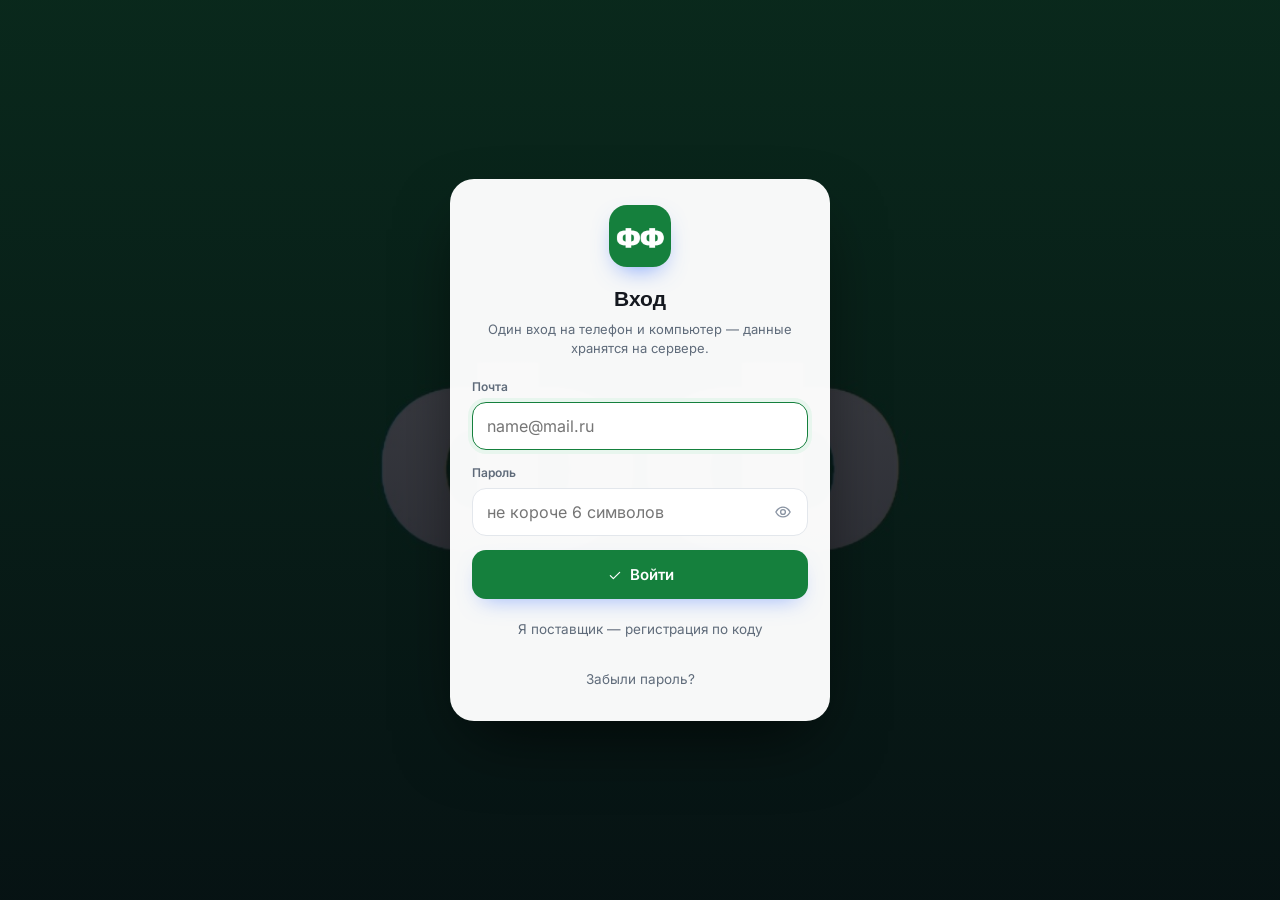
==== index.html @ 4c29d5da "Обновление приложения" ====
<!DOCTYPE html>
<html lang="ru">
<head>
<meta charset="UTF-8">
<meta name="viewport" content="width=device-width, initial-scale=1, maximum-scale=1, viewport-fit=cover">
<title>ФФ</title>
<!-- тёмный, как заставка: системный экран запуска рисуется этим цветом,
     и светлый фон бросался в глаза перед появлением заставки -->
<meta name="theme-color" content="#05070F">
<meta name="apple-mobile-web-app-capable" content="yes">
<meta name="apple-mobile-web-app-status-bar-style" content="default">
<meta name="apple-mobile-web-app-title" content="ФФ">
<link rel="manifest" href="manifest.json">
<link rel="apple-touch-icon" href="apple-touch-icon.png">
<link rel="stylesheet" href="fonts/fonts.css">
<link rel="stylesheet" href="css/app.css?v=2">
</head>
<body>

<div id="splashScreen">
  <div class="splash-loader">
    <div class="spinner"></div>
    <div class="splash-loading-text">Загрузка…</div>
  </div>
</div>

<svg style="display:none">
  <symbol id="i-home" viewBox="0 0 24 24"><path d="M4 11.5 12 4l8 7.5"/><path d="M6 10v9a1 1 0 0 0 1 1h4v-6h2v6h4a1 1 0 0 0 1-1v-9"/></symbol>
  <symbol id="i-box" viewBox="0 0 24 24"><path d="M3 8.5 12 4l9 4.5-9 4.5-9-4.5Z"/><path d="M3 8.5v7L12 20l9-4.5v-7"/><path d="M12 13v7"/></symbol>
  <symbol id="i-search" viewBox="0 0 24 24"><circle cx="10.5" cy="10.5" r="6.5"/><path d="m20 20-4.3-4.3"/></symbol>
  <symbol id="i-clipboard" viewBox="0 0 24 24"><rect x="5" y="4" width="14" height="17" rx="2"/><rect x="9" y="2.5" width="6" height="3" rx="1"/><path d="M9 11h6M9 15h6"/></symbol>
  <symbol id="i-clock" viewBox="0 0 24 24"><circle cx="12" cy="12" r="8.5"/><path d="M12 7.5V12l3.2 2"/></symbol>
  <symbol id="i-chart" viewBox="0 0 24 24"><path d="M4 20V10M11 20V4M18 20v-7"/><path d="M2.5 20h19"/></symbol>
  <symbol id="i-gear" viewBox="0 0 24 24"><path d="M12.22 2h-.44a2 2 0 0 0-2 2v.18a2 2 0 0 1-1 1.73l-.43.25a2 2 0 0 1-2 0l-.15-.08a2 2 0 0 0-2.73.73l-.22.38a2 2 0 0 0 .73 2.73l.15.1a2 2 0 0 1 1 1.72v.51a2 2 0 0 1-1 1.74l-.15.09a2 2 0 0 0-.73 2.73l.22.38a2 2 0 0 0 2.73.73l.15-.08a2 2 0 0 1 2 0l.43.25a2 2 0 0 1 1 1.73V20a2 2 0 0 0 2 2h.44a2 2 0 0 0 2-2v-.18a2 2 0 0 1 1-1.73l.43-.25a2 2 0 0 1 2 0l.15.08a2 2 0 0 0 2.73-.73l.22-.39a2 2 0 0 0-.73-2.73l-.15-.08a2 2 0 0 1-1-1.74v-.5a2 2 0 0 1 1-1.74l.15-.09a2 2 0 0 0 .73-2.73l-.22-.38a2 2 0 0 0-2.73-.73l-.15.08a2 2 0 0 1-2 0l-.43-.25a2 2 0 0 1-1-1.73V4a2 2 0 0 0-2-2Z"/><circle cx="12" cy="12" r="3"/></symbol>
  <symbol id="i-camera" viewBox="0 0 24 24"><path d="M4 8h2.5l1.3-2h8.4l1.3 2H20a1 1 0 0 1 1 1v9a1 1 0 0 1-1 1H4a1 1 0 0 1-1-1V9a1 1 0 0 1 1-1Z"/><circle cx="12" cy="13.5" r="3.5"/></symbol>
  <symbol id="i-keyboard" viewBox="0 0 24 24"><rect x="2.5" y="6" width="19" height="13" rx="2"/><path d="M6 10h.01M10 10h.01M14 10h.01M18 10h.01M6 14h12"/></symbol>
  <symbol id="i-check" viewBox="0 0 24 24"><path d="m5 13 4.5 4.5L19 8"/></symbol>
  <symbol id="i-x" viewBox="0 0 24 24"><path d="m6 6 12 12M18 6 6 18"/></symbol>
  <symbol id="i-plus" viewBox="0 0 24 24"><path d="M12 5v14M5 12h14"/></symbol>
  <symbol id="i-printer" viewBox="0 0 24 24"><path d="M7 8.5V4h10v4.5"/><rect x="4" y="8.5" width="16" height="8" rx="1.5"/><rect x="7" y="14" width="10" height="6.5"/></symbol>
  <symbol id="i-edit" viewBox="0 0 24 24"><path d="M4 20h4L18.5 9.5a2 2 0 0 0 0-2.8l-1.2-1.2a2 2 0 0 0-2.8 0L4 15.5Z"/></symbol>
  <symbol id="i-trash" viewBox="0 0 24 24"><path d="M5 7h14M9 7V5a1 1 0 0 1 1-1h4a1 1 0 0 1 1 1v2m-8 0 .8 12.2a1 1 0 0 0 1 .8h6.4a1 1 0 0 0 1-.8L17 7"/></symbol>
  <symbol id="i-upload" viewBox="0 0 24 24"><path d="M12 15V4M8 8l4-4 4 4"/><path d="M4 15v3a2 2 0 0 0 2 2h12a2 2 0 0 0 2-2v-3"/></symbol>
  <symbol id="i-download" viewBox="0 0 24 24"><path d="M12 4v11M8 11l4 4 4-4"/><path d="M4 16v3a2 2 0 0 0 2 2h12a2 2 0 0 0 2-2v-3"/></symbol>
  <symbol id="i-alert" viewBox="0 0 24 24"><path d="M12 4 2 20h20L12 4Z"/><path d="M12 10v4M12 17h.01"/></symbol>
  <symbol id="i-check-circle" viewBox="0 0 24 24"><circle cx="12" cy="12" r="9"/><path d="m8 12 2.7 2.7L16 9"/></symbol>
  <symbol id="i-lantern" viewBox="0 0 24 24"><path d="M9 4h6M10 4v3h4V4"/><path d="M7 7h10l-1.3 12.5a1 1 0 0 1-1 .9H9.3a1 1 0 0 1-1-.9L7 7Z"/><path d="M9.5 11h5M9.8 14.5h4.4"/></symbol>
  <symbol id="i-in" viewBox="0 0 24 24"><path d="M12 4v11M7 10l5 5 5-5"/><path d="M5 20h14"/></symbol>
  <symbol id="i-out" viewBox="0 0 24 24"><path d="M12 15V4M7 9l5-5 5 5"/><path d="M5 20h14"/></symbol>
  <symbol id="i-inbox" viewBox="0 0 24 24"><path d="M3 12h4l2 3h6l2-3h4"/><path d="M5.5 5h13l2.5 7v7a1 1 0 0 1-1 1H4a1 1 0 0 1-1-1v-7l2.5-7Z"/></symbol>
  <symbol id="i-hammer" viewBox="0 0 24 24"><g transform="rotate(-45 12 12)"><rect x="7" y="3.5" width="10" height="5" rx="1.4"/><rect x="10.6" y="7" width="2.8" height="14" rx="1.2"/></g></symbol>
  <symbol id="i-wallet" viewBox="0 0 24 24"><path d="M3.5 7.5a2 2 0 0 1 2-2H17a2 2 0 0 1 2 2v9a2 2 0 0 1-2 2H5.5a2 2 0 0 1-2-2v-9Z"/><path d="M15.5 12.2h3.2a1.3 1.3 0 0 1 0 2.6h-3.2a1.3 1.3 0 0 1 0-2.6Z"/></symbol>
  <symbol id="i-eye" viewBox="0 0 24 24"><path d="M2.5 12S6 5.5 12 5.5 21.5 12 21.5 12 18 18.5 12 18.5 2.5 12 2.5 12Z"/><circle cx="12" cy="12" r="3.2"/></symbol>
  <symbol id="i-eye-off" viewBox="0 0 24 24"><path d="M4 4l16 16"/><path d="M9.9 5.9A9.6 9.6 0 0 1 12 5.5c6 0 9.5 6.5 9.5 6.5a17 17 0 0 1-3.4 4.1M6.6 7.9A17 17 0 0 0 2.5 12S6 18.5 12 18.5c.9 0 1.7-.1 2.5-.4"/><path d="M9.8 9.9a3.2 3.2 0 0 0 4.4 4.4"/></symbol>
  <symbol id="i-calendar" viewBox="0 0 24 24"><rect x="3.5" y="5" width="17" height="16" rx="2"/><path d="M3.5 10h17M8 3v4M16 3v4"/></symbol>
  <symbol id="i-dots" viewBox="0 0 24 24"><circle cx="12" cy="5.5" r="1.6"/><circle cx="12" cy="12" r="1.6"/><circle cx="12" cy="18.5" r="1.6"/></symbol>
  <symbol id="i-play" viewBox="0 0 24 24"><path d="M8 5.5v13l11-6.5-11-6.5Z"/></symbol>
  <symbol id="i-qrcode" viewBox="0 0 24 24"><rect x="3" y="3" width="7" height="7" rx="1"/><rect x="14" y="3" width="7" height="7" rx="1"/><rect x="3" y="14" width="7" height="7" rx="1"/><path d="M14 14h3v3h-3z"/><path d="M18 14h3v3h-3z"/><path d="M14 18h3v3h-3z"/><path d="M18 18h3v3h-3z"/></symbol>
  <symbol id="i-filter" viewBox="0 0 24 24"><path d="M4 6h16M7 12h10M10 18h4"/></symbol>
  <symbol id="i-pause" viewBox="0 0 24 24"><circle cx="12" cy="12" r="9"/><path d="M10 9v6M14 9v6"/></symbol>
  <symbol id="i-coins" viewBox="0 0 24 24"><ellipse cx="8.5" cy="6.5" rx="5.5" ry="3"/><path d="M3 6.5v4c0 1.66 2.46 3 5.5 3s5.5-1.34 5.5-3v-4"/><path d="M14 10.2c2.9-.2 6-1.4 6-3.2M9 13.5v3.5c0 1.66 2.46 3 5.5 3s5.5-1.34 5.5-3V13"/></symbol>
  <symbol id="i-grid" viewBox="0 0 24 24"><rect x="3.5" y="3.5" width="7" height="7" rx="1.5"/><rect x="13.5" y="3.5" width="7" height="7" rx="1.5"/><rect x="3.5" y="13.5" width="7" height="7" rx="1.5"/><rect x="13.5" y="13.5" width="7" height="7" rx="1.5"/></symbol>
  <symbol id="i-users" viewBox="0 0 24 24"><circle cx="9" cy="8" r="3.2"/><path d="M3.5 19c.6-3 2.9-5 5.5-5s4.9 2 5.5 5"/><circle cx="17" cy="9" r="2.4"/><path d="M15.5 14.3c2.4-.3 4.4 1.4 5 4.2"/></symbol>
</svg>

<aside class="side" aria-label="Меню"></aside>

<div id="app">

  <div class="sticky-chrome">
    <header class="top">
      <div class="brand">
        <div class="mark"><img id="headerLogoImg" src="icon-192.png" alt="Логотип" style="width:100%;height:100%;object-fit:cover;border-radius:inherit;"></div>
        <div class="name">
          <h1 id="companyTitle">ФФ</h1>
          <div class="sub" id="syncLine">Данные на этом устройстве</div>
        </div>
      </div>
      <div class="status-pill"><span class="dot"></span><span id="productCountPill">0 товаров</span></div>
      <button class="icon-btn-lg" onclick="openSettings()" aria-label="Настройки"><svg class="icon"><use href="#i-gear"/></svg></button>
    </header>
  </div>

  <main>

    <section id="sec-panel">
      <div class="page-head"><h2>Панель сканирования</h2><p>Выберите операцию и сканируйте товары один за другим</p></div>

      <div class="seg">
        <button class="on prihod" id="btnModePrihod" onclick="setMode('Приход')"><svg class="icon"><use href="#i-in"/></svg>Приход</button>
        <button class="rashod" id="btnModeRashod" onclick="setMode('Расход')"><svg class="icon"><use href="#i-out"/></svg>Расход</button>
      </div>

      <div class="card">
        <div class="card-head"><span class="t-eyebrow">Ввод штрихкода</span></div>

        <div class="tabs">
          <button class="active" id="tabScannerBtn" onclick="switchInputTab('scanner')"><svg class="icon"><use href="#i-keyboard"/></svg>Сканер</button>
          <button id="tabCameraBtn" onclick="switchInputTab('camera')"><svg class="icon"><use href="#i-camera"/></svg>Камера</button>
        </div>

        <div id="scannerStage">
          <div class="scanbox">
            <div class="beamline"></div>
            <input type="text" id="scanInput" placeholder="Штрихкод или SKU…" autocomplete="off" autocapitalize="off" spellcheck="false" enterkeyhint="go">
            <div class="hint">Наведите сканер или наберите штрихкод либо SKU и нажмите «Готово»</div>
          </div>

          <!-- В приходе количество спрашивается после скана: партию в сто
               штук незачем сканировать сто раз. -->
          <div class="cam-confirm" id="prihodConfirm" style="display:none;">
            <div class="ccname" id="prihodConfirmName"></div>
            <div class="ccstock" id="prihodConfirmStock"></div>
            <div class="qty-stepper">
              <button onclick="adjustPrihodQty(-1)" aria-label="Меньше">−</button>
              <input type="number" id="prihodQtyInput" value="1" min="1" inputmode="numeric" enterkeyhint="done">
              <button onclick="adjustPrihodQty(1)" aria-label="Больше">+</button>
            </div>
            <div class="qty-pad" id="prihodQtyPad">
              <button onclick="padKey('prihodQtyInput','1')">1</button>
              <button onclick="padKey('prihodQtyInput','2')">2</button>
              <button onclick="padKey('prihodQtyInput','3')">3</button>
              <button onclick="padKey('prihodQtyInput','4')">4</button>
              <button onclick="padKey('prihodQtyInput','5')">5</button>
              <button onclick="padKey('prihodQtyInput','6')">6</button>
              <button onclick="padKey('prihodQtyInput','7')">7</button>
              <button onclick="padKey('prihodQtyInput','8')">8</button>
              <button onclick="padKey('prihodQtyInput','9')">9</button>
              <button class="aux" onclick="padKey('prihodQtyInput','clear')" aria-label="Сбросить">C</button>
              <button onclick="padKey('prihodQtyInput','0')">0</button>
              <button class="aux" onclick="padKey('prihodQtyInput','back')" aria-label="Стереть">⌫</button>
            </div>
            <div class="btn-row">
              <button class="btn ghost sm" onclick="cancelPrihodConfirm()">Отмена</button>
              <button class="btn primary sm" onclick="confirmPrihodScan()"><svg class="icon"><use href="#i-check"/></svg>Добавить</button>
            </div>
          </div>
        </div>

        <div id="cameraStage" style="display:none;">
          <div class="cam-stage">
            <video id="camVideo" playsinline muted></video>
            <div class="reticle"></div>
          </div>
          <div class="cam-caption"><svg class="icon icon-sm"><use href="#i-keyboard"/></svg>Физический сканер продолжает работать в этом режиме</div>

          <div class="cam-confirm" id="camConfirm" style="display:none;">
            <div class="ccname" id="camConfirmName"></div>
            <div class="ccstock" id="camConfirmStock"></div>
            <div class="qty-stepper">
              <button onclick="adjustCamQty(-1)" aria-label="Меньше">−</button>
              <input type="number" id="camQtyInput" value="1" min="1" inputmode="numeric" enterkeyhint="done">
              <button onclick="adjustCamQty(1)" aria-label="Больше">+</button>
            </div>
            <div class="qty-pad" id="camQtyPad">
              <button onclick="padKey('camQtyInput','1')">1</button>
              <button onclick="padKey('camQtyInput','2')">2</button>
              <button onclick="padKey('camQtyInput','3')">3</button>
              <button onclick="padKey('camQtyInput','4')">4</button>
              <button onclick="padKey('camQtyInput','5')">5</button>
              <button onclick="padKey('camQtyInput','6')">6</button>
              <button onclick="padKey('camQtyInput','7')">7</button>
              <button onclick="padKey('camQtyInput','8')">8</button>
              <button onclick="padKey('camQtyInput','9')">9</button>
              <button class="aux" onclick="padKey('camQtyInput','clear')" aria-label="Сбросить">C</button>
              <button onclick="padKey('camQtyInput','0')">0</button>
              <button class="aux" onclick="padKey('camQtyInput','back')" aria-label="Стереть">⌫</button>
            </div>
            <label class="single-order" id="camSingleOrderRow">
              <input type="checkbox" id="camSingleOrder">
              <span><b>Единый заказ</b><small>один покупатель — % партнёрам по общей сумме</small></span>
            </label>
            <div class="btn-row">
              <button class="btn ghost sm" onclick="cancelCamConfirm()">Отмена</button>
              <button class="btn primary sm" onclick="confirmCamScan()">Подтвердить</button>
            </div>
          </div>
        </div>

        <div class="alert" id="statusMsgWrap" style="display:none;">
          <svg class="icon" id="statusMsgIcon"><use href="#i-alert"/></svg>
          <span id="statusMsg"></span>
        </div>

        <div class="last-product" id="lastProduct" style="display:none;">
          <span class="name" id="lastName"></span>
          <span class="stock num" id="lastStock"></span>
        </div>
      </div>

      <div class="card" id="reorderCard" hidden>
        <div class="card-head">
          <span class="t-eyebrow">Пора заказать · <span id="reorderCount">0</span></span>
          <button class="btn ghost sm" style="width:auto;" onclick="openForecast()">Прогноз</button>
        </div>
        <div id="reorderList"></div>
      </div>
    </section>

    <section id="sec-stock" class="active">
      <div class="page-head head-row"><div><h2>Склад</h2><p id="ffStockSub">Модели, размеры и остатки</p></div>
        <button class="btn primary sm" id="ffAddModelBtn" style="width:auto;" onclick="openModelModal()"><svg class="icon"><use href="#i-plus"/></svg>Модель</button></div>
      <div class="card">
        <div class="field-row">
          <input type="search" id="ffStockSearch" placeholder="Поиск: бренд, модель, цвет, SKU, штрихкод" oninput="renderStockFF()">
          <select id="ffSupplierFilter" onchange="renderStockFF()" style="width:auto;"><option value="">Все поставщики</option></select>
        </div>
        <div class="abc" id="ffAbc"></div>
      </div>
      <div id="ffStockList"></div>
    </section>

    <!-- ВОЗВРАТЫ: товар, который покупатель вернул — снова числится на
         складе, но повторная отправка не должна ещё раз посчитаться в
         выручку и комиссию партнёрам (они уже учтены в первой продаже). -->
    <section id="sec-returns">
      <div class="page-head">
        <div class="page-head-row">
          <h2>Возвраты</h2>
          <div class="head-actions" id="returnsActions">
            <button class="icon-btn-lg" onclick="openReturnPick()" aria-label="Добавить возврат"><svg class="icon"><use href="#i-plus"/></svg></button>
          </div>
        </div>
        <p id="returnsSub">Товары, которые вернул покупатель — до повторной отправки</p>
      </div>

      <div class="period-seg" id="returnsSubSeg">
        <button class="active" id="retSubBtnOpen" onclick="switchReturnsSubTab('open')">Возвраты</button>
        <button id="retSubBtnDamaged" onclick="switchReturnsSubTab('damaged')">Повреждённые</button>
      </div>

      <div class="card" id="retSubOpen">
        <div id="returnsList"></div>
      </div>

      <div class="card" id="retSubDamaged" hidden>
        <div id="damagedList"></div>
      </div>
    </section>

    <section id="sec-card">
      <div class="page-head"><h2>Поиск товара</h2><p>По штрихкоду, SKU или части названия</p></div>
      <div class="card">
        <div class="field-row">
          <input type="text" id="cardSearch" placeholder="Штрихкод, SKU или название" oninput="renderCard()">
          <button class="icon-btn-lg" onclick="openScannerCapture(function(code){document.getElementById('cardSearch').value=code; renderCard();})" aria-label="Сканировать штрихкод"><svg class="icon"><use href="#i-keyboard"/></svg></button>
        </div>
        <div id="cardResult"></div>
      </div>
    </section>

    <section id="sec-inv">
      <div class="page-head"><h2>Инвентаризация</h2><p>Пересчёт фактических остатков сканером или камерой телефона</p></div>
      <div class="card">
        <div id="invStatusBlock"></div>
        <div class="btn-row" style="margin-top:var(--sp-3);" id="invActionsIdle">
          <button class="btn primary" onclick="startInventory()"><svg class="icon"><use href="#i-check"/></svg>Начать</button>
        </div>
        <div class="btn-row" style="margin-top:var(--sp-3);display:none;" id="invActionsActive">
          <button class="btn primary" onclick="finishInventory()"><svg class="icon"><use href="#i-check"/></svg>Завершить</button>
          <button class="btn danger" onclick="cancelInventory()"><svg class="icon"><use href="#i-x"/></svg>Отменить</button>
        </div>
      </div>

      <div class="card" id="invScanCard" style="display:none;">
        <div class="card-head"><span class="t-eyebrow">Ввод штрихкода</span></div>

        <div class="tabs">
          <button class="active" id="invTabScannerBtn" onclick="switchInvInputTab('scanner')"><svg class="icon"><use href="#i-keyboard"/></svg>Сканер</button>
          <button id="invTabCameraBtn" onclick="switchInvInputTab('camera')"><svg class="icon"><use href="#i-camera"/></svg>Камера</button>
        </div>

        <div id="invScannerStage">
          <div class="scanbox">
            <div class="beamline"></div>
            <input type="text" id="invScanInput" placeholder="Штрихкод или SKU…" autocomplete="off" autocapitalize="off" spellcheck="false" enterkeyhint="go">
            <div class="hint">Наведите сканер или наберите штрихкод либо SKU и нажмите «Готово»</div>
          </div>
        </div>

        <div id="invCameraStage" style="display:none;">
          <div class="cam-stage">
            <video id="invCamVideo" playsinline muted></video>
            <div class="reticle"></div>
          </div>
          <div class="cam-caption"><svg class="icon icon-sm"><use href="#i-keyboard"/></svg>Физический сканер продолжает работать в этом режиме</div>
        </div>

        <div class="alert" id="invStatusMsgWrap" style="display:none;">
          <svg class="icon" id="invStatusMsgIcon"><use href="#i-alert"/></svg>
          <span id="invStatusMsg"></span>
        </div>
      </div>

      <div class="card"><div class="card-head"><span class="t-eyebrow">Список пересчёта</span></div><div id="invList"></div></div>
    </section>

    <section id="sec-history">
      <div class="page-head"><h2>История</h2><p>Все операции, новые сверху — кто и что сделал</p></div>
      <div class="card"><div class="field-row">
        <input type="search" id="ffHistSearch" placeholder="Поиск: модель или размер" oninput="renderHistoryFF()">
        <select id="ffHistSupplier" onchange="renderHistoryFF()"><option value="">Все поставщики</option></select>
        <select id="ffHistType" onchange="renderHistoryFF()"><option value="">Все операции</option><option>Приход</option><option>Отправка</option><option>Возврат</option><option>Корректировка</option><option>Перекладка</option></select>
      </div></div>
      <div class="card" id="ffHistoryList"></div>
    </section>

    <section id="sec-stats">
      <div class="page-head"><h2>Статистика</h2><p>Выручка по месяцам и ключевые показатели</p></div>

      <div class="card hero-card">
        <div class="hero-top">
          <span class="t-eyebrow" id="heroPeriodLabel">Выручка</span>
        </div>
        <div class="hero-amount" id="heroAmount">0 ₽</div>
        <div class="hero-growth" id="heroGrowth" style="display:none;"></div>
        <div class="hero-bars" id="heroBars"></div>
      </div>

      <div class="card">
        <div class="card-head"><span class="t-eyebrow">Быстрые показатели</span></div>
        <div class="stat-grid" id="statGrid"></div>
        <div class="t-caption" style="margin-top:var(--sp-3);color:var(--text-tertiary);font-size:11.5px;">СТС — себестоимость товаров на складе. ПЧП — потенциальная чистая прибыль (если весь остаток склада продать по текущим ценам).</div>
      </div>
      <div class="card">
        <div class="card-head"><span class="t-eyebrow">Отчёты</span></div>
        <div class="btn-row">
          <button class="btn ghost sm" onclick="generateReport('День',1)">День</button>
          <button class="btn ghost sm" onclick="generateReport('Неделя',7)">Неделя</button>
          <button class="btn ghost sm" onclick="generateReport('Месяц',30)">Месяц</button>
        </div>
        <div id="reportsList" style="margin-top:var(--sp-2);"></div>
      </div>
    </section>

    <section id="sec-settings">
      <div class="page-head"><h2>Настройки</h2><p>Параметры системы и резервные копии</p></div>
      <div class="card" id="demoCard" data-self hidden><div class="head-row"><div><div class="rname">Демо-поставщик «Пример»</div><div class="rmeta">Показывает, как работают ячейки и раскладка. Когда придут настоящие поставщики — удалите.</div></div>
        <button class="btn ghost sm" style="width:auto;" onclick="removeDemoUI()"><svg class="icon"><use href="#i-trash"/></svg>Удалить пример</button></div></div>

      <div class="card" data-emp="1">
        <div class="card-head"><span class="t-eyebrow">Аккаунт и синхронизация</span></div>
        <div class="alert" id="syncStatusBox" style="margin-top:0;"></div>
        <div class="btn-row" style="margin-top:var(--sp-3);">
          <button class="btn ghost" onclick="syncNowFromSettings()"><svg class="icon"><use href="#i-download"/></svg>Обновить</button>
          <button class="btn ghost" onclick="openPinModal('change')"><svg class="icon"><use href="#i-gear"/></svg>Сменить пароль</button>
        </div>
        <button class="btn ghost" style="width:100%;margin-top:8px;" onclick="fullResyncFromSettings()"><svg class="icon"><use href="#i-inbox"/></svg>Полная пересинхронизация</button>
        <div class="t-caption" style="margin:6px 0 0;color:var(--text-tertiary);">Если остатки на этом телефоне не совпадают с другим устройством — нажмите сюда: программа заново скачает всю историю операций и пересчитает остатки. Обычная «Обновить» подтягивает только новое, эта — перепроверяет всё.</div>
        <button class="btn danger" style="width:100%;margin-top:8px;" onclick="syncSignOut()"><svg class="icon"><use href="#i-x"/></svg>Выйти из аккаунта</button>
        <div class="t-caption" style="margin-top:var(--sp-3);color:var(--text-tertiary);">Данные хранятся и на устройстве, и на сервере. Без сети приложение работает как обычно, а накопленное уходит при первой связи.</div>
      </div>

      <div class="card">
        <div class="card-head"><span class="t-eyebrow">Логотип в шапке</span></div>
        <div style="display:flex;align-items:center;gap:12px;margin-bottom:var(--sp-3);">
          <div class="mark" style="width:52px;height:52px;"><img id="logoPreviewImg" src="icon-192.png" alt="Логотип" style="width:100%;height:100%;object-fit:cover;border-radius:inherit;"></div>
          <div class="t-caption">Своя картинка вместо стандартного логотипа. Квадратная, до 900 КБ.</div>
        </div>
        <div class="btn-row">
          <button class="btn ghost" onclick="document.getElementById('logoFileInput').click()"><svg class="icon"><use href="#i-upload"/></svg>Загрузить</button>
          <button class="btn ghost" onclick="resetLogo()"><svg class="icon"><use href="#i-x"/></svg>Сбросить</button>
        </div>
        <input type="file" id="logoFileInput" accept="image/*" style="display:none" onchange="handleLogoUpload(event)">
      </div>
      <div class="card">
        <div class="card-head"><span class="t-eyebrow">Параметры</span></div>
        <div class="field"><label>Название компании</label><input type="text" id="setCompany"></div>
        <div class="field"><label>Порог низкого остатка, шт</label><input type="number" id="setLowStock"></div>
        <div class="field"><label>Звук при сканировании</label><select id="setSound"><option value="1">Да</option><option value="0">Нет</option></select></div>
        <div class="field"><label>Запрет ухода в минус</label><select id="setBlockNeg"><option value="1">Да</option><option value="0">Нет</option></select></div>
        <div class="field">
          <label>Клавиатура для ввода</label>
          <select id="setKbMode">
            <option value="off">Только клавиатура телефона</option>
            <option value="auto">Встроенная — если телефон свою не показал</option>
            <option value="always">Встроенная клавиатура — всегда</option>
          </select>
          <div class="t-caption" style="margin-top:6px;color:var(--text-tertiary);">Встроенная клавиатура нужна, только если к телефону подключён Bluetooth/USB-сканер: iPhone тогда считает его клавиатурой и свою не показывает. Если сканера нет — оставьте «Только клавиатура телефона». Настройка на каждом устройстве своя.</div>
        </div>
        <button class="btn primary" onclick="saveSettings()"><svg class="icon"><use href="#i-check"/></svg>Сохранить</button>
        <div class="t-caption" style="margin-top:var(--sp-3);color:var(--text-tertiary);">Версия приложения: <span id="appVersion">—</span></div>
      </div>

      <div class="card" data-legacy hidden>
        <div class="card-head"><span class="t-eyebrow">Ставки комиссии партнёров</span></div>
        <div class="t-caption" style="margin-bottom:var(--sp-3);color:var(--text-tertiary);">Процент считается от суммы каждой продажи (кол-во × цена) в «Расходе». Продажа ровно на пороговую сумму попадает в нижнюю ставку (до 2500 включительно — 10%).</div>
        <div class="order-row">
          <span class="osku" style="flex:0 0 auto;">до&nbsp;</span>
          <input type="number" id="tierMax1" inputmode="numeric" style="flex:0 0 96px;"> <span class="oprice">₽ →</span>
          <input type="number" id="tierPct1" inputmode="numeric" style="flex:0 0 64px;"> <span class="oprice">%</span>
        </div>
        <div class="order-row">
          <span class="osku" style="flex:0 0 auto;">до&nbsp;</span>
          <input type="number" id="tierMax2" inputmode="numeric" style="flex:0 0 96px;"> <span class="oprice">₽ →</span>
          <input type="number" id="tierPct2" inputmode="numeric" style="flex:0 0 64px;"> <span class="oprice">%</span>
        </div>
        <div class="order-row">
          <span class="osku" style="flex:1;">свыше верхнего порога →</span>
          <input type="number" id="tierPct3" inputmode="numeric" style="flex:0 0 64px;"> <span class="oprice">%</span>
        </div>
        <button class="btn primary" style="margin-top:var(--sp-3);" onclick="saveCommTiers()"><svg class="icon"><use href="#i-check"/></svg>Сохранить ставки</button>
      </div>

      <div class="card">
        <div class="card-head"><span class="t-eyebrow">Звуки сканирования</span></div>
        <div id="soundRows"></div>
        <input type="file" id="soundFileInput" accept="audio/*" style="display:none" onchange="handleSoundUpload(event)">
        <div class="t-caption" style="margin-top:var(--sp-3);color:var(--text-tertiary);">Короткий файл до 400 КБ: mp3, wav или ogg. Пока свой звук не загружен, звучит стандартный сигнал. Загруженные звуки уезжают на другие ваши устройства вместе с данными.</div>
      </div>

      <div class="card" id="membersCard" data-legacy hidden>
        <div class="card-head"><span class="t-eyebrow">Партнёры</span></div>
        <div class="t-caption" style="margin-bottom:8px;color:var(--text-tertiary);">Дайте партнёру этот код. Он ставит приложение → на входе жмёт «Войти как партнёр» → вводит код и придумывает свой логин с паролем. Партнёр видит склад, историю и баланс (сколько вы ему должны), но ничего не редактирует.</div>
        <div class="field-row">
          <div id="inviteCodeView" onclick="copyInviteCode()" role="button" tabindex="-1"
               style="flex:1;min-width:0;padding:11px 12px;border-radius:var(--r-sm);border:1px solid var(--border);background:rgba(255,255,255,.6);font-family:var(--font-mono);font-size:20px;font-weight:700;letter-spacing:.18em;text-align:center;text-transform:uppercase;cursor:pointer;-webkit-user-select:all;user-select:all;">—</div>
          <button class="btn ghost sm" style="width:auto;white-space:nowrap;" onclick="copyInviteCode()">Копировать</button>
        </div>
        <button class="btn ghost" style="margin-top:8px;" onclick="rotateInvite()"><svg class="icon"><use href="#i-x"/></svg>Сменить код</button>
        <div class="t-caption" style="margin:6px 0 var(--sp-3);color:var(--text-tertiary);">Сменить код — старые приглашения перестанут работать. Уже вошедшие партнёры останутся.</div>
        <div id="membersList"></div>
      </div>

      <div class="card" data-legacy hidden>
        <div class="card-head"><span class="t-eyebrow">Резервная копия</span></div>
        <div class="btn-row">
          <button class="btn ghost" onclick="exportBackup()"><svg class="icon"><use href="#i-download"/></svg>Экспорт</button>
          <button class="btn ghost" id="importBtn" onclick="requestImport()"><svg class="icon"><use href="#i-upload"/></svg>Импорт</button>
        </div>
        <input type="file" id="importFile" accept=".json" style="display:none" onchange="importBackup(event)">
        <label style="display:flex;align-items:center;gap:10px;margin-top:var(--sp-3);cursor:pointer;">
          <input type="checkbox" id="masterDeviceChk" style="width:20px;height:20px;flex:none;" onchange="setMasterDevice(this.checked)">
          <span style="font-weight:600;">Главное устройство</span>
        </label>
        <div class="t-caption" style="margin:6px 0 0;color:var(--text-tertiary);">Импорт файла работает только на главном устройстве: загруженные данные заменят всё на сервере и разойдутся по остальным телефонам. Отметьте галочку только на одном телефоне. Обычная работа (приход, расход, продажи) синхронизируется со всех устройств как раньше.</div>
        <button class="btn primary" id="masterPublishBtn" style="width:100%;margin-top:8px;display:none;" onclick="masterPublishFromSettings()"><svg class="icon"><use href="#i-upload"/></svg>Раздать данные этого телефона на все</button>
        <div class="t-caption" id="masterPublishCap" style="margin:6px 0 0;color:var(--text-tertiary);display:none;">Сервер станет точной копией этого телефона (лишнее на сервере удалится), а остальные телефоны при следующей связи сотрут свои данные и скачают эти. Вызывается сама после импорта файла.</div>
      </div>

      <div class="card" id="snapshotsCard">
        <div class="card-head">
          <span class="t-eyebrow">Копии на сервере</span>
          <button class="btn ghost sm" style="width:auto;" onclick="snapshotNow()"><svg class="icon"><use href="#i-plus"/></svg>Сделать сейчас</button>
        </div>
        <div class="t-caption" style="margin:-4px 0 var(--sp-2);color:var(--text-tertiary);">Сервер сам сохраняет все данные склада каждую ночь и хранит 30 дней. «Откатить» вернёт товары, историю и начисления на всех телефонах к моменту копии — работает на главном устройстве. Перед откатом нынешнее состояние тоже сохраняется, так что откат можно отменить.</div>
        <div id="snapshotsList"></div>
        <div class="alert" id="storageStatus"></div>
      </div>
      <div class="card" data-legacy hidden>
        <div class="card-head"><span class="t-eyebrow" style="color:var(--danger);">Опасная зона</span></div>
        <button class="btn danger" style="width:100%" onclick="wipeAll()"><svg class="icon"><use href="#i-trash"/></svg>Очистить все данные</button>
      </div>
    </section>

    <!-- РАСХОДЫ / ПРИБЫЛЬ -->
    <section id="sec-finance">
      <div class="page-head"><h2>Расходы и прибыль</h2><p>Валовая и чистая прибыль за период, за вычетом налога, комиссии, упаковки и рекламы</p></div>

      <div class="card">
        <div class="card-head"><span class="t-eyebrow">Реклама каждый день</span></div>
        <!-- Ставка вместо ежедневного ввода: сумма сама учитывается за
             каждый день, пока её не поменяли. -->
        <div class="filter-row">
          <input type="number" id="adRateInput" inputmode="numeric" placeholder="Сумма в день, ₽">
          <button class="btn primary sm" style="width:auto;white-space:nowrap;" onclick="saveAdRate()"><svg class="icon"><use href="#i-check"/></svg>Применить</button>
        </div>
        <div class="t-caption" id="adRateNow" style="margin-top:8px;color:var(--text-tertiary);"></div>
      </div>

      <div class="card">
        <div class="card-head">
          <span class="t-eyebrow">Поправка за день</span>
          <span class="t-caption" id="adSpendSavedMark" style="display:none;color:var(--success);">записано</span>
        </div>
        <div class="filter-row">
          <input type="date" id="adSpendDate" onchange="loadAdSpendForDate()" aria-label="День">
          <input type="number" id="adSpendInput" inputmode="numeric" placeholder="Сумма, ₽" oninput="markAdSpendDirty()">
        </div>
        <div class="btn-row" style="margin-top:8px;">
          <button class="btn ghost" onclick="clearAdSpendDay()"><svg class="icon"><use href="#i-x"/></svg>Убрать</button>
          <button class="btn primary" onclick="saveAdSpend()"><svg class="icon"><use href="#i-check"/></svg>Записать</button>
        </div>
        <div class="t-caption" style="margin-top:8px;color:var(--text-tertiary);">Нужна, когда в конкретный день потратили не как обычно. Без поправки за день берётся сумма выше.</div>
      </div>

      <div class="period-seg" id="finPeriodSeg">
        <button class="active" id="finPeriodBtn1" onclick="renderFinance(1,this)">Сегодня</button>
        <button id="finPeriodBtnYesterday" onclick="renderFinance('yesterday',this)">Вчера</button>
        <button id="finPeriodBtn7" onclick="renderFinance(7,this)">Неделя</button>
        <button id="finPeriodBtn30" onclick="renderFinance(30,this)">Месяц</button>
        <!-- свой период — один календарь вместо двух полей и кнопки рядом -->
        <button id="finPeriodBtnRange" class="period-cal" onclick="openRangeModal()" aria-label="Выбрать свой период"><svg class="icon"><use href="#i-calendar"/></svg></button>
      </div>
      <div class="t-caption" id="finCustomRangeLabel" style="display:none;margin:-4px 0 var(--sp-3);color:var(--accent-strong);"></div>

      <div class="card ring-card">
        <div class="card-head"><span class="t-eyebrow">Куда уходит прибыль</span></div>
        <div class="ring-wrap">
          <svg viewBox="0 0 220 220" class="ring-svg" id="finRingSvg"></svg>
          <div class="ring-center" id="finRingCenter" onclick="showFinRingTotal()">
            <div class="ring-amount" id="finRingAmount">0 ₽</div>
            <div class="ring-label" id="finRingLabel">Чистая прибыль</div>
          </div>
        </div>
        <div class="cat-grid" id="finRingGrid"></div>
        <div class="t-caption" id="finRingHint" style="margin-top:var(--sp-3);color:var(--text-tertiary);">Нажмите на деление кольца или карточку — в центре появится сумма именно по ней. Нажмите ещё раз (или в центр), чтобы вернуться к выручке.</div>
      </div>

      <div class="period-seg">
        <button class="active" id="finSubBtnPtp" onclick="switchFinSubTab('ptp')">ПТП</button>
        <button id="finSubBtnAbc" onclick="switchFinSubTab('abc')">ABC</button>
        <button id="finSubBtnRnr" onclick="switchFinSubTab('rnr')">РНР</button>
        <button id="finSubBtnSales" onclick="switchFinSubTab('sales')">Продажи</button>
        <button id="finSubBtnFc" onclick="switchFinSubTab('fc')">Прогноз</button>
      </div>

      <div id="finSubSales" hidden>
        <div class="card">
          <div class="card-head"><span class="t-eyebrow">Продажи</span></div>
          <div class="ch-controls">
            <div class="period-seg ch-seg" id="salesModeSeg">
              <button data-v="day" class="active" onclick="setSalesMode('day')">Дни</button>
              <button data-v="week" onclick="setSalesMode('week')">Недели</button>
            </div>
            <div class="period-seg ch-seg" id="salesMetricSeg">
              <button data-v="qty" class="active" onclick="setSalesMetric('qty')">Штуки</button>
              <button data-v="revenue" onclick="setSalesMetric('revenue')">Рубли</button>
            </div>
          </div>
          <div id="salesHeadline"></div>
          <div class="ch-wrap" id="salesChart"></div>
          <details class="ch-table"><summary>Показать цифрами</summary><div id="salesTable"></div></details>
        </div>
        <div class="card">
          <div class="card-head"><span class="t-eyebrow">Что растёт, что падает</span></div>
          <div class="t-caption" style="margin:-4px 0 var(--sp-2);color:var(--text-tertiary);">Продажи в штуках: последние 14 дней против 14 дней до них.</div>
          <div id="salesTrends"></div>
        </div>
      </div>

      <div class="card" id="finSubFc" hidden>
        <div class="card-head"><span class="t-eyebrow">На сколько дней хватит</span></div>
        <div class="filter-row" style="align-items:center;">
          <label for="reorderLeadInput" class="t-small" style="flex:1;">Заказ идёт, дней</label>
          <input type="number" id="reorderLeadInput" inputmode="numeric" min="1" max="180" style="max-width:90px;">
          <button class="btn primary sm" style="width:auto;" onclick="saveReorderLead()"><svg class="icon"><use href="#i-check"/></svg>OK</button>
        </div>
        <div class="t-caption" style="margin:8px 0 var(--sp-2);color:var(--text-tertiary);">Скорость — средние продажи за последние 30 дней. «Пора заказать» — если товара хватит меньше, чем идёт заказ. Сколько заказать — чтобы хватило на время доставки и ещё на 30 дней.</div>
        <div id="forecastList"></div>
      </div>

      <div class="card" id="finSubPtp">
        <div class="card-head"><span class="t-eyebrow">Прибыль по товарам</span></div>
        <div id="financeByProduct"></div>
      </div>

      <div class="card" id="finSubAbc" hidden>
        <div class="card-head"><span class="t-eyebrow">ABC-анализ</span></div>
        <div class="btn-row">
          <button class="btn ghost sm" onclick="generateABC()">Сформировать</button>
          <button class="icon-btn-lg" id="abcDateBtn" onclick="openRangeModal('abc')" aria-label="Выбрать период"><svg class="icon"><use href="#i-calendar"/></svg></button>
        </div>
        <div class="t-caption" id="abcRangeLabel" style="display:none;margin-top:8px;color:var(--accent-strong);"></div>
        <div id="abcList" style="margin-top:var(--sp-2);"></div>
      </div>

      <div class="card" id="finSubRnr" hidden>
        <div class="card-head"><span class="t-eyebrow">История расходов на рекламу</span></div>
        <div id="adSpendLog"></div>
      </div>
    </section>

    <!-- БАЛАНС / ВЫПЛАТЫ ПАРТНЁРАМ -->
    <section id="sec-balance">
      <div class="page-head"><h2 id="balHead">Баланс партнёров</h2><p id="balSub">Начисляется автоматически с каждого «Расхода» на Панели</p></div>

      <!-- только владелец -->
      <div id="balOwnerTools">
        <div class="card">
          <div class="card-head"><span class="t-eyebrow">Ставки комиссии</span></div>
          <div id="commTiersSummary" class="t-small"></div>
          <div class="t-caption" style="margin-top:8px;color:var(--text-tertiary);">С каждой продажи в «Расходе» партнёрам начисляется процент по сумме продажи (кол-во × цена). Пороги и проценты — в Настройках.</div>
        </div>
        <div class="card">
          <div class="card-head"><span class="t-eyebrow">Что видит партнёр</span></div>
          <div class="field"><label>Показывать операции и начисления с даты</label><input type="date" id="partnerFromInput" onchange="savePartnerFrom()"></div>
          <div class="t-caption" style="color:var(--text-tertiary);">Всё, что было до этой даты, партнёру не показывается.</div>
        </div>
      </div>

      <div class="period-seg">
        <button class="active" id="balPeriodBtn1" onclick="renderBalance(1,this)">Сегодня</button>
        <button id="balPeriodBtnYesterday" onclick="renderBalance('yesterday',this)">Вчера</button>
        <button id="balPeriodBtn7" onclick="renderBalance(7,this)">Неделя</button>
        <button id="balPeriodBtn30" onclick="renderBalance(30,this)">Месяц</button>
        <button id="balPeriodBtnRange" class="period-cal" onclick="openRangeModal('balance')" aria-label="Выбрать свой период"><svg class="icon"><use href="#i-calendar"/></svg></button>
      </div>
      <div class="t-caption" id="balCustomRangeLabel" style="display:none;margin:-4px 0 var(--sp-3);color:var(--accent-strong);"></div>

      <div class="card">
        <div class="card-head"><span class="t-eyebrow">Итог за период</span></div>
        <div id="balSummary"></div>
      </div>

      <div class="card">
        <div class="card-head"><span class="t-eyebrow">По дням</span></div>
        <div id="balByDay"></div>
      </div>

      <div class="card" id="balByTierCard">
        <div class="card-head"><span class="t-eyebrow">Продажи по ставкам</span></div>
        <div id="balByTier"></div>
      </div>

      <div class="card">
        <div class="card-head">
          <span class="t-eyebrow" id="balUnpaidHead">Не выплачено</span>
          <button class="btn ghost sm" style="width:auto;" onclick="exportBalanceCSV()"><svg class="icon"><use href="#i-download"/></svg>CSV</button>
        </div>
        <div class="t-caption" id="balUnpaidHint" style="margin-bottom:6px;color:var(--text-tertiary);">Отметьте галочкой то, что уже отдали партнёру.</div>
        <button class="btn primary sm" id="balMarkAllBtn" style="margin-bottom:var(--sp-2);" onclick="markAllUnpaidVisible()" hidden><svg class="icon"><use href="#i-check"/></svg>Отметить все выплаченными</button>
        <div id="balOrdersList"></div>
      </div>

      <div class="card">
        <div class="card-head"><span class="t-eyebrow" id="balPaidHead">Выплачено</span></div>
        <div id="balPaidList"></div>
      </div>
    </section>

    <!-- ===== «ФФ»: разделы этапа 1 ===== -->
    <section id="sec-receipts">
      <div class="page-head"><h2>Приёмка</h2><p>Список пришедшего → что в какую ячейку положить</p></div>
      <div id="receiptsBox"></div>
    </section>

    <section id="sec-shipments">
      <div class="page-head"><h2>Отправки</h2><p>Откуда взять и галочка «Собрано»</p></div>
      <div id="shipmentsBox"></div>
    </section>

    <section id="sec-cells">
      <div class="page-head"><h2>Ячейки</h2><p>Какая модель и какие размеры лежат в каждой коробке</p></div>
      <div id="cellsBox"></div>
    </section>

    <section id="sec-suppliers">
      <div class="page-head"><h2>Поставщики</h2><p>Код приглашения, ячейки, архив, сброс пароля</p></div>
      <div class="card">
        <div class="field-row">
          <input type="text" id="supNewName" placeholder="Имя поставщика, например «Иванов»">
          <button class="btn primary" id="supAddBtn" style="width:auto;white-space:nowrap;" onclick="addSupplier()"><svg class="icon"><use href="#i-plus"/></svg>Добавить</button>
        </div>
      </div>
      <div id="supList"></div>
    </section>

  </main>

  <nav class="bottom"></nav>
</div>

<div class="modal-bg" id="productModalBg" data-close="closeProductModal">
  <div class="modal">
    <div class="modal-grip"></div>
    <h3 id="productModalTitle">Новый товар</h3>
    <input type="hidden" id="pmSkuOriginal">
    <div class="field"><label>SKU (уникальный код)</label><input type="text" id="pmSku"><div class="field-error" id="errSku">Укажите SKU</div></div>
    <div class="field"><label>Название</label><input type="text" id="pmName"><div class="field-error" id="errName">Укажите название</div></div>
    <div class="field"><label>Категория</label><input type="text" id="pmCategory"></div>
    <div class="field"><label>Все поставщики</label><input type="text" id="pmSupplier" placeholder="Например: ООО Свет-Трейд"></div>
    <div class="field">
      <label>Штрихкод</label>
      <div class="field-row">
        <input type="text" id="pmBarcode">
        <button class="btn ghost sm" style="width:auto;white-space:nowrap;" onclick="openScannerCapture(function(code){document.getElementById('pmBarcode').value=code;})"><svg class="icon"><use href="#i-keyboard"/></svg>Сканером</button>
        <button class="btn ghost sm" style="width:auto;white-space:nowrap;" onclick="generateBarcodeForModal()">Сгенерировать</button>
      </div>
    </div>
    <div class="field"><label>Себестоимость, ₽</label><input type="number" id="pmCost"></div>
    <div class="field"><label>Цена продажи, ₽</label><input type="number" id="pmPrice"></div>
    <div class="field"><label>Комиссия маркетплейса, %</label><input type="number" id="pmCommission" placeholder="0"></div>
    <div class="field"><label>Налог, %</label><input type="number" id="pmTax" placeholder="0"></div>
    <div class="field"><label>Упаковка, ₽ за шт</label><input type="number" id="pmPackaging" placeholder="0"></div>
    <div class="field"><label>Скидка на доставку, ₽ за шт</label><input type="number" id="pmDeliveryDiscount" placeholder="0"></div>
    <div class="field"><label>Остаток, шт</label><input type="number" id="pmStock"></div>
    <div class="btn-row">
      <button class="btn ghost" onclick="closeProductModal()">Отмена</button>
      <button class="btn primary" id="pmSaveBtn" onclick="saveProduct()"><svg class="icon"><use href="#i-check"/></svg>Сохранить</button>
    </div>
    <button class="btn ghost" style="margin-top:8px;" onclick="printQRForModal()"><svg class="icon"><use href="#i-qrcode"/></svg>Создать QR-код</button>
  </div>
</div>

<!-- ===== «ФФ»: карточка модели ===== -->
<div class="modal-bg" id="modelModalBg" data-close="closeModelModal">
  <div class="modal">
    <div class="modal-grip"></div>
    <h3 id="mmTitleHead">Новая модель</h3>
    <input type="hidden" id="mmId">
    <div class="field" id="mmSupplierRow"><label>Поставщик</label><select id="mmSupplier"></select></div>
    <div class="field"><label>Бренд</label><input type="text" id="mmBrand" placeholder="Монклер"></div>
    <div class="field-row">
      <div class="field"><label>Название</label><input type="text" id="mmTitle" placeholder="пуховик"></div>
      <div class="field"><label>Цвет</label><input type="text" id="mmColor" placeholder="чёрный"></div>
    </div>
    <div class="field-row">
      <div class="field"><label>Категория</label><select id="mmCategory"></select></div>
      <div class="field"><label>Влезает в ячейку, шт</label><input type="number" id="mmCapacity" min="1" value="7"></div>
    </div>
    <div class="field"><label>Размеры</label>
      <div class="size-pick" id="mmSizePick"></div>
      <div class="field-row" style="margin-top:6px;"><input type="text" id="mmSizeCustom" placeholder="Свой размер, например 42"><button class="btn ghost sm" style="width:auto;" onclick="mmAddCustomSize()">Добавить</button></div>
      <div id="mmSizeBarcodes"></div>
    </div>
    <div class="field"><label>Размер упаковки Д × Ш × В, см <span class="hint">— для тарифа «по коробке» и хранения в кубах</span></label>
      <div class="field-row"><input type="text" id="mmLen" inputmode="decimal" placeholder="Д"><input type="text" id="mmWid" inputmode="decimal" placeholder="Ш"><input type="text" id="mmHei" inputmode="decimal" placeholder="В"></div>
    </div>
    <div class="field-row">
      <div class="field"><label>SKU</label><input type="text" id="mmSku"></div>
      <div class="field"><label>Цена продажи, ₽</label><input type="number" id="mmPrice"></div>
    </div>
    <div class="field" id="mmCalcPriceRow"><label>Цена для расчёта процента, ₽ <span class="hint">— задаёт только склад</span></label><input type="number" id="mmCalcPrice"></div>
    <div id="mmPrivate">
      <div class="grp-title">Моё (видите только вы)</div>
      <div class="field"><label>Где закупаю</label><input type="text" id="mmBuyFrom" placeholder="Например: ООО Свет-Трейд"></div>
      <div class="field-row">
        <div class="field"><label>Себестоимость, ₽</label><input type="number" id="mmCost"></div>
        <div class="field"><label>Комиссия маркетплейса, %</label><input type="number" id="mmCommission" placeholder="0"></div>
      </div>
      <div class="field-row">
        <div class="field"><label>Налог, %</label><input type="number" id="mmTax" placeholder="0"></div>
        <div class="field"><label>Упаковка, ₽/шт</label><input type="number" id="mmPackaging" placeholder="0"></div>
        <div class="field"><label>Скидка на доставку, ₽/шт</label><input type="number" id="mmDelivery" placeholder="0"></div>
      </div>
    </div>
    <div class="field-error" id="mmError"></div>
    <div class="btn-row">
      <button class="btn ghost" onclick="closeModelModal()">Отмена</button>
      <button class="btn primary" id="mmSaveBtn" onclick="saveModelFromForm()"><svg class="icon"><use href="#i-check"/></svg>Сохранить</button>
    </div>
    <button class="btn ghost danger-text" id="mmDeleteBtn" style="margin-top:8px;" onclick="deleteModelUI()" hidden><svg class="icon"><use href="#i-trash"/></svg>Удалить модель</button>
  </div>
</div>

<!-- ===== «ФФ»: ячейка (только склад) ===== -->
<div class="modal-bg" id="cellModalBg" data-close="closeCellModal">
  <div class="modal">
    <div class="modal-grip"></div>
    <h3 id="cmHead">Ячейка</h3>
    <div class="field"><label>Номер</label><input type="text" id="cmNumber" placeholder="например 4 или 4.1"></div>
    <div class="field"><label>Поставщик</label><select id="cmSupplier" onchange="cmFillModels()"></select></div>
    <div class="field"><label>Модель</label><select id="cmModel" onchange="cmFillSizes()"></select></div>
    <div class="field"><label>Какие размеры сюда класть <span class="hint">— ничего не отмечено = вся модель</span></label><div class="size-pick" id="cmSizes"></div></div>
    <div class="field"><label>Вместимость, шт</label><input type="number" id="cmCapacity" min="1" placeholder="как у модели"></div>
    <div class="alert" id="cmWarn" hidden></div>
    <div class="field-error" id="cmError"></div>
    <div class="btn-row" id="cmEmptyActions" hidden>
      <button class="btn ghost" onclick="cmAction('reserve')">Оставить бронь за моделью</button>
      <button class="btn ghost" onclick="cmAction('free')">Освободить ячейку</button>
    </div>
    <div class="btn-row">
      <button class="btn ghost" onclick="cmSubCell()">Создать под-ячейку</button>
      <button class="btn primary" onclick="saveCellFromForm()"><svg class="icon"><use href="#i-check"/></svg>Сохранить</button>
    </div>
  </div>
</div>

<div class="toast" id="toast"></div>

<div class="modal-bg" id="rangeModalBg" data-close="closeRangeModal">
  <div class="modal">
    <div class="modal-grip"></div>
    <h3>Свой период</h3>

    <div class="cal-head">
      <button type="button" onclick="calShift(-1)" aria-label="Предыдущий месяц">‹</button>
      <div class="cal-title" id="calTitle"></div>
      <button type="button" onclick="calShift(1)" aria-label="Следующий месяц">›</button>
    </div>

    <div class="cal-week"><span>Пн</span><span>Вт</span><span>Ср</span><span>Чт</span><span>Пт</span><span class="wknd">Сб</span><span class="wknd">Вс</span></div>
    <div class="cal-grid" id="calGrid"></div>

    <div class="cal-summary" id="calSummary">Выберите первый день периода</div>

    <div class="btn-row" style="margin-top:var(--sp-3);">
      <button class="btn ghost" onclick="closeRangeModal()">Отмена</button>
      <button class="btn primary" id="calApply" onclick="applyCalRange()" disabled><svg class="icon"><use href="#i-check"/></svg>Показать</button>
    </div>
    <!-- сброс живёт здесь же: отдельная кнопка «крестик» рядом с фильтром
         только занимала место -->
    <button class="btn ghost" id="calReset" style="margin-top:8px;" onclick="resetCalRange()"><svg class="icon"><use href="#i-x"/></svg>Показать за всё время</button>
  </div>
</div>

<!-- Вход — отдельный экран. Режимы (data-mode): login · register · forgot · newpass · noaccess.
     Работы «без входа» нет: главное хранилище — сервер (ОПИСАНИЕ §10). -->
<div id="authModalBg" data-mode="login">
  <div class="auth-card">
    <div class="auth-logo"><img src="icon-192.png" alt=""></div>
    <h2 id="authTitle">Вход</h2>
    <p id="authHint"></p>

    <div class="auth-field" id="authEmailField">
      <label for="authEmail">Почта</label>
      <input type="email" id="authEmail" autocomplete="username" autocapitalize="none" spellcheck="false" inputmode="email" placeholder="name@mail.ru">
    </div>
    <div class="auth-field" id="authPassField">
      <label for="authPass" id="authPassLabel">Пароль</label>
      <div class="auth-pass">
        <input type="password" id="authPass" autocomplete="current-password" placeholder="не короче 6 символов">
        <button type="button" class="auth-eye" id="authEye" onclick="authTogglePass()" aria-label="Показать пароль"><svg class="icon"><use href="#i-eye"/></svg></button>
      </div>
    </div>
    <div class="auth-field" id="authCodeField" hidden>
      <label for="authCode">Код приглашения от склада</label>
      <input type="text" id="authCode" autocomplete="one-time-code" autocorrect="off" autocapitalize="characters" spellcheck="false" placeholder="6 символов">
    </div>
    <div class="field-error" id="authError"></div>
    <div class="alert success" id="authInfo" hidden></div>

    <button class="btn primary auth-submit" id="authSubmit" onclick="authSubmit()"><svg class="icon"><use href="#i-check"/></svg><span id="authSubmitText">Войти</span></button>
    <button type="button" class="auth-skip" id="authToRegister" onclick="authMode('register')">Я поставщик — регистрация по коду</button>
    <button type="button" class="auth-skip" id="authToForgot" onclick="authMode('forgot')">Забыли пароль?</button>
    <button type="button" class="auth-skip" id="authToLogin" onclick="authMode('login')" hidden>Уже есть учётка — войти</button>
    <button type="button" class="auth-skip" id="authSignOut" onclick="authSignOut()" hidden>Выйти</button>
  </div>
</div>

<!-- Количество проставляется здесь, а не в скачанном файле: введённое в
     готовый HTML нигде не сохранится, поставщик получит пустые графы -->
<div class="modal-bg" id="orderQtyModalBg" data-close="closeOrderQty">
  <div class="modal">
    <div class="modal-grip"></div>
    <h3>Сколько заказываем</h3>
    <p class="t-small" style="margin:0 0 var(--sp-3);">Проставьте количество — оно попадёт в накладную. Позиции с нулём в неё не войдут, а если оставить всё пустым, графа «Заказ» останется под заполнение от руки.</p>
    <div id="orderQtyRows"></div>
    <div class="order-total" id="orderQtyTotal"></div>
    <div class="btn-row" style="margin-top:var(--sp-3);">
      <button class="btn ghost" onclick="closeOrderQty()">Отмена</button>
      <button class="btn primary" onclick="buildInvoicesFromOrder()"><svg class="icon"><use href="#i-check"/></svg>Сформировать</button>
    </div>
  </div>
</div>

<!-- Список готовых накладных: браузер сохраняет только один файл за раз,
     поэтому каждую накладную забирают нажатием -->
<div class="modal-bg" id="invoiceListModalBg" data-close="closeInvoiceList">
  <div class="modal">
    <div class="modal-grip"></div>
    <h3>Накладные по поставщикам</h3>
    <p class="t-small" style="margin:0 0 var(--sp-4);">Готово <span id="invoiceListCount"></span>. Браузер сохраняет по одному файлу за раз — забирайте по очереди.</p>
    <div id="invoiceListRows"></div>
    <div class="btn-row" style="margin-top:var(--sp-3);">
      <button class="btn ghost" onclick="closeInvoiceList()">Закрыть</button>
      <button class="btn primary" id="invoiceAllBtn" onclick="downloadAllInvoices(this)"><svg class="icon"><use href="#i-download"/></svg>Скачать все</button>
    </div>
  </div>
</div>

<div class="modal-bg" id="scanCaptureModalBg" data-close="closeScannerCapture">
  <div class="modal">
    <div class="modal-grip"></div>
    <h3>Сканирование сканером</h3>
    <div class="scanbox">
      <div class="beamline"></div>
      <input type="text" id="scanCaptureInput" placeholder="Наведите сканер на штрихкод…" autocomplete="off" inputmode="numeric" enterkeyhint="done">
      <div class="hint">Или введите вручную и нажмите Enter</div>
    </div>
    <button class="btn ghost" style="margin-top:var(--sp-3);" onclick="closeScannerCapture()">Отмена</button>
  </div>
</div>

<!-- Быстрый расход прямо со «Склада»: кнопка рядом с карандашиком —
     без сканера и без похода в «Панель», по SKU строки товара. -->
<div class="modal-bg" id="quickRashodModalBg" data-close="closeQuickRashod">
  <div class="modal">
    <div class="modal-grip"></div>
    <h3>Расход товара</h3>
    <div class="ccname" id="qrName"></div>
    <div class="ccstock" id="qrStock"></div>
    <div class="qty-stepper">
      <button onclick="adjustQuickRashodQty(-1)" aria-label="Меньше">−</button>
      <input type="number" id="qrQtyInput" value="1" min="1" inputmode="numeric" enterkeyhint="done">
      <button onclick="adjustQuickRashodQty(1)" aria-label="Больше">+</button>
    </div>
    <div class="qty-pad" id="qrQtyPad">
      <button onclick="padKey('qrQtyInput','1')">1</button>
      <button onclick="padKey('qrQtyInput','2')">2</button>
      <button onclick="padKey('qrQtyInput','3')">3</button>
      <button onclick="padKey('qrQtyInput','4')">4</button>
      <button onclick="padKey('qrQtyInput','5')">5</button>
      <button onclick="padKey('qrQtyInput','6')">6</button>
      <button onclick="padKey('qrQtyInput','7')">7</button>
      <button onclick="padKey('qrQtyInput','8')">8</button>
      <button onclick="padKey('qrQtyInput','9')">9</button>
      <button class="aux" onclick="padKey('qrQtyInput','clear')" aria-label="Сбросить">C</button>
      <button onclick="padKey('qrQtyInput','0')">0</button>
      <button class="aux" onclick="padKey('qrQtyInput','back')" aria-label="Стереть">⌫</button>
    </div>
    <label class="single-order">
      <input type="checkbox" id="qrSingleOrder">
      <span><b>Единый заказ</b><small>один покупатель — % партнёрам по общей сумме</small></span>
    </label>
    <div class="btn-row" style="margin-top:var(--sp-3);">
      <button class="btn ghost sm" onclick="closeQuickRashod()">Отмена</button>
      <button class="btn primary sm" onclick="confirmQuickRashod()"><svg class="icon"><use href="#i-out"/></svg>В расход</button>
    </div>
  </div>
</div>

<!-- Быстрый приход прямо со «Склада»: та же кнопка-пара, только приёмка. -->
<div class="modal-bg" id="quickPrihodModalBg" data-close="closeQuickPrihod">
  <div class="modal">
    <div class="modal-grip"></div>
    <h3>Приход товара</h3>
    <div class="ccname" id="qpName"></div>
    <div class="ccstock" id="qpStock"></div>
    <div class="qty-stepper">
      <button onclick="adjustQuickPrihodQty(-1)" aria-label="Меньше">−</button>
      <input type="number" id="qpQtyInput" value="1" min="1" inputmode="numeric" enterkeyhint="done">
      <button onclick="adjustQuickPrihodQty(1)" aria-label="Больше">+</button>
    </div>
    <div class="qty-pad" id="qpQtyPad">
      <button onclick="padKey('qpQtyInput','1')">1</button>
      <button onclick="padKey('qpQtyInput','2')">2</button>
      <button onclick="padKey('qpQtyInput','3')">3</button>
      <button onclick="padKey('qpQtyInput','4')">4</button>
      <button onclick="padKey('qpQtyInput','5')">5</button>
      <button onclick="padKey('qpQtyInput','6')">6</button>
      <button onclick="padKey('qpQtyInput','7')">7</button>
      <button onclick="padKey('qpQtyInput','8')">8</button>
      <button onclick="padKey('qpQtyInput','9')">9</button>
      <button class="aux" onclick="padKey('qpQtyInput','clear')" aria-label="Сбросить">C</button>
      <button onclick="padKey('qpQtyInput','0')">0</button>
      <button class="aux" onclick="padKey('qpQtyInput','back')" aria-label="Стереть">⌫</button>
    </div>
    <div class="btn-row" style="margin-top:var(--sp-3);">
      <button class="btn ghost sm" onclick="closeQuickPrihod()">Отмена</button>
      <button class="btn primary sm" onclick="confirmQuickPrihod()"><svg class="icon"><use href="#i-in"/></svg>В приход</button>
    </div>
  </div>
</div>

<!-- Возврат: выбрал товар — сразу +1 шт в «Возвраты», без лишнего шага
     с количеством. Нужно больше одной штуки — тапаем по товару снова. -->
<!-- Окно открывается СВЕРХУ: на iPhone клавиатура наезжает на экран снизу
     и закрывала поле поиска у обычной шторки. -->
<div class="modal-bg top-sheet" id="returnPickModalBg" data-close="closeReturnPick">
  <div class="modal">
    <div class="top-sheet-head">
      <h3>Какой товар вернули</h3>
      <button class="btn primary sm" style="width:auto;" onclick="closeReturnPick()">Готово</button>
    </div>
    <input type="text" id="returnPickSearch" placeholder="Поиск по SKU или названию" oninput="renderReturnPickList()" style="margin-bottom:var(--sp-2);">
    <div class="t-caption" style="margin:0 0 var(--sp-2);color:var(--text-tertiary);">Нажмите на товар — сразу добавится 1 шт. Вернули больше — нажмите ещё раз.</div>
    <div id="returnPickList" style="max-height:50vh;overflow-y:auto;"></div>
  </div>
</div>

<!-- Своя клавиатура: пока к телефону подключён сканер, iOS считает, что
     клавиатура уже есть, и системную не показывает. Печатать нечем. -->
<div class="softkb" id="softKb" aria-hidden="true">
  <!-- Пока своя клавиатура на экране, поле закрыто от системной, а значит
       лупой и пробелом курсор не подвинуть. Двигаем этими стрелками. -->
  <div class="skb-bar">
    <button type="button" class="skb-arrow" onclick="skbMove(-1)" aria-label="Курсор влево">‹</button>
    <button type="button" class="skb-arrow" onclick="skbMove(1)" aria-label="Курсор вправо">›</button>
    <span class="skb-gap"></span>
    <button type="button" onclick="skbHide(true)" aria-label="Скрыть клавиатуру">⌄</button>
  </div>
  <div id="skbRows"></div>
</div>

<!-- Лист этикеток для печати: показывается поверх приложения (без всплывающих
     окон — их блокирует браузер), печатается через системную печать. -->
<div id="labelSheetOverlay" hidden>
  <div id="labelSheetBar">
    <button class="btn primary sm" style="width:auto;" onclick="window.print()"><svg class="icon"><use href="#i-printer"/></svg>Печать</button>
    <button class="btn ghost sm" style="width:auto;" onclick="closeLabelSheet()"><svg class="icon"><use href="#i-x"/></svg>Закрыть</button>
    <span id="labelSheetInfo" class="t-caption"></span>
  </div>
  <div id="labelSheetGrid" class="label-sheet"></div>
</div>

<script src="vendor/zxing.min.js"></script>
<script src="vendor/qrcode.min.js"></script>
<script src="vendor/supabase.min.js"></script>
<script src="sync-config.js?v=2"></script>
<script src="js/db.js?v=2"></script>
<script src="js/cells.js?v=2"></script>
<script src="js/ff-data.js?v=2"></script>
<script src="js/sync-ui.js?v=2"></script>
<script src="js/input.js?v=2"></script>
<script src="js/returns-scan.js?v=2"></script>
<script src="js/sounds.js?v=2"></script>
<script src="js/stock-history.js?v=2"></script>
<script src="js/finance.js?v=2"></script>
<script src="js/balance.js?v=2"></script>
<script src="js/analytics.js?v=2"></script>
<script src="js/settings-roles.js?v=2"></script>
<script src="js/roles.js?v=2"></script>
<script src="js/suppliers.js?v=2"></script>
<script src="js/stock-ff.js?v=2"></script>
<script src="js/cells-ui.js?v=2"></script>
<script src="js/receipts.js?v=2"></script>
<script src="js/shipments.js?v=2"></script>
<script src="js/history-ff.js?v=2"></script>
<script src="js/scan-ff.js?v=2"></script>
<script src="js/demo.js?v=2"></script>
<script src="js/backup-labels.js?v=2"></script>
<!-- после основного кода: синхронизация опирается на его функции -->
<script src="sync.js?v=2"></script>
<script src="js/layout.js?v=2"></script>
</body>
</html>
---- fonts/fonts.css ----
﻿/* Локальные шрифты приложения «Склад». Сгенерировано из Google Fonts css2,
   подмножества cyrillic + latin. Файлы лежат рядом, в fonts/. */
/* Inter 400 cyrillic */
@font-face {
  font-family: 'Inter';
  font-style: normal;
  font-weight: 400;
  font-display: swap;
  src: url(Inter-400-cyrillic.woff2) format('woff2');
  unicode-range: U+0301, U+0400-045F, U+0490-0491, U+04B0-04B1, U+2116;
}
/* Inter 400 latin */
@font-face {
  font-family: 'Inter';
  font-style: normal;
  font-weight: 400;
  font-display: swap;
  src: url(Inter-400-latin.woff2) format('woff2');
  unicode-range: U+0000-00FF, U+0131, U+0152-0153, U+02BB-02BC, U+02C6, U+02DA, U+02DC, U+0304, U+0308, U+0329, U+2000-206F, U+20AC, U+2122, U+2191, U+2193, U+2212, U+2215, U+FEFF, U+FFFD;
}
/* Inter 500 cyrillic */
@font-face {
  font-family: 'Inter';
  font-style: normal;
  font-weight: 500;
  font-display: swap;
  src: url(Inter-500-cyrillic.woff2) format('woff2');
  unicode-range: U+0301, U+0400-045F, U+0490-0491, U+04B0-04B1, U+2116;
}
/* Inter 500 latin */
@font-face {
  font-family: 'Inter';
  font-style: normal;
  font-weight: 500;
  font-display: swap;
  src: url(Inter-500-latin.woff2) format('woff2');
  unicode-range: U+0000-00FF, U+0131, U+0152-0153, U+02BB-02BC, U+02C6, U+02DA, U+02DC, U+0304, U+0308, U+0329, U+2000-206F, U+20AC, U+2122, U+2191, U+2193, U+2212, U+2215, U+FEFF, U+FFFD;
}
/* Inter 600 cyrillic */
@font-face {
  font-family: 'Inter';
  font-style: normal;
  font-weight: 600;
  font-display: swap;
  src: url(Inter-600-cyrillic.woff2) format('woff2');
  unicode-range: U+0301, U+0400-045F, U+0490-0491, U+04B0-04B1, U+2116;
}
/* Inter 600 latin */
@font-face {
  font-family: 'Inter';
  font-style: normal;
  font-weight: 600;
  font-display: swap;
  src: url(Inter-600-latin.woff2) format('woff2');
  unicode-range: U+0000-00FF, U+0131, U+0152-0153, U+02BB-02BC, U+02C6, U+02DA, U+02DC, U+0304, U+0308, U+0329, U+2000-206F, U+20AC, U+2122, U+2191, U+2193, U+2212, U+2215, U+FEFF, U+FFFD;
}
/* Inter 700 cyrillic */
@font-face {
  font-family: 'Inter';
  font-style: normal;
  font-weight: 700;
  font-display: swap;
  src: url(Inter-700-cyrillic.woff2) format('woff2');
  unicode-range: U+0301, U+0400-045F, U+0490-0491, U+04B0-04B1, U+2116;
}
/* Inter 700 latin */
@font-face {
  font-family: 'Inter';
  font-style: normal;
  font-weight: 700;
  font-display: swap;
  src: url(Inter-700-latin.woff2) format('woff2');
  unicode-range: U+0000-00FF, U+0131, U+0152-0153, U+02BB-02BC, U+02C6, U+02DA, U+02DC, U+0304, U+0308, U+0329, U+2000-206F, U+20AC, U+2122, U+2191, U+2193, U+2212, U+2215, U+FEFF, U+FFFD;
}
/* JetBrains Mono 500 cyrillic */
@font-face {
  font-family: 'JetBrains Mono';
  font-style: normal;
  font-weight: 500;
  font-display: swap;
  src: url(JetBrainsMono-500-cyrillic.woff2) format('woff2');
  unicode-range: U+0301, U+0400-045F, U+0490-0491, U+04B0-04B1, U+2116;
}
/* JetBrains Mono 500 latin */
@font-face {
  font-family: 'JetBrains Mono';
  font-style: normal;
  font-weight: 500;
  font-display: swap;
  src: url(JetBrainsMono-500-latin.woff2) format('woff2');
  unicode-range: U+0000-00FF, U+0131, U+0152-0153, U+02BB-02BC, U+02C6, U+02DA, U+02DC, U+0304, U+0308, U+0329, U+2000-206F, U+20AC, U+2122, U+2191, U+2193, U+2212, U+2215, U+FEFF, U+FFFD;
}
/* JetBrains Mono 600 cyrillic */
@font-face {
  font-family: 'JetBrains Mono';
  font-style: normal;
  font-weight: 600;
  font-display: swap;
  src: url(JetBrainsMono-600-cyrillic.woff2) format('woff2');
  unicode-range: U+0301, U+0400-045F, U+0490-0491, U+04B0-04B1, U+2116;
}
/* JetBrains Mono 600 latin */
@font-face {
  font-family: 'JetBrains Mono';
  font-style: normal;
  font-weight: 600;
  font-display: swap;
  src: url(JetBrainsMono-600-latin.woff2) format('woff2');
  unicode-range: U+0000-00FF, U+0131, U+0152-0153, U+02BB-02BC, U+02C6, U+02DA, U+02DC, U+0304, U+0308, U+0329, U+2000-206F, U+20AC, U+2122, U+2191, U+2193, U+2212, U+2215, U+FEFF, U+FFFD;
}
/* JetBrains Mono 700 cyrillic */
@font-face {
  font-family: 'JetBrains Mono';
  font-style: normal;
  font-weight: 700;
  font-display: swap;
  src: url(JetBrainsMono-700-cyrillic.woff2) format('woff2');
  unicode-range: U+0301, U+0400-045F, U+0490-0491, U+04B0-04B1, U+2116;
}
/* JetBrains Mono 700 latin */
@font-face {
  font-family: 'JetBrains Mono';
  font-style: normal;
  font-weight: 700;
  font-display: swap;
  src: url(JetBrainsMono-700-latin.woff2) format('woff2');
  unicode-range: U+0000-00FF, U+0131, U+0152-0153, U+02BB-02BC, U+02C6, U+02DA, U+02DC, U+0304, U+0308, U+0329, U+2000-206F, U+20AC, U+2122, U+2191, U+2193, U+2212, U+2215, U+FEFF, U+FFFD;
}
/* Space Grotesk 500 latin */
@font-face {
  font-family: 'Space Grotesk';
  font-style: normal;
  font-weight: 500;
  font-display: swap;
  src: url(SpaceGrotesk-500-latin.woff2) format('woff2');
  unicode-range: U+0000-00FF, U+0131, U+0152-0153, U+02BB-02BC, U+02C6, U+02DA, U+02DC, U+0304, U+0308, U+0329, U+2000-206F, U+20AC, U+2122, U+2191, U+2193, U+2212, U+2215, U+FEFF, U+FFFD;
}
/* Space Grotesk 600 latin */
@font-face {
  font-family: 'Space Grotesk';
  font-style: normal;
  font-weight: 600;
  font-display: swap;
  src: url(SpaceGrotesk-600-latin.woff2) format('woff2');
  unicode-range: U+0000-00FF, U+0131, U+0152-0153, U+02BB-02BC, U+02C6, U+02DA, U+02DC, U+0304, U+0308, U+0329, U+2000-206F, U+20AC, U+2122, U+2191, U+2193, U+2212, U+2215, U+FEFF, U+FFFD;
}
/* Space Grotesk 700 latin */
@font-face {
  font-family: 'Space Grotesk';
  font-style: normal;
  font-weight: 700;
  font-display: swap;
  src: url(SpaceGrotesk-700-latin.woff2) format('woff2');
  unicode-range: U+0000-00FF, U+0131, U+0152-0153, U+02BB-02BC, U+02C6, U+02DA, U+02DC, U+0304, U+0308, U+0329, U+2000-206F, U+20AC, U+2122, U+2191, U+2193, U+2212, U+2215, U+FEFF, U+FFFD;
}
---- css/app.css ----
/* ============================================================
   TOKENS
   ============================================================ */
:root{
  /* «ФФ»: светлый вид — белые карточки на светло-сером, зелёный акцент (ОПИСАНИЕ §9) */
  --bg-a:#F6F8F7; --bg-b:#F6F8F7; --bg-c:#F6F8F7;

  /* поверхности: белые карточки с тонкой рамкой */
  --surface:#FFFFFF; --surface-2:#F9FAFB; --surface-3:#FFFFFF;
  --border:#E3E7EC; --border-soft:#EEF1F4;

  /* вторичный текст темнее, чем в «Складе»: контраст на белом не ниже 4.5 */
  --text:#14181F; --text-secondary:#5F6B7A; --text-tertiary:#8A94A3;

  --accent:#15803D; --accent-strong:#166534; --accent-ink:#FFFFFF;
  --accent-soft:#E8F6EE; --accent-border:rgba(21,128,61,.35);

  --success:#2BBE85; --success-soft:rgba(43,190,133,.14); --success-border:rgba(43,190,133,.32);
  --danger:#FF6B78; --danger-soft:rgba(255,107,120,.14); --danger-border:rgba(255,107,120,.32);
  --info:#8C7EF2; --info-soft:rgba(140,126,242,.14); --info-border:rgba(140,126,242,.32);
  --warning:#E0A030; --warning-soft:rgba(224,160,48,.14); --warning-border:rgba(224,160,48,.32);

  /* палитра категорий для кольцевой диаграммы */
  --cat-1:#4A7DFF; --cat-2:#FF6B78; --cat-3:#8C7EF2; --cat-4:#FFA35C; --cat-5:#2FBFAE; --cat-6:#FFC94D;

  --sp-1:4px; --sp-2:8px; --sp-3:12px; --sp-4:16px; --sp-5:20px; --sp-6:24px; --sp-7:32px; --sp-8:40px;
  --r-sm:10px; --r-md:16px; --r-lg:22px; --r-full:999px;

  --shadow-card:0 1px 2px rgba(50,60,100,.05), 0 16px 34px -20px rgba(50,60,100,.35);
  --shadow-pop:0 24px 54px -14px rgba(50,60,100,.4);

  --font-display:'Space Grotesk',sans-serif;
  --font-body:'Inter',sans-serif;
  --font-mono:'JetBrains Mono',monospace;
  --dur:.16s;
}

*{box-sizing:border-box;}
[hidden]{display:none !important;}   /* иначе flex/grid перебивают атрибут hidden */
/* Браузер на телефоне обновляет страницу, если потянуть её вниз от края.
   Внутри приложения это только мешает: тянут, чтобы закрыть шторку, а
   вместо этого перезагружается всё. */
html{-webkit-text-size-adjust:100%;overscroll-behavior-y:contain;}
body{
  margin:0;color:var(--text);font-family:var(--font-body);font-size:14px;line-height:1.5;-webkit-tap-highlight-color:transparent;
  min-height:100vh;overscroll-behavior-y:contain;
  background:var(--bg-a);
}
::selection{background:var(--accent);color:var(--accent-ink);}
h1,h2,h3{font-family:var(--font-display);margin:0;}
button{font-family:inherit;cursor:pointer;-webkit-tap-highlight-color:transparent;}
input,select,textarea{font-family:inherit;}
a{color:var(--accent);}
svg{display:block;}

button:focus-visible, input:focus-visible, select:focus-visible, [tabindex]:focus-visible{
  outline:2px solid var(--accent); outline-offset:2px; border-radius:var(--r-sm);
}
button:disabled{opacity:.38; cursor:not-allowed;}
@media (hover:hover){
  button:not(:disabled):hover{ filter:brightness(1.04); }
}
button:not(:disabled):active{ transform:translateY(1px); }

.t-display{font-family:var(--font-display);font-size:26px;font-weight:700;letter-spacing:-.02em;line-height:1.1;}
.t-h1{font-family:var(--font-display);font-size:17px;font-weight:600;letter-spacing:-.005em;}
.t-eyebrow{font-size:11px;font-weight:600;text-transform:uppercase;letter-spacing:.08em;color:var(--text-secondary);}
.t-body{font-size:14px;}
.t-small{font-size:12.5px;color:var(--text-secondary);}
.t-caption{font-size:11px;color:var(--text-tertiary);}
.num{font-family:var(--font-mono);font-variant-numeric:tabular-nums;font-weight:600;}

#app{max-width:720px;margin:0 auto;min-height:100vh;display:flex;flex-direction:column;padding-bottom:calc(92px + env(safe-area-inset-bottom));}

.sticky-chrome{position:sticky;top:0;z-index:6;background:rgba(255,255,255,.58);backdrop-filter:blur(22px);-webkit-backdrop-filter:blur(22px);border-bottom:1px solid rgba(255,255,255,.5);}
header.top{padding:calc(var(--sp-5) + env(safe-area-inset-top)) var(--sp-4) var(--sp-3);background:transparent;display:flex;align-items:center;justify-content:space-between;gap:var(--sp-3);}
/* Меню действий вкладки — живёт в заголовке раздела, а не в шапке профиля:
   действия относятся к разделу. */
.page-head-row{display:flex;align-items:center;justify-content:space-between;gap:12px;}
.page-head-row h2{min-width:0;}
.head-actions{position:relative;flex-shrink:0;}
.menu-sheet{
  display:none;position:absolute;top:calc(100% + 6px);right:0;z-index:20;
  min-width:236px;max-width:calc(100vw - 32px);
  background:rgba(255,255,255,.98);backdrop-filter:blur(20px);-webkit-backdrop-filter:blur(20px);
  border:1px solid var(--border);border-radius:var(--r-md);box-shadow:var(--shadow-pop);
  padding:6px;overflow:hidden;
}
.menu-sheet.show{display:block;animation:fade .14s ease;}
.menu-sheet button{
  display:flex;align-items:center;gap:10px;width:100%;padding:11px 12px;border:none;background:none;
  border-radius:var(--r-sm);color:var(--text);font-size:14px;text-align:left;
}
.menu-sheet button .icon{width:17px;height:17px;color:var(--text-secondary);flex-shrink:0;}
.menu-sheet button:disabled{opacity:.4;}
.menu-sheet button.danger{color:var(--danger);}
.menu-sheet button.danger .icon{color:var(--danger);}
.menu-sheet .menu-sep{height:1px;background:var(--border-soft);margin:5px 4px;}
.menu-sheet .menu-note{padding:6px 12px 8px;color:var(--text-tertiary);font-size:11.5px;}

/* Ввод количеств перед выгрузкой накладной */
.order-group{margin-top:var(--sp-3);}
.order-group:first-child{margin-top:0;}
.order-group h4{margin:0 0 6px;font-family:var(--font-display);font-size:13px;font-weight:600;color:var(--text-secondary);}
.order-row{display:flex;align-items:center;gap:10px;padding:8px 2px;border-bottom:1px solid var(--border-soft);}
.order-row:last-child{border-bottom:none;}
.order-row .osku{flex:1;min-width:0;font-family:var(--font-mono);font-weight:600;font-size:13.5px;
  overflow:hidden;text-overflow:ellipsis;white-space:nowrap;}
.order-row .oprice{flex:0 0 auto;font-family:var(--font-mono);font-size:12.5px;color:var(--text-tertiary);}
.order-row input{flex:0 0 84px;text-align:center;font-family:var(--font-mono);font-weight:700;font-size:15px;padding:9px 6px;}
.order-total{margin-top:var(--sp-3);padding:10px 12px;border-radius:var(--r-sm);background:var(--surface-2);
  border:1px solid var(--border-soft);font-size:13px;color:var(--text-secondary);text-align:center;}
.order-total b{color:var(--text);font-family:var(--font-mono);}
@media (hover:hover){ .menu-sheet button:not(:disabled):hover{background:var(--accent-soft);} }

header.top .brand{display:flex;align-items:center;gap:10px;min-width:0;}
header.top .mark{width:34px;height:34px;border-radius:var(--r-md);background:var(--accent);border:none;display:flex;align-items:center;justify-content:center;flex-shrink:0;color:#fff;box-shadow:0 6px 16px -6px rgba(74,125,255,.6);overflow:hidden;}
header.top .name{min-width:0;}
header.top h1{font-size:15px;letter-spacing:.01em;white-space:nowrap;overflow:hidden;text-overflow:ellipsis;color:var(--text);}
/* кнопок в шапке стало больше — не даём подписи распирать её на три строки */
header.top .sub{color:var(--text-tertiary);font-size:11px;margin-top:1px;white-space:nowrap;overflow:hidden;text-overflow:ellipsis;}
.status-pill{flex-shrink:0;display:flex;align-items:center;gap:5px;background:rgba(255,255,255,.65);border:1px solid var(--border);border-radius:var(--r-full);padding:6px 10px;font-size:11px;color:var(--text-secondary);white-space:nowrap;}
.status-pill .dot{width:6px;height:6px;border-radius:50%;background:var(--success);flex-shrink:0;}

main{flex:1;padding:0 var(--sp-4) var(--sp-6);}
section{display:none;}
section.active{display:block;animation:fade .18s ease;}
@keyframes fade{from{opacity:0;transform:translateY(3px);}to{opacity:1;transform:none;}}
@media (prefers-reduced-motion:reduce){ *{animation-duration:.001s !important; transition:none !important;} }

.page-head{margin:var(--sp-2) 0 var(--sp-4);}
.page-head h2{font-size:19px;font-weight:600;color:var(--text);}
.page-head p{margin:2px 0 0;color:var(--text-secondary);font-size:12.5px;}

.card{background:var(--surface);border:1px solid rgba(255,255,255,.6);border-radius:var(--r-lg);padding:var(--sp-4);margin-bottom:var(--sp-3);box-shadow:var(--shadow-card);backdrop-filter:blur(18px);-webkit-backdrop-filter:blur(18px);}
.card-head{display:flex;align-items:center;justify-content:space-between;margin-bottom:var(--sp-3);gap:var(--sp-2);}
.card-head .t-eyebrow{margin:0;}

.icon{width:18px;height:18px;flex-shrink:0;stroke:currentColor;fill:none;stroke-width:1.8;stroke-linecap:round;stroke-linejoin:round;}
.icon-sm{width:14px;height:14px;}
.icon-lg{width:28px;height:28px;}

.seg{display:grid;grid-template-columns:1fr 1fr;gap:6px;background:rgba(255,255,255,.4);border:1px solid var(--border-soft);border-radius:var(--r-md);padding:4px;margin-bottom:var(--sp-3);}
.seg button{display:flex;flex-direction:column;align-items:center;justify-content:center;gap:4px;padding:9px 2px;border-radius:calc(var(--r-md) - 4px);border:1px solid transparent;background:transparent;color:var(--text-tertiary);font-weight:600;font-size:11.5px;transition:background var(--dur),color var(--dur),border-color var(--dur);min-width:0;}
.seg button .icon{width:17px;height:17px;}
.seg button.on.prihod{background:var(--success-soft);border-color:var(--success-border);color:var(--success);}
.seg button.on.rashod{background:var(--danger-soft);border-color:var(--danger-border);color:var(--danger);}
.seg button.on.inv{background:var(--info-soft);border-color:var(--info-border);color:var(--info);}

.tabs{display:flex;gap:6px;margin-bottom:var(--sp-3);}
.tabs button{flex:1;display:flex;align-items:center;justify-content:center;gap:6px;padding:8px;border-radius:var(--r-sm);border:1px solid var(--border-soft);background:rgba(255,255,255,.45);color:var(--text-secondary);font-size:12.5px;font-weight:600;}
.tabs button.active{background:rgba(255,255,255,.95);color:var(--text);border-color:var(--border);}
.tabs button.active .icon{color:var(--accent);}

.scanbox{position:relative;overflow:hidden;border-radius:var(--r-md);border:1.5px dashed var(--accent-border);background:rgba(255,255,255,.5);padding:var(--sp-6) var(--sp-4);text-align:center;}
.scanbox input{width:100%;background:transparent;border:none;outline:none;color:var(--text);font-family:var(--font-mono);font-size:20px;text-align:center;font-weight:600;letter-spacing:.02em;}
.scanbox input::placeholder{color:var(--text-tertiary);font-family:var(--font-body);font-weight:500;font-size:14px;}
.scanbox .hint{color:var(--text-tertiary);font-size:11px;margin-top:8px;}
.scanbox .beamline{position:absolute;left:0;right:0;top:0;height:2px;background:linear-gradient(90deg,transparent,var(--accent),transparent);animation:sweep 2.4s ease-in-out infinite;opacity:.65;}
@keyframes sweep{0%{top:0;}50%{top:100%;}100%{top:0;}}

.cam-stage{position:relative;border-radius:var(--r-md);overflow:hidden;border:1.5px solid var(--accent-border);background:#000;}
.cam-stage video{width:100%;display:block;aspect-ratio:4/3;object-fit:cover;background:#000;}
.cam-stage .reticle{position:absolute;inset:16%;border:2px solid var(--accent);border-radius:var(--r-sm);box-shadow:0 0 0 999px rgba(20,20,30,.35);pointer-events:none;overflow:hidden;}
.cam-stage .reticle::before{content:'';position:absolute;left:0;right:0;height:2px;background:var(--accent);animation:sweep2 1.8s ease-in-out infinite;}
@keyframes sweep2{0%{top:0;}100%{top:100%;}}
.cam-caption{display:flex;align-items:center;gap:6px;justify-content:center;margin-top:8px;color:var(--text-tertiary);font-size:11px;}

/* camera quantity confirm */
.cam-confirm{margin-top:var(--sp-3);background:rgba(255,255,255,.6);border:1px solid var(--accent-border);border-radius:var(--r-md);padding:var(--sp-3);}
.cam-confirm .ccname{font-weight:600;font-size:14px;overflow:hidden;text-overflow:ellipsis;white-space:nowrap;}
.cam-confirm .ccstock{font-size:11.5px;color:var(--text-tertiary);margin-top:2px;}
.qty-stepper{display:flex;align-items:center;justify-content:center;gap:10px;margin:var(--sp-3) 0;}
.qty-stepper button{width:40px;height:40px;border-radius:var(--r-sm);background:rgba(255,255,255,.8);border:1px solid var(--border);color:var(--text);font-size:18px;font-weight:700;display:flex;align-items:center;justify-content:center;}
.qty-stepper input{width:72px;text-align:center;font-family:var(--font-mono);font-size:18px;font-weight:700;padding:8px 4px;}

/* Свои цифры вместо клавиатуры телефона: iOS прячет экранную клавиатуру,
   пока подключён сканер, а программный фокус её и вовсе закрывает. */
.qty-pad{display:none;grid-template-columns:repeat(3,1fr);gap:6px;margin:var(--sp-3) 0;}
.qty-pad.on{display:grid;}
.qty-pad button{height:46px;border-radius:var(--r-sm);background:rgba(255,255,255,.85);border:1px solid var(--border);color:var(--text);font-family:var(--font-mono);font-size:19px;font-weight:700;display:flex;align-items:center;justify-content:center;-webkit-user-select:none;user-select:none;}
.qty-pad button:active{background:var(--accent-soft);border-color:var(--accent-border);}
.qty-pad button.aux{font-family:inherit;font-size:15px;color:var(--text-secondary);}

/* Своя экранная клавиатура — когда системную забрал сканер.
   Раскладка, размеры и цвета повторяют клавиатуру iPhone: серое поле,
   белые клавиши со скруглением 5px и тенью снизу, серые служебные,
   всплывающая подсказка над нажатой буквой. */
.softkb{display:none;position:fixed;left:0;right:0;bottom:0;z-index:90;background:#D1D5DB;padding:6px 3px calc(4px + env(safe-area-inset-bottom));}
.softkb.on{display:block;}
.skb-bar{display:flex;align-items:center;height:26px;padding:0 6px 3px;gap:4px;}
.skb-bar .skb-gap{flex:1;}
.skb-bar button{width:38px;height:23px;border:0;background:transparent;color:#4A4E57;font-size:15px;font-weight:700;line-height:1;padding:0;}
.skb-bar button.skb-arrow{width:44px;height:23px;background:rgba(255,255,255,.65);border-radius:5px;font-size:19px;}
.skb-bar button.skb-arrow:active{background:#fff;}
.skb-row{display:flex;gap:6px;margin-bottom:11px;justify-content:center;}
.skb-row:last-child{margin-bottom:0;}
.skb-row button{
  flex:1 1 0;min-width:0;height:42px;border:0;border-radius:5px;padding:0;
  background:#fff;color:#000;font-size:22px;font-weight:400;line-height:1;
  display:flex;align-items:center;justify-content:center;
  box-shadow:0 1px 0 rgba(0,0,0,.28);
  -webkit-user-select:none;user-select:none;-webkit-tap-highlight-color:transparent;touch-action:manipulation;
}
.skb-row button:active{background:#E4E6EA;}
/* служебные клавиши на iPhone серые, а нажатая — наоборот, белеет */
.skb-row button.mod{background:#ADB3BE;font-size:15px;font-weight:500;}
.skb-row button.mod:active,.skb-row button.mod.on{background:#fff;}
.skb-row button.shift{flex:1.45 1 0;font-size:19px;}
.skb-row button.back{flex:1.45 1 0;font-size:19px;}
.skb-row button.space{flex:5 1 0;font-size:15px;font-weight:500;}
.skb-row button.go{flex:2.2 1 0;background:var(--accent);color:#fff;font-size:15px;font-weight:600;}
.skb-row button.go:active{background:var(--accent-strong);}
.skb-row button.lang{flex:1.2 1 0;}
/* второй ряд латиницы на iPhone сдвинут внутрь на половину клавиши */
.skb-row.inset{padding:0 5%;}
/* подсказка над нажатой буквой — та самая «пузырьком» */
.skb-row button.ltr{position:relative;}
.skb-row button.ltr:active::after{
  content:attr(data-k);position:absolute;bottom:100%;left:50%;transform:translateX(-50%);
  margin-bottom:5px;min-width:170%;padding:9px 0;background:#fff;color:#000;
  border-radius:9px;font-size:30px;line-height:1;text-align:center;
  box-shadow:0 3px 8px rgba(0,0,0,.28);pointer-events:none;z-index:3;
}
/* цифровой пультик для числовых полей — крупные клавиши по центру */
.skb-row.pad{max-width:280px;margin-left:auto;margin-right:auto;}
.skb-row.pad button{height:46px;font-family:var(--font-mono);font-size:23px;font-weight:600;}

/* header settings icon */
.icon-btn-lg{width:38px;height:38px;border-radius:var(--r-full);background:rgba(255,255,255,.7);border:1px solid var(--border);display:flex;align-items:center;justify-content:center;color:var(--text-secondary);flex-shrink:0;}
.icon-btn-lg .icon{width:19px;height:19px;}

/* finance / receipt-style summary */
.receipt-row{display:flex;justify-content:space-between;align-items:baseline;padding:7px 0;font-size:13px;}
.receipt-row .rl{color:var(--text-secondary);}
.receipt-row .rv{font-family:var(--font-mono);font-weight:600;color:var(--text);}
.receipt-row.total{border-top:1px dashed var(--border);margin-top:6px;padding-top:12px;}
.receipt-row.total .rl{font-weight:700;color:var(--text);font-size:14px;}
.receipt-row.total .rv{font-size:19px;color:var(--accent-strong);}
.period-seg{display:flex;gap:6px;margin-bottom:var(--sp-3);flex-wrap:wrap;}
.period-seg button{flex:1;min-width:64px;padding:8px 6px;border-radius:var(--r-sm);border:1px solid var(--border-soft);background:rgba(255,255,255,.45);color:var(--text-secondary);font-size:12px;font-weight:600;}
.period-seg button.active{background:rgba(255,255,255,.95);color:var(--accent-strong);border-color:var(--accent-border);}
.period-seg .period-cal{flex:0 0 auto;min-width:44px;display:flex;align-items:center;justify-content:center;}
.period-seg .period-cal .icon{width:17px;height:17px;}
/* когда фильтр по датам включён, кнопка календаря подсвечена */
.icon-btn-lg.active-filter{background:var(--accent-soft);border-color:var(--accent-border);color:var(--accent-strong);}

/* Календарь выбора периода: одно окно вместо двух полей и кнопки рядом */
.cal-head{display:flex;align-items:center;justify-content:space-between;gap:8px;margin-bottom:var(--sp-3);}
.cal-head button{width:38px;height:38px;border-radius:var(--r-sm);border:1px solid var(--border);background:rgba(255,255,255,.7);
  color:var(--text);font-size:20px;line-height:1;display:flex;align-items:center;justify-content:center;}
.cal-title{font-family:var(--font-display);font-weight:600;font-size:15px;}
.cal-week{display:grid;grid-template-columns:repeat(7,1fr);gap:4px;margin-bottom:4px;}
.cal-week span{text-align:center;font-size:11px;color:var(--text-tertiary);font-weight:600;}
.cal-week .wknd{color:var(--danger);}
.cal-grid{display:grid;grid-template-columns:repeat(7,1fr);gap:4px;}
.cal-grid button{
  aspect-ratio:1;border:1px solid transparent;background:none;border-radius:var(--r-sm);
  font-family:var(--font-mono);font-size:13.5px;font-weight:600;color:var(--text);
  display:flex;align-items:center;justify-content:center;padding:0;
}
.cal-grid button.empty{visibility:hidden;}
.cal-grid button.other{color:var(--text-tertiary);font-weight:500;}
.cal-grid button.today{border-color:var(--accent-border);}
.cal-grid button.in-range{background:var(--accent-soft);border-radius:0;}
.cal-grid button.edge{background:var(--accent);color:var(--accent-ink);border-color:transparent;}
.cal-grid button:disabled{opacity:.35;}
.cal-summary{margin-top:var(--sp-3);padding:10px 12px;border-radius:var(--r-sm);background:var(--surface-2);
  border:1px solid var(--border-soft);font-size:13px;color:var(--text-secondary);text-align:center;}

.alert{display:flex;align-items:flex-start;gap:8px;padding:10px 12px;border-radius:var(--r-sm);font-size:13px;font-weight:500;margin-top:var(--sp-3);border:1px solid transparent;}
.alert .icon{margin-top:1px;}
.alert.success{background:var(--success-soft);border-color:var(--success-border);color:var(--success);}
.alert.danger{background:var(--danger-soft);border-color:var(--danger-border);color:var(--danger);}
.alert.error{background:var(--danger-soft);border-color:var(--danger-border);color:var(--danger);}

.last-product{display:flex;justify-content:space-between;align-items:center;padding:11px 13px;background:rgba(255,255,255,.55);border:1px solid var(--border-soft);border-radius:var(--r-sm);margin-top:var(--sp-2);gap:var(--sp-2);}
.last-product .name{font-weight:600;font-size:13.5px;min-width:0;overflow:hidden;text-overflow:ellipsis;white-space:nowrap;}
.last-product .stock{font-family:var(--font-mono);font-weight:700;color:var(--accent-strong);white-space:nowrap;flex-shrink:0;}

.inv-banner{display:flex;align-items:center;gap:10px;background:var(--accent-soft);border:1px solid var(--accent-border);border-radius:var(--r-md);padding:var(--sp-3);margin-bottom:var(--sp-3);}
.inv-banner .icon{color:var(--accent);flex-shrink:0;}
.inv-banner .txt{min-width:0;flex:1;}
.inv-banner .txt .t1{font-weight:600;font-size:13px;}
.inv-banner .txt .t2{font-size:11.5px;color:var(--text-secondary);}

.row-item{display:flex;justify-content:space-between;align-items:center;padding:12px 2px;border-bottom:1px solid var(--border-soft);gap:var(--sp-3);}
.row-item .inv-chk, .row-item .hist-chk{width:19px;height:19px;flex-shrink:0;accent-color:var(--accent);cursor:pointer;}
.row-item:last-child{border-bottom:none;}
.row-item .rmain{min-width:0;flex:1;}
.row-item .rname{font-weight:600;font-size:13.5px;overflow:hidden;text-overflow:ellipsis;white-space:nowrap;color:var(--text);}
.row-item .rmeta{color:var(--text-tertiary);font-size:11.5px;margin-top:2px;overflow:hidden;text-overflow:ellipsis;white-space:nowrap;}
.row-item .rside{text-align:right;flex-shrink:0;display:flex;align-items:center;gap:10px;}
.row-item .rval{font-family:var(--font-mono);font-weight:700;font-size:14px;white-space:nowrap;}
.row-item .rval.low{color:#E0A030;}
.row-item .rval.zero{color:var(--danger);}
.row-item .rval.pos{color:var(--success);}
.row-item .rval.neg{color:var(--danger);}
.icon-btn{width:30px;height:30px;border-radius:var(--r-sm);background:rgba(255,255,255,.6);border:1px solid var(--border-soft);display:flex;align-items:center;justify-content:center;color:var(--text-secondary);flex-shrink:0;}
.icon-btn .icon{width:15px;height:15px;}
/* строка товара на «Складе»: приход — зелёная, расход — красная, правка — жёлтая */
.icon-btn.in{background:var(--success-soft);border-color:var(--success-border);color:var(--success);}
.icon-btn.out{background:var(--danger-soft);border-color:var(--danger-border);color:var(--danger);}
.icon-btn.edit{background:var(--warning-soft);border-color:var(--warning-border);color:var(--warning);}

.tag{display:inline-flex;align-items:center;padding:2px 8px;border-radius:var(--r-sm);font-size:10px;font-weight:700;letter-spacing:.03em;flex-shrink:0;}
.tag.A{background:var(--success-soft);color:var(--success);}
.tag.B{background:rgba(255,196,77,.2);color:#C98A1D;}
.tag.C{background:var(--danger-soft);color:var(--danger);}

/* Компактная заглушка для блоков внутри карточек: там крупная иконка с
   двумя строками пояснения занимала пол-экрана телефона ради сообщения
   «данных нет». */
.empty-line{padding:12px 2px;color:var(--text-tertiary);font-size:12.5px;line-height:1.35;}
/* внутри сетки карточек заглушка занимает всю ширину, иначе текст
   зажимается в одну колонку и переносится */
.cat-grid .empty-line{grid-column:1 / -1;}

.empty-state{display:flex;flex-direction:column;align-items:center;text-align:center;padding:var(--sp-7) var(--sp-4);color:var(--text-tertiary);gap:var(--sp-2);}
.empty-state .icon-lg{color:var(--text-tertiary);opacity:.6;}
.empty-state .et1{font-size:13.5px;font-weight:600;color:var(--text-secondary);}
.empty-state .et2{font-size:12px;max-width:280px;}

.field{margin-bottom:var(--sp-3);}
.field label{display:block;font-size:11.5px;font-weight:600;color:var(--text-secondary);margin-bottom:6px;}
input[type=text],input[type=number],input[type=date],select{width:100%;padding:10px 12px;border-radius:var(--r-sm);border:1px solid var(--border);background:rgba(255,255,255,.6);color:var(--text);font-size:14px;transition:border-color var(--dur),background var(--dur);}
input[type=date]{color-scheme:light;}
input[type=text]:focus,input[type=number]:focus,input[type=date]:focus,select:focus{border-color:var(--accent-border);background:rgba(255,255,255,.9);outline:none;}
input.invalid{border-color:var(--danger-border);}
.field-error{color:var(--danger);font-size:11px;margin-top:4px;display:none;}
.field-error.show{display:block;}
.field-row{display:flex;gap:8px;align-items:flex-start;}
.field-row > input{flex:1;}

/* Строка фильтров: поиск, список и кнопка стоят рядом, а не лесенкой.
   min-width:0 обязателен — иначе поля отказываются сжиматься и строка
   уезжает за край телефона. */
.filter-row{display:flex;gap:8px;align-items:center;}
.filter-row > input{flex:1 1 0;min-width:0;}
/* список поставщиков делим по месту так, чтобы название влезало целиком */
.filter-row > select{flex:0 0 148px;min-width:0;font-size:13px;padding-left:10px;padding-right:26px;}
/* если поля поиска в строке нет, списку незачем жаться */
.filter-row > select:first-child{flex:1 1 auto;}
.filter-row > .icon-btn-lg{flex:0 0 auto;}

.btn{display:flex;align-items:center;justify-content:center;gap:7px;padding:11px 16px;border-radius:var(--r-sm);border:1px solid transparent;font-weight:600;font-size:13.5px;transition:filter var(--dur),background var(--dur);}
.btn .icon{width:16px;height:16px;}
.btn.primary{background:var(--accent);color:var(--accent-ink);width:100%;box-shadow:0 10px 22px -10px rgba(74,125,255,.55);}
.btn.ghost{background:rgba(255,255,255,.65);color:var(--text);border-color:var(--border);width:100%;}
.btn.danger{background:var(--danger-soft);color:var(--danger);border-color:var(--danger-border);}
.btn.sm{padding:8px 12px;font-size:12.5px;}
.btn-row{display:flex;gap:8px;}
.btn-row .btn{flex:1;min-width:0;}

.stat-grid{display:grid;grid-template-columns:1fr 1fr;gap:10px;}
.stat-tile{background:rgba(255,255,255,.55);border:1px solid var(--border-soft);border-radius:var(--r-md);padding:var(--sp-3) var(--sp-3) var(--sp-3) 16px;min-width:0;position:relative;overflow:hidden;}
.stat-tile::before{content:'';position:absolute;left:0;top:0;bottom:0;width:4px;background:var(--tile-color, var(--accent));}
.stat-tile.wide{grid-column:1 / -1;display:flex;align-items:baseline;justify-content:space-between;gap:8px;}
.stat-tile.wide .lbl{margin-top:0;}
.stat-tile .val{font-family:var(--font-mono);font-size:19px;font-weight:700;color:var(--text);overflow:hidden;text-overflow:ellipsis;white-space:nowrap;}
.stat-tile .val.small{font-size:13px;font-family:var(--font-body);color:var(--text);}
.stat-tile .lbl{font-size:11px;color:var(--text-tertiary);margin-top:3px;}

/* кольцевая диаграмма продаж по категориям */
.ring-card{text-align:center;}
.ring-wrap{position:relative;width:200px;height:200px;margin:var(--sp-2) auto var(--sp-5);}
.ring-svg{width:100%;height:100%;transform:rotate(-90deg);}
.ring-svg circle{fill:none;stroke-linecap:round;transition:stroke-dasharray .3s ease;}
.ring-track{stroke:rgba(36,42,61,.08);}
/* Центр занимает только дырку кольца. Растянутый на весь круг, он
   перехватывал нажатия, и до сегментов они не доходили. */
.ring-center{position:absolute;left:50%;top:50%;transform:translate(-50%,-50%);
  width:58%;height:58%;border-radius:50%;
  display:flex;flex-direction:column;align-items:center;justify-content:center;text-align:center;padding:0 6px;}
.ring-amount{font-family:var(--font-mono);font-size:25px;font-weight:700;color:var(--text);line-height:1.1;}
.ring-label{font-size:11.5px;color:var(--text-secondary);margin-top:4px;}

.cat-grid{display:grid;grid-template-columns:1fr 1fr;gap:10px;text-align:left;}
.cat-card{background:rgba(255,255,255,.55);border:1px solid var(--border-soft);border-radius:var(--r-md);padding:var(--sp-3);position:relative;overflow:hidden;min-width:0;}
.cat-card .cat-icon{width:32px;height:32px;border-radius:var(--r-sm);display:flex;align-items:center;justify-content:center;color:#fff;margin-bottom:8px;}
.cat-card .cat-icon .icon{width:16px;height:16px;stroke:#fff;}
.cat-card .cat-name{font-weight:600;font-size:13px;color:var(--text);overflow:hidden;text-overflow:ellipsis;white-space:nowrap;padding-right:34px;}
.cat-card .cat-meta{font-size:11px;color:var(--text-tertiary);margin-top:1px;}
.cat-card .cat-amount{font-family:var(--font-mono);font-weight:700;font-size:15px;color:var(--text);margin-top:8px;}
.cat-card .cat-share{position:absolute;top:10px;right:10px;font-size:10px;font-weight:700;padding:2px 7px;border-radius:var(--r-full);}
.cat-card[onclick]{cursor:pointer;transition:box-shadow .15s ease;}
.cat-card.selected{box-shadow:0 0 0 2px var(--seg-color, var(--accent)) inset;}
.ring-svg circle[onclick]{cursor:pointer;transition:stroke-width .15s ease;}
/* выбранное деление становится толще — видно, что нажатие сработало */
.ring-svg circle.picked{stroke-width:27;}
.ring-center[onclick]{cursor:pointer;}

/* выручка: герой-карточка со столбчатым графиком по месяцам */
.hero-card{padding-bottom:var(--sp-4);}
.hero-top{display:flex;align-items:center;justify-content:space-between;margin-bottom:2px;}
.hero-amount{font-family:var(--font-mono);font-size:30px;font-weight:700;color:var(--text);line-height:1.15;}
.hero-growth{display:flex;align-items:center;gap:4px;font-size:12px;font-weight:600;margin-top:6px;}
.hero-growth .icon{width:14px;height:14px;}
.hero-growth.up{color:var(--success);}
.hero-growth.down{color:var(--danger);}
.hero-bars{display:flex;align-items:flex-end;gap:8px;margin-top:var(--sp-5);height:74px;}
.hero-bar-col{flex:1;display:flex;flex-direction:column;align-items:center;justify-content:flex-end;gap:6px;height:100%;min-width:0;}
.hero-bar{width:100%;max-width:26px;border-radius:6px 6px 3px 3px;background:var(--accent);transition:height .3s ease, box-shadow .3s ease;}
.hero-bar.current{box-shadow:0 0 0 2px rgba(36,42,61,.16) inset, 0 4px 12px -4px rgba(36,42,61,.35);}
.hero-bar-lbl{font-size:9.5px;color:var(--text-tertiary);text-transform:capitalize;white-space:nowrap;}
.hero-bar-lbl.current-lbl{color:var(--text);font-weight:700;}


nav.bottom{position:fixed;bottom:calc(10px + env(safe-area-inset-bottom));left:12px;right:12px;margin:0 auto;max-width:696px;background:rgba(255,255,255,.78);backdrop-filter:blur(20px);-webkit-backdrop-filter:blur(20px);border:1px solid rgba(255,255,255,.6);border-radius:var(--r-lg);display:flex;justify-content:space-around;padding:7px 2px;z-index:10;box-shadow:var(--shadow-pop);}
nav.bottom button{background:none;border:none;color:var(--text-tertiary);font-size:9.5px;font-weight:500;display:flex;flex-direction:column;align-items:center;gap:3px;padding:7px 2px;flex:1;min-width:0;border-radius:var(--r-sm);}
nav.bottom button .icon{width:20px;height:20px;}
nav.bottom button.active{color:var(--accent);background:var(--accent-soft);}

.modal-bg{display:none;position:fixed;inset:0;background:rgba(40,44,64,.4);z-index:20;align-items:flex-end;justify-content:center;}
.modal-bg.show{display:flex;animation:fadeBg .15s ease;}
@keyframes fadeBg{from{opacity:0;}to{opacity:1;}}
.modal{overscroll-behavior:contain;background:rgba(255,255,255,.96);backdrop-filter:blur(24px);-webkit-backdrop-filter:blur(24px);border:1px solid rgba(255,255,255,.7);border-top-left-radius:var(--r-lg);border-top-right-radius:var(--r-lg);padding:var(--sp-5) var(--sp-4) calc(var(--sp-4) + env(safe-area-inset-bottom));width:100%;max-width:720px;max-height:88vh;overflow-y:auto;box-shadow:var(--shadow-pop);}
/* шторку можно утянуть вниз пальцем — возврат на место плавный */
.modal{transition:transform .18s ease;}
.modal-bg{transition:background .18s ease;}
/* полоска-ручка: сама по себе тонкая, поэтому область захвата шире её */
.modal-grip{width:36px;height:4px;background:var(--border);border-radius:var(--r-full);margin:0 auto var(--sp-4);
  position:relative;cursor:grab;touch-action:none;}
.modal-grip::before{content:'';position:absolute;left:-40px;right:-40px;top:-14px;bottom:-14px;}
.modal h3{font-size:16px;margin-bottom:var(--sp-4);color:var(--text);}

/* ============================================================
   ЭКРАН ВХОДА
   Не шторка снизу, а полноценный экран: это первое, что видит человек,
   и по нему судят обо всём приложении. Фон — тот же тёмный, что у
   заставки, чтобы запуск и вход выглядели одним целым.
   ============================================================ */
#authModalBg{
  display:none;position:fixed;inset:0;z-index:60;
  align-items:center;justify-content:center;padding:24px 18px;
  background:#15803D url('../splash.jpg') center center / cover no-repeat;
  overflow-y:auto;
}
#authModalBg.show{display:flex;animation:fade .2s ease;}
/* поверх картинки — затемнение, иначе поля не читаются */
#authModalBg::before{content:'';position:absolute;inset:0;background:linear-gradient(180deg,rgba(5,7,15,.72),rgba(5,7,15,.9));}

.auth-card{
  position:relative;z-index:1;width:100%;max-width:380px;
  background:rgba(255,255,255,.97);border-radius:24px;
  padding:26px 22px 22px;box-shadow:0 30px 70px -20px rgba(0,0,0,.7);
  animation:authRise .28s cubic-bezier(.2,.8,.3,1);
}
@keyframes authRise{from{opacity:0;transform:translateY(14px);}to{opacity:1;transform:none;}}
.auth-logo{width:62px;height:62px;border-radius:18px;overflow:hidden;margin:0 auto 16px;
  box-shadow:0 10px 24px -10px rgba(74,125,255,.8);}
.auth-logo img{width:100%;height:100%;object-fit:cover;display:block;}
.auth-card h2{font-family:var(--font-display);font-size:21px;font-weight:700;text-align:center;margin:0 0 6px;color:var(--text);}
.auth-card #authHint{margin:0 0 20px;text-align:center;font-size:13px;line-height:1.45;color:var(--text-secondary);}

.auth-field{margin-bottom:14px;}
.auth-field label{display:block;font-size:12px;font-weight:600;color:var(--text-secondary);margin-bottom:6px;}
.auth-field input{
  width:100%;padding:13px 14px;border-radius:14px;border:1.5px solid var(--border);
  background:#fff;font-size:16px;color:var(--text);transition:border-color var(--dur),box-shadow var(--dur);
}
.auth-field input:focus{border-color:var(--accent);box-shadow:0 0 0 4px var(--accent-soft);outline:none;}
.auth-pass{position:relative;}
.auth-pass input{padding-right:48px;}
.auth-eye{
  position:absolute;right:6px;top:50%;transform:translateY(-50%);
  width:38px;height:38px;border:none;background:none;border-radius:12px;
  display:flex;align-items:center;justify-content:center;color:var(--text-tertiary);
}
.auth-eye.on{color:var(--accent);}
.auth-submit{margin-top:6px;padding:14px;border-radius:14px;font-size:15px;}
.auth-skip{
  display:block;width:100%;margin-top:10px;padding:12px;border:none;background:none;
  color:var(--text-secondary);font-size:13.5px;border-radius:12px;
}
@media (hover:hover){ .auth-skip:hover{background:var(--accent-soft);color:var(--accent-strong);} }
.auth-note{margin-top:14px;text-align:center;font-size:11.5px;line-height:1.4;color:var(--text-tertiary);}

.toast{position:fixed;bottom:calc(96px + env(safe-area-inset-bottom));left:50%;transform:translateX(-50%) translateY(6px);background:rgba(36,42,61,.94);color:#fff;border:1px solid rgba(255,255,255,.12);padding:11px 18px;border-radius:var(--r-md);font-size:13px;font-weight:500;z-index:30;opacity:0;transition:opacity var(--dur),transform var(--dur);pointer-events:none;max-width:88%;text-align:center;box-shadow:var(--shadow-pop);}
.toast.show{opacity:1;transform:translateX(-50%) translateY(0);}

@media (max-width:360px){
  .seg button{font-size:10.5px;}
  .stat-grid{gap:8px;}
}

/* ============================================================
   ЭКРАН ЗАГРУЗКИ (сплэш)
   ============================================================ */
/* Фирменная заставка. Название и слоган нарисованы прямо на картинке,
   поэтому текстом их больше не дублируем. Цвет фона совпадает с фоном
   изображения — на экранах другой пропорции поля не бросаются в глаза. */
#splashScreen{
  position:fixed;inset:0;z-index:100;overflow:hidden;
  display:flex;flex-direction:column;align-items:center;justify-content:center;
  /* Именно contain, а не cover: у телефонов пропорции экрана гуляют от 16:9
     до 20:9, и кадрирование срезало бы логотип и слоган. Поля по краям
     заливаются тем же цветом, что и фон картинки, поэтому не читаются
     как поля. */
  background:#15803D url('../splash.jpg') center center / contain no-repeat;
  transition:opacity .5s ease, visibility .5s ease;
}
#splashScreen.hide{opacity:0;visibility:hidden;pointer-events:none;}
.splash-loader{position:absolute;bottom:5%;z-index:1;display:flex;flex-direction:column;align-items:center;gap:10px;}
.spinner{width:26px;height:26px;border-radius:50%;border:2.5px solid rgba(255,255,255,.16);border-top-color:#4A7DFF;animation:splashSpin .8s linear infinite;}
@keyframes splashSpin{to{transform:rotate(360deg);}}
.splash-loading-text{font-size:12px;color:rgba(255,255,255,.55);}
@media (prefers-reduced-motion:reduce){
  .spinner{animation:none;}
}

/* ============================================================
   ЛИСТ ЭТИКЕТОК ДЛЯ ПЕЧАТИ (без всплывающих окон)
   ============================================================ */
body.labels-open{overflow:hidden;}
#labelSheetOverlay{position:fixed;inset:0;z-index:95;background:#fff;overflow-y:auto;-webkit-overflow-scrolling:touch;color:#000;-webkit-print-color-adjust:exact;print-color-adjust:exact;}
#labelSheetBar{position:sticky;top:0;z-index:1;display:flex;gap:8px;align-items:center;flex-wrap:wrap;
  padding:10px 12px;background:#f2f2f2;border-bottom:1px solid #ccc;}
#labelSheetBar .t-caption{color:#555;}
.label-sheet{display:flex;flex-wrap:wrap;align-content:flex-start;}
.label-sheet.single{justify-content:center;padding:16px;}
.label-sheet.single .lbl{width:72mm;height:auto;min-height:56mm;border-style:solid;border-color:#bbb;border-radius:6px;}
.label-sheet.single .lbl .nm{font-size:14px;margin-bottom:3mm;}
.label-sheet.single .lbl .qr canvas,.label-sheet.single .lbl .qr img{max-width:52mm;}
.label-sheet.single .lbl .cd{font-size:11px;}
.label-sheet .lbl{width:25%;height:54mm;border:1px dashed #cfcfcf;padding:2.5mm 2mm;
  display:flex;flex-direction:column;align-items:center;justify-content:flex-start;text-align:center;
  overflow:hidden;page-break-inside:avoid;break-inside:avoid;}
.label-sheet .lbl .nm{font-size:9px;font-weight:bold;color:#000;line-height:1.15;width:100%;margin-bottom:1mm;
  display:-webkit-box;-webkit-line-clamp:3;-webkit-box-orient:vertical;overflow:hidden;}
.label-sheet .lbl .qr{flex:1;display:flex;align-items:center;justify-content:center;min-height:0;}
.label-sheet .lbl .qr canvas,.label-sheet .lbl .qr img{max-width:100%;max-height:100%;width:auto !important;height:auto !important;image-rendering:pixelated;}
.label-sheet .lbl .cd{font-size:7.5px;font-family:monospace;color:#000;margin-top:0.5mm;width:100%;overflow:hidden;white-space:nowrap;}
@media print{
  html,body{background:#fff !important;}
  body.labels-open > *:not(#labelSheetOverlay){display:none !important;}
  #labelSheetOverlay{position:static;overflow:visible;}
  #labelSheetBar{display:none !important;}
  .label-sheet .lbl .qr canvas,.label-sheet .lbl .qr img{width:26mm !important;height:26mm !important;max-width:none;max-height:none;}
  @page{size:A4 portrait;margin:8mm;}
}

/* ---- аналитика: графики продаж, тренды, прогноз ---- */
.ch-controls{display:flex;gap:8px;flex-wrap:wrap;margin-bottom:var(--sp-2);}
.ch-controls .ch-seg{flex:1 1 150px;margin-bottom:0;}
.ch-hero{font-size:26px;font-weight:700;color:var(--text);line-height:1.1;margin-top:4px;}
.ch-wrap{position:relative;margin-top:var(--sp-2);}
.ch-svg{display:block;width:100%;height:auto;touch-action:pan-y;}
.ch-svg .ch-bar{fill:var(--accent);transition:opacity .12s;}
.ch-svg .ch-bar.dim{opacity:.35;}
.ch-svg .ch-axis{font-size:9.5px;fill:var(--text-tertiary);font-family:var(--font-mono);}
.ch-svg .ch-val{font-size:10px;font-weight:700;fill:var(--text);font-family:var(--font-mono);}
.ch-tip{position:absolute;top:-6px;z-index:2;pointer-events:none;background:var(--surface-3);border:1px solid var(--border);border-radius:var(--r-sm);padding:6px 9px;box-shadow:0 6px 18px rgba(36,42,61,.12);display:flex;flex-direction:column;gap:1px;white-space:nowrap;}
.ch-tip b{font-size:13px;color:var(--text);}
.ch-tip span{font-size:11px;color:var(--text-secondary);}
.ch-table{margin-top:var(--sp-2);}
.ch-table summary{cursor:pointer;font-size:12px;color:var(--text-secondary);padding:4px 0;}
.ch-group{margin:var(--sp-3) 0 2px;}
.ch-spark{width:72px;height:22px;flex-shrink:0;}
.trend{display:inline-flex;align-items:center;gap:3px;font-family:var(--font-mono);font-weight:700;font-size:12.5px;color:var(--text);white-space:nowrap;min-width:58px;justify-content:flex-end;}
.trend .icon{width:13px;height:13px;}
.trend.up .icon{color:var(--success);}
.trend.down .icon{color:var(--danger);}
.fc-badge{display:inline-flex;align-items:center;gap:4px;font-size:11px;font-weight:600;color:var(--text);padding:3px 7px;border-radius:999px;white-space:nowrap;border:1px solid;}
.fc-badge .icon{width:12px;height:12px;}
.fc-badge.order{background:var(--warning-soft);border-color:var(--warning-border);}
.fc-badge.order .icon{color:var(--warning);}
.fc-badge.out{background:var(--danger-soft);border-color:var(--danger-border);}
.fc-badge.out .icon{color:var(--danger);}
.fc-row .rside{flex-direction:column;align-items:flex-end;gap:4px;}
.fc-row.idle .rname{color:var(--text-secondary);}
.row-item .rmeta.fc-order{color:var(--text-secondary);font-weight:600;}
.row-item .rmeta.fc-hint{display:flex;align-items:center;gap:4px;color:var(--text-secondary);white-space:normal;}
.row-item .rmeta.fc-hint .icon{width:12px;height:12px;color:var(--warning);flex-shrink:0;}


/* вкладки «В продаже» / «Стоп» на «Складе» */
.stock-tabs button{display:inline-flex;align-items:center;justify-content:center;gap:5px;font-size:13px;padding:9px 6px;}
.stock-tabs .icon{width:14px;height:14px;}
.stock-tabs .tab-count{font-family:var(--font-mono);font-size:11.5px;color:var(--text-tertiary);font-weight:600;}
.stock-tabs button.active .tab-count{color:var(--accent-strong);}

/* фильтр «Склада»: сортировка и поставщик за одной кнопкой */
.filter-pop-wrap{position:relative;flex:0 0 auto;}
.filter-pop-wrap .icon-btn-lg{position:relative;}
.filter-dot{position:absolute;top:7px;right:7px;width:8px;height:8px;border-radius:50%;background:var(--accent);box-shadow:0 0 0 2px var(--surface-3);}
.filter-pop{position:absolute;right:0;top:calc(100% + 6px);z-index:30;width:236px;max-height:60vh;overflow:auto;background:var(--surface-3);border:1px solid var(--border);border-radius:var(--r-md, 14px);box-shadow:0 12px 32px rgba(36,42,61,.16);padding:12px;backdrop-filter:blur(14px);-webkit-backdrop-filter:blur(14px);}
.filter-opts{display:flex;flex-direction:column;gap:2px;margin-top:6px;}
.filter-opt{display:flex;align-items:center;justify-content:space-between;gap:8px;width:100%;padding:9px 10px;border-radius:var(--r-sm);border:none;background:none;color:var(--text);font-size:13.5px;text-align:left;}
.filter-opt span{overflow:hidden;text-overflow:ellipsis;white-space:nowrap;}
.filter-opt.on{background:var(--accent-soft);color:var(--accent-strong);font-weight:600;}
.filter-opt .icon{width:15px;height:15px;flex-shrink:0;}
.filter-sum{display:flex;align-items:center;justify-content:space-between;gap:8px;margin-top:8px;font-size:12px;color:var(--text-secondary);}
.filter-sum button{display:inline-flex;align-items:center;gap:3px;border:none;background:none;color:var(--accent-strong);font-size:12px;font-weight:600;padding:2px 0;}
.filter-sum .icon{width:12px;height:12px;}
/* остаток на «Складе»: нормальные крупно, возвраты синим под ними */
.stock-qty{display:flex;flex-direction:column;align-items:flex-end;gap:1px;}
.stock-qty .q-extra{display:flex;flex-direction:column;align-items:flex-end;line-height:1.15;}
.stock-qty .q-ret{font-family:var(--font-mono);font-size:11px;font-weight:700;color:var(--accent-strong);white-space:nowrap;}
.stock-qty .q-dmg{font-family:var(--font-mono);font-size:11px;font-weight:600;color:var(--text-secondary);white-space:nowrap;}

/* окно, открывающееся сверху (выбор возврата): клавиатура снизу его не закрывает */
.modal-bg.top-sheet{align-items:flex-start;}
.modal-bg.top-sheet .modal{border-radius:0 0 var(--r-lg) var(--r-lg);padding-top:calc(var(--sp-4) + env(safe-area-inset-top));padding-bottom:var(--sp-3);max-height:100dvh;overflow:hidden;display:flex;flex-direction:column;animation:topSheetIn .18s ease;}
.modal-bg.top-sheet #returnPickList{flex:1 1 auto;min-height:0;}
@keyframes topSheetIn{from{transform:translateY(-24px);opacity:.4;}to{transform:none;opacity:1;}}
.top-sheet-head{display:flex;align-items:center;justify-content:space-between;gap:10px;margin-bottom:var(--sp-3);}
.top-sheet-head h3{margin:0;}
.q-ret-inline{color:var(--accent-strong);font-weight:600;}

/* пока открыта клавиатура, нижнее меню не показываем (см. input.js, iOS) */
body.kb-open nav.bottom{display:none;}

/* «Единый заказ» под пультиком количества расхода */
.single-order{display:flex;align-items:center;gap:10px;margin-top:var(--sp-3);padding:10px 12px;border:1px solid var(--border);border-radius:12px;background:var(--surface-2);cursor:pointer;text-align:left;}
.single-order[hidden]{display:none;}
.single-order input{width:22px;height:22px;flex:none;accent-color:var(--accent);margin:0;}
.single-order span{display:flex;flex-direction:column;gap:2px;line-height:1.25;}
.single-order small{color:var(--text-secondary);font-size:12px;}

/* ============================================================
   САЙТ НА КОМПЬЮТЕРЕ: меню слева (ОПИСАНИЕ §9)
   На телефоне боковое меню скрыто — работает нижнее, как в «Складе».
   ============================================================ */
aside.side{display:none;}
.side-brand{display:flex;align-items:center;gap:10px;font-family:var(--font-display);font-weight:700;font-size:19px;margin:2px 8px 18px;color:var(--text);}
.side-mark{width:30px;height:30px;border-radius:9px;background:var(--accent);flex-shrink:0;}
.side-name{white-space:nowrap;overflow:hidden;text-overflow:ellipsis;}
.side-grp{font-size:11px;letter-spacing:.06em;text-transform:uppercase;color:var(--text-secondary);margin:16px 12px 6px;}
.side-it{display:flex;align-items:center;gap:10px;width:100%;padding:9px 12px;border:none;background:none;border-radius:10px;color:var(--text);font-size:14px;text-align:left;}
.side-it .icon{width:18px;height:18px;color:var(--text-secondary);flex-shrink:0;}
.side-it:hover{background:var(--surface-2);}
.side-it.a{background:var(--accent-soft);color:var(--accent);font-weight:600;}
.side-it.a .icon{color:var(--accent);}

@media (min-width:1024px){
  aside.side{display:block;position:fixed;top:0;left:0;bottom:0;width:240px;padding:18px 12px;background:#FFFFFF;border-right:1px solid var(--border);overflow-y:auto;z-index:12;}
  #app{max-width:none;margin:0 0 0 240px;padding-bottom:var(--sp-6);}
  main{max-width:1200px;width:100%;margin:0 auto;padding:var(--sp-5) var(--sp-7) var(--sp-7);}
  .sticky-chrome{background:rgba(246,248,247,.9);}
  header.top{max-width:1200px;margin:0 auto;padding:var(--sp-4) var(--sp-7);}
  nav.bottom{display:none;}
}
/* ===== «ФФ»: статусы-плашки и карточки поставщиков ===== */
.pill{display:inline-block;border-radius:20px;padding:2px 9px;font-size:12px;background:var(--accent-soft);color:var(--accent);font-weight:600;}
.pill.w{background:#FFF4E0;color:#92400E;}
.pill.g{background:#F0F2F4;color:var(--text-secondary);}
.sup-card{display:flex;flex-direction:column;gap:8px;margin-bottom:var(--sp-3);}
.sup-code{font-family:var(--font-mono);letter-spacing:.08em;}
.sup-actions{flex-wrap:wrap;}
.sup-actions .btn{width:auto;}
/* ===== «ФФ»: склад, шпаргалка, карточка модели, ячейки ===== */
.head-row{display:flex;align-items:center;justify-content:space-between;gap:var(--sp-3);}
.abc{display:flex;flex-wrap:wrap;gap:6px;margin-top:10px;}
.abc button{border:1px solid var(--border);background:#fff;border-radius:8px;padding:4px 10px;font-size:13px;color:var(--text);}
.abc button.a{background:var(--accent);border-color:var(--accent);color:#fff;}
.model-card{cursor:pointer;margin-bottom:var(--sp-3);}
.model-head{display:flex;justify-content:space-between;gap:12px;align-items:flex-start;}
.model-head .rmeta{display:block;}
.big-num{font-family:var(--font-display);font-size:22px;font-weight:700;white-space:nowrap;}
.big-num span{font-size:12px;font-weight:500;color:var(--text-secondary);}
.sizes-line{margin-top:6px;color:var(--text);font-size:13px;}
.sizes-line .sz b{color:var(--accent);}
.cells-line{margin-top:6px;font-size:12.5px;color:var(--text-secondary);}
.size-pick{display:flex;flex-wrap:wrap;gap:6px;}
.size-pick button{border:1px solid var(--border);background:#fff;border-radius:8px;padding:6px 11px;font-size:13px;color:var(--text);min-width:44px;}
.size-pick button.on{background:var(--accent);border-color:var(--accent);color:#fff;}
.bc-row{align-items:center;margin-top:4px;}
.sz-tag{min-width:48px;font-weight:600;}
.hint{color:var(--text-secondary);font-size:12px;font-weight:400;}
.grp-title{font-size:11px;letter-spacing:.06em;text-transform:uppercase;color:var(--accent);margin:12px 0 6px;font-weight:700;}
.cell-grid{display:grid;grid-template-columns:repeat(auto-fill,minmax(150px,1fr));gap:10px;}
.cell-tile{display:flex;flex-direction:column;gap:3px;text-align:left;border:1px solid var(--border);border-radius:12px;background:#fff;padding:10px;font-size:12.5px;color:var(--text);}
.cell-tile b{font-size:15px;}
.cell-tile .ct-sup,.cell-tile .ct-model{color:var(--text-secondary);overflow:hidden;text-overflow:ellipsis;white-space:nowrap;}
.cell-tile .bar{height:5px;border-radius:3px;background:#EEF1F4;overflow:hidden;margin-top:4px;}
.cell-tile .bar i{display:block;height:100%;background:var(--accent);}
.cell-tile.empty{border-style:dashed;}
.cell-tile.reserved{background:#F9FAFB;}
.cell-tile.full .bar i{background:#B45309;}
.cell-tile.over{border-color:#DC2626;}
.cell-tile.over .bar i{background:#DC2626;}
/* поиск и фильтр склада на узком телефоне — в две строки, а не вбок */
#sec-stock .field-row{flex-wrap:wrap;}
#ffStockSearch{flex:1 1 200px;min-width:0;}
#ffSupplierFilter{flex:1 1 140px;min-width:0;}

/* ===== «ФФ»: задания приёмки и отправки ===== */
.tasks{display:flex;flex-direction:column;gap:8px;margin-top:10px;}
.task{display:flex;gap:12px;align-items:flex-start;border:1px solid var(--border);border-radius:12px;padding:10px 12px;background:#fff;cursor:pointer;}
.task input{width:22px;height:22px;accent-color:var(--accent);flex-shrink:0;margin-top:2px;}
.task.done{opacity:.6;}
.task .go{color:var(--accent);font-weight:600;}
.task .warn{color:#B45309;font-weight:600;}
.rc-card,.sh-card{margin-bottom:var(--sp-3);}
.rc-lines .row-item{padding:6px 0;}
.hist-row .rname{font-size:13.5px;font-weight:500;}
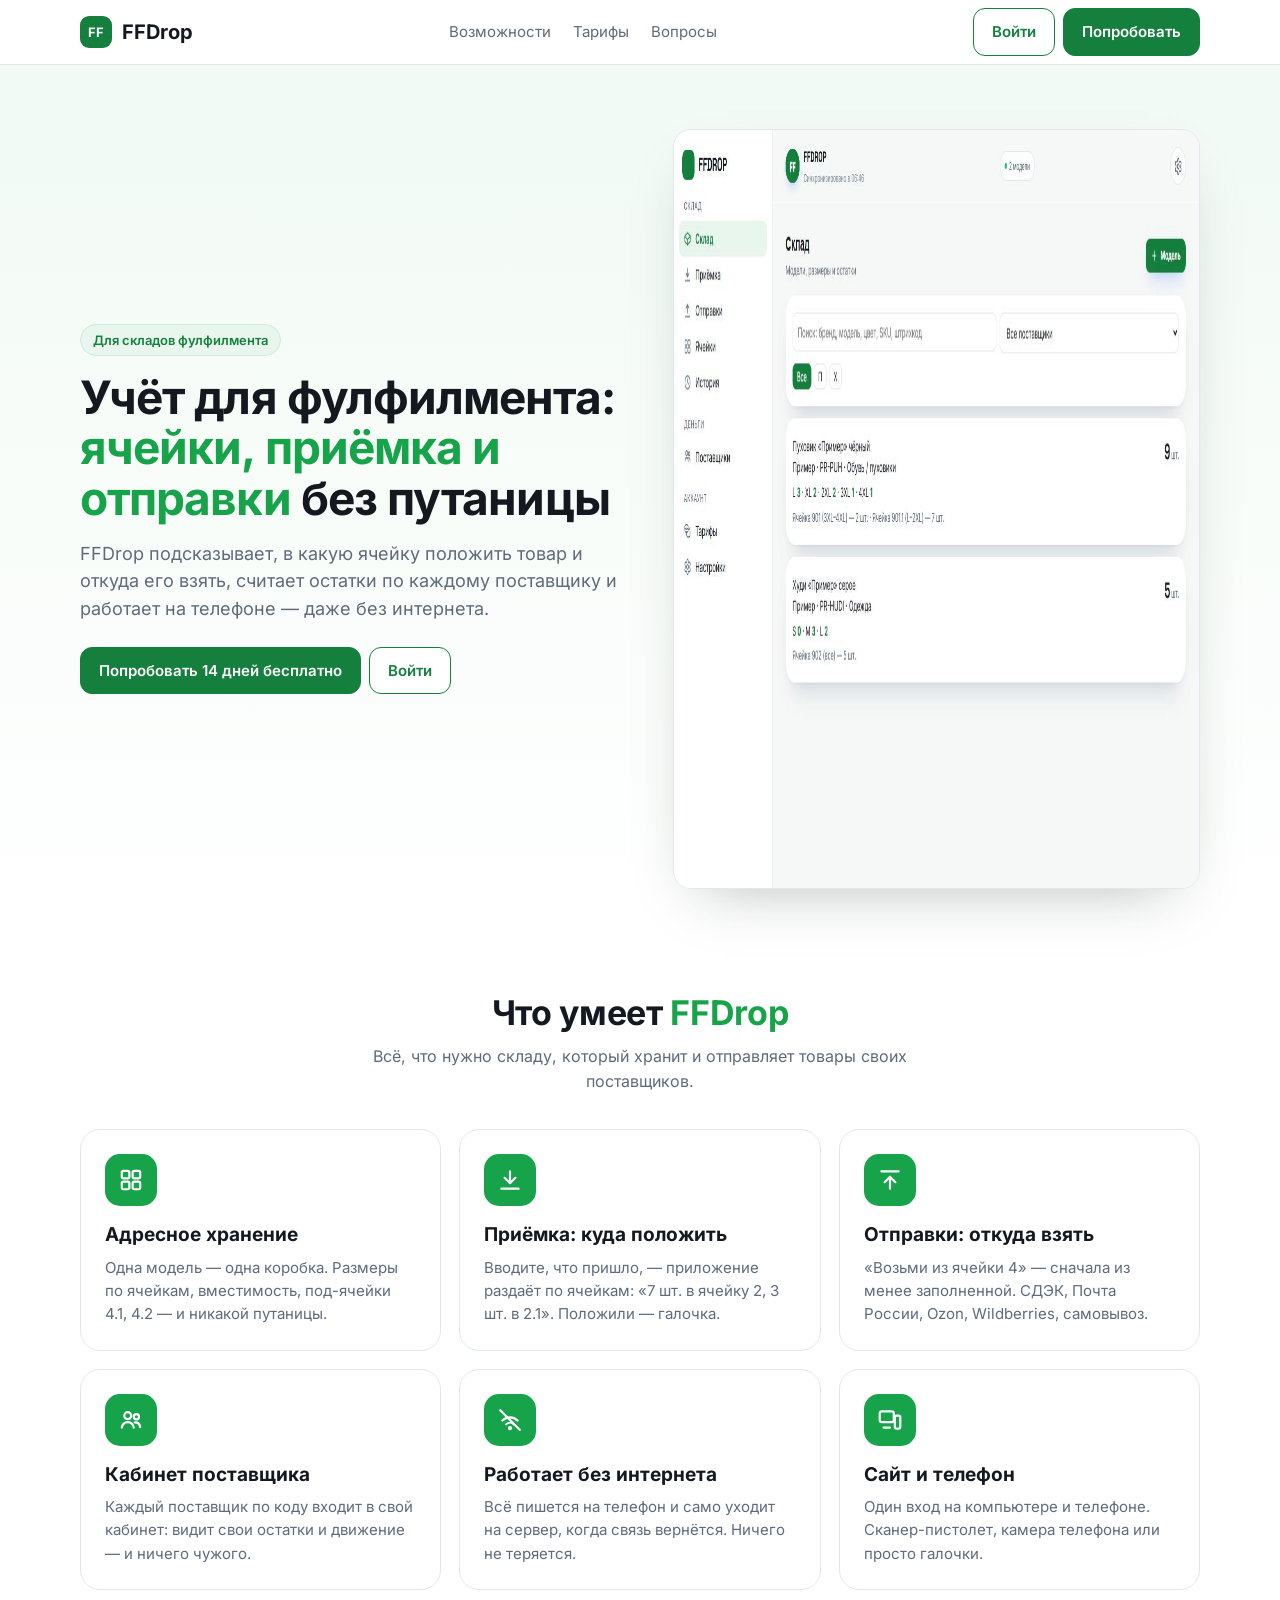
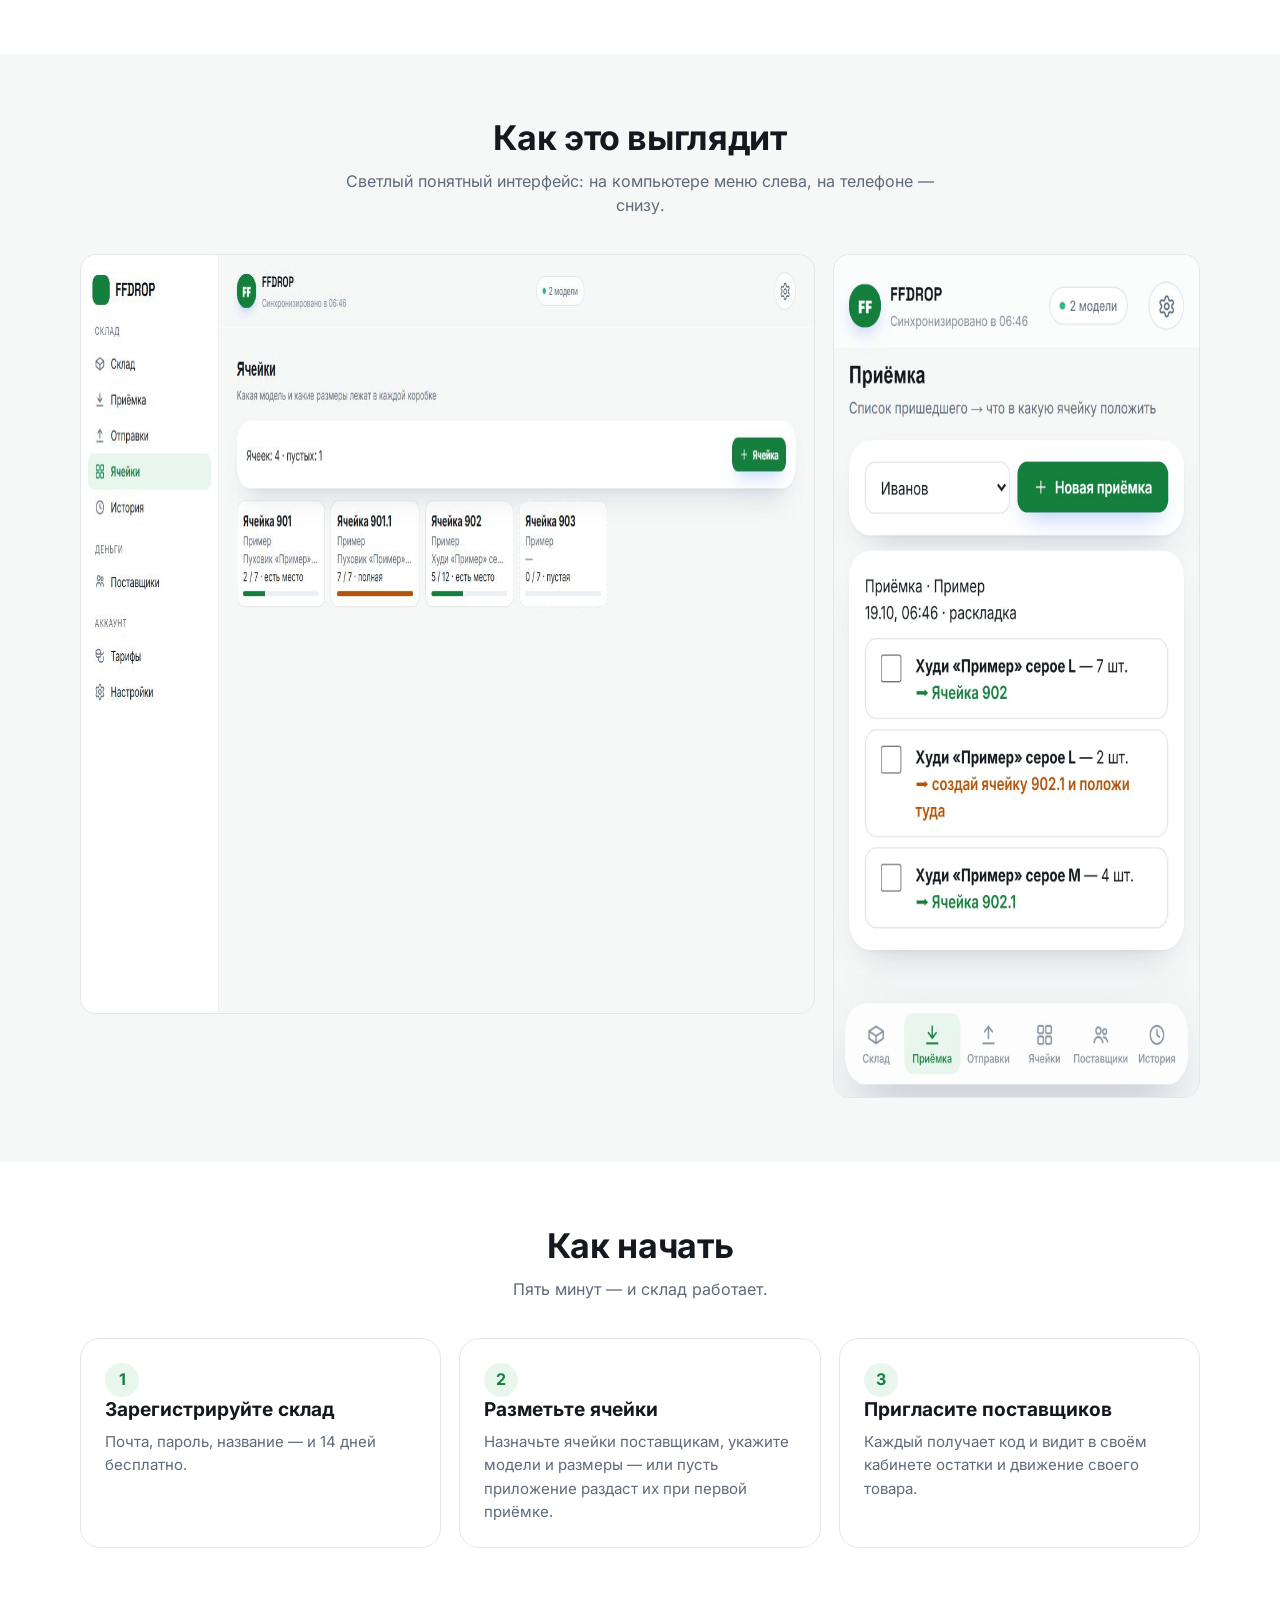
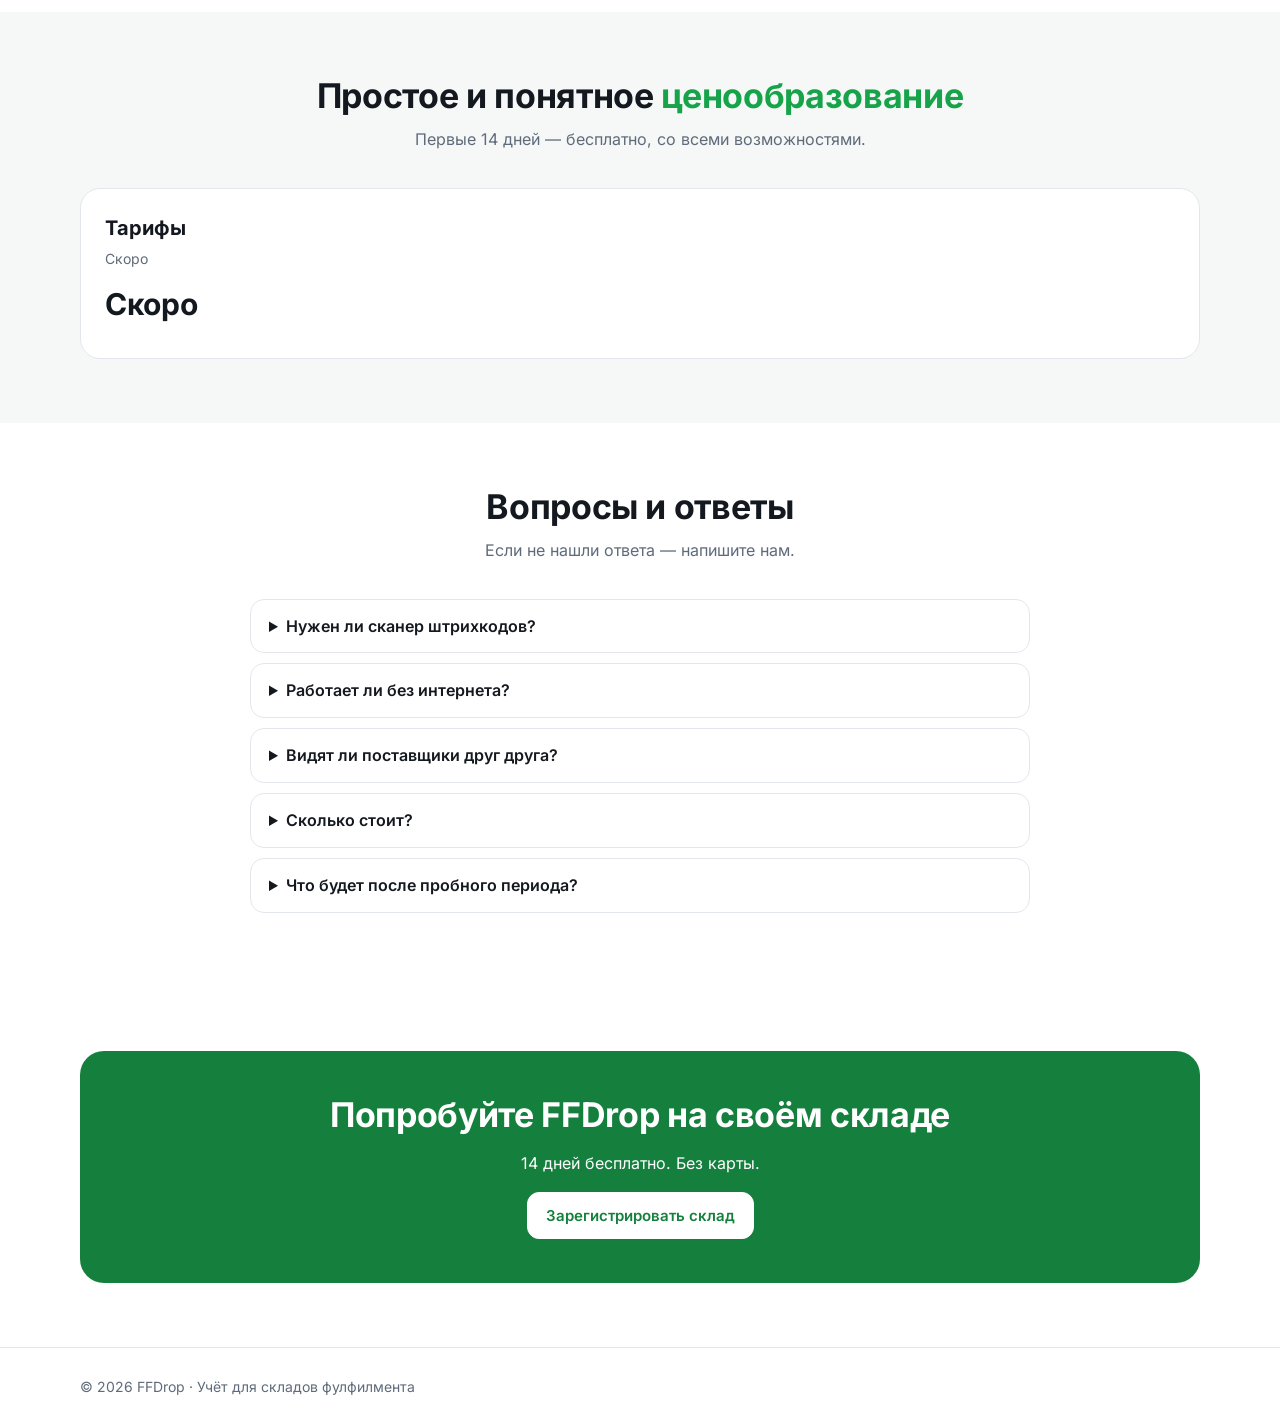
==== commit c3c58bb6: "Выкладка FFDrop ffdrop-v3" ====
--- a/index.html
+++ b/index.html
@@ -2,1017 +2,208 @@
 <html lang="ru">
 <head>
 <meta charset="UTF-8">
-<meta name="viewport" content="width=device-width, initial-scale=1, maximum-scale=1, viewport-fit=cover">
-<title>ФФ</title>
-<!-- тёмный, как заставка: системный экран запуска рисуется этим цветом,
-     и светлый фон бросался в глаза перед появлением заставки -->
-<meta name="theme-color" content="#05070F">
-<meta name="apple-mobile-web-app-capable" content="yes">
-<meta name="apple-mobile-web-app-status-bar-style" content="default">
-<meta name="apple-mobile-web-app-title" content="ФФ">
-<link rel="manifest" href="manifest.json">
-<link rel="apple-touch-icon" href="apple-touch-icon.png">
-<link rel="stylesheet" href="fonts/fonts.css">
-<link rel="stylesheet" href="css/app.css?v=2">
+<meta name="viewport" content="width=device-width, initial-scale=1">
+<script>/* Приложение, установленное на экран «Домой» до переезда в app/, открывает корень сайта — ведём его в приложение. */
+try{ if((window.matchMedia && matchMedia('(display-mode: standalone)').matches) || navigator.standalone) location.replace('app/'); }catch(e){}</script>
+<title>FFDrop — учёт для фулфилмента: ячейки, приёмка и отправки</title>
+<meta name="description" content="Программа для склада фулфилмента: адресное хранение по ячейкам, приёмка с подсказкой «куда положить», отправки «откуда взять», кабинет поставщика. 14 дней бесплатно.">
+<link rel="canonical" href="https://maxkrew.github.io/">
+<meta property="og:type" content="website">
+<meta property="og:locale" content="ru_RU">
+<meta property="og:title" content="FFDrop — учёт для фулфилмента">
+<meta property="og:description" content="Ячейки, приёмка и отправки без путаницы. Работает на телефоне и компьютере, даже без интернета.">
+<meta property="og:url" content="https://maxkrew.github.io/">
+<meta property="og:image" content="https://maxkrew.github.io/img/screen-stock.jpg">
+<meta name="theme-color" content="#15803D">
+<link rel="icon" href="app/icon-192.png">
+<link rel="stylesheet" href="app/fonts/fonts.css">
+<script type="application/ld+json">
+{"@context":"https://schema.org","@type":"SoftwareApplication","name":"FFDrop","applicationCategory":"BusinessApplication",
+ "operatingSystem":"Web, Android, iOS","inLanguage":"ru","url":"https://maxkrew.github.io/",
+ "description":"Учёт для склада фулфилмента: адресное хранение по ячейкам, приёмка, отправки, кабинет поставщика.",
+ "offers":{"@type":"Offer","price":"0","priceCurrency":"RUB","description":"14 дней бесплатно"}}
+</script>
+<script type="application/ld+json">
+{"@context":"https://schema.org","@type":"FAQPage","mainEntity":[
+ {"@type":"Question","name":"Нужен ли сканер штрихкодов?","acceptedAnswer":{"@type":"Answer","text":"Нет. Приёмка и отправка работают галочками. Если сканер есть — подойдёт обычный сканер-пистолет или камера телефона."}},
+ {"@type":"Question","name":"Работает ли без интернета?","acceptedAnswer":{"@type":"Answer","text":"Да. Всё сохраняется на телефоне и само уходит на сервер, когда связь вернётся."}},
+ {"@type":"Question","name":"Видят ли поставщики друг друга?","acceptedAnswer":{"@type":"Answer","text":"Нет. Каждый поставщик видит только свои товары, остатки и историю — без номеров ячеек и чужих данных."}},
+ {"@type":"Question","name":"Сколько стоит?","acceptedAnswer":{"@type":"Answer","text":"Первые 14 дней бесплатно. Тарифы — на этой странице."}},
+ {"@type":"Question","name":"Что будет после пробного периода?","acceptedAnswer":{"@type":"Answer","text":"Данные сохраняются. Без оплаты склад работает в режиме просмотра, после оплаты — снова как обычно."}}]}
+</script>
+<style>
+:root{--g:#15803D;--g2:#16A34A;--gs:#E8F6EE;--t:#14181F;--t2:#5F6B7A;--b:#E3E7EC;--bg:#F6F8F7}
+*{box-sizing:border-box}
+html{scroll-behavior:smooth}
+body{margin:0;font:16px/1.55 Inter,system-ui,-apple-system,Segoe UI,sans-serif;color:var(--t);background:#fff}
+a{color:inherit}
+.wrap{max-width:1160px;margin:0 auto;padding:0 20px}
+header{position:sticky;top:0;z-index:5;background:rgba(255,255,255,.92);backdrop-filter:blur(10px);border-bottom:1px solid var(--b)}
+.nav{display:flex;align-items:center;justify-content:space-between;gap:12px;height:64px}
+.logo{display:flex;align-items:center;gap:10px;font-weight:800;font-size:20px;text-decoration:none}
+.logo i{width:32px;height:32px;border-radius:9px;background:var(--g);display:inline-flex;align-items:center;justify-content:center;color:#fff;font-style:normal;font-size:13px}
+.links{display:flex;gap:22px;font-size:15px;color:var(--t2)}
+.links a{text-decoration:none}
+.btns{display:flex;gap:8px}
+.btn{display:inline-flex;align-items:center;justify-content:center;padding:11px 18px;border-radius:12px;font-weight:600;font-size:15px;text-decoration:none;border:1px solid var(--g);white-space:nowrap}
+.btn.p{background:var(--g);color:#fff}
+.btn.o{background:#fff;color:var(--g)}
+.hero{background:linear-gradient(180deg,#F1FAF4,#fff);padding:64px 0 40px}
+.hero-grid{display:grid;grid-template-columns:1.05fr 1fr;gap:40px;align-items:center}
+.tag{display:inline-block;background:var(--gs);color:var(--g);border:1px solid #CDEBD8;border-radius:999px;padding:5px 12px;font-size:13px;font-weight:600}
+h1{font-size:46px;line-height:1.1;margin:16px 0;letter-spacing:-.02em}
+h1 em{font-style:normal;color:var(--g2)}
+.lead{font-size:18px;color:var(--t2);margin:0 0 24px}
+.hero img{width:100%;border-radius:18px;border:1px solid var(--b);box-shadow:0 24px 60px -30px rgba(20,40,30,.35)}
+section{padding:64px 0}
+h2{font-size:34px;line-height:1.2;text-align:center;margin:0 0 10px;letter-spacing:-.01em}
+h2 em{font-style:normal;color:var(--g2)}
+.sub{color:var(--t2);text-align:center;margin:0 auto 36px;max-width:640px}
+.grid3{display:grid;grid-template-columns:repeat(3,1fr);gap:18px}
+.card{background:#fff;border:1px solid var(--b);border-radius:20px;padding:24px}
+.ico{width:52px;height:52px;border-radius:15px;background:var(--g2);color:#fff;display:flex;align-items:center;justify-content:center;margin-bottom:14px}
+.ico svg{width:26px;height:26px;fill:none;stroke:#fff;stroke-width:2;stroke-linecap:round;stroke-linejoin:round}
+.card h3{margin:0 0 6px;font-size:19px}
+.card p{margin:0;color:var(--t2);font-size:15px}
+.alt{background:var(--bg)}
+.shots{display:grid;grid-template-columns:2fr 1fr;gap:18px;align-items:start}
+.shots img{width:100%;border-radius:16px;border:1px solid var(--b);background:#fff}
+.shots .col{display:grid;gap:18px}
+.steps{counter-reset:s;display:grid;grid-template-columns:repeat(3,1fr);gap:18px}
+.step{position:relative;padding-top:56px}
+.step:before{counter-increment:s;content:counter(s);position:absolute;top:24px;left:24px;width:34px;height:34px;border-radius:50%;background:var(--gs);color:var(--g);font-weight:800;display:flex;align-items:center;justify-content:center}
+.tariffs{display:grid;grid-template-columns:repeat(auto-fit,minmax(220px,1fr));gap:18px}
+.tariff .name{font-size:20px;font-weight:700;margin-bottom:4px}
+.tariff .cond{color:var(--t2);font-size:14px;min-height:21px}
+.tariff .price{font-size:30px;font-weight:800;margin:12px 0 6px}
+.tariff .price span{font-size:14px;font-weight:500;color:var(--t2)}
+.tariff .feat{font-size:14px;color:var(--t);min-height:21px;margin-bottom:14px}
+details{border:1px solid var(--b);border-radius:14px;padding:14px 18px;background:#fff;margin:0 auto 10px;max-width:780px}
+summary{cursor:pointer;font-weight:600}
+details p{color:var(--t2);margin:10px 0 0}
+.cta{background:var(--g);color:#fff;text-align:center;border-radius:24px;padding:44px 20px}
+.cta h2{color:#fff}
+.cta .btn{background:#fff;color:var(--g);border-color:#fff}
+footer{border-top:1px solid var(--b);padding:28px 0;color:var(--t2);font-size:14px}
+@media (max-width:900px){
+  .hero-grid,.shots{grid-template-columns:1fr}
+  .grid3,.steps{grid-template-columns:1fr}
+  h1{font-size:34px} h2{font-size:27px}
+  .links{display:none}
+  section{padding:48px 0}
+}
+@media (max-width:420px){ .btns .btn.o{display:none} .btn{padding:10px 14px} }
+</style>
 </head>
 <body>
-
-<div id="splashScreen">
-  <div class="splash-loader">
-    <div class="spinner"></div>
-    <div class="splash-loading-text">Загрузка…</div>
-  </div>
-</div>
-
-<svg style="display:none">
-  <symbol id="i-home" viewBox="0 0 24 24"><path d="M4 11.5 12 4l8 7.5"/><path d="M6 10v9a1 1 0 0 0 1 1h4v-6h2v6h4a1 1 0 0 0 1-1v-9"/></symbol>
-  <symbol id="i-box" viewBox="0 0 24 24"><path d="M3 8.5 12 4l9 4.5-9 4.5-9-4.5Z"/><path d="M3 8.5v7L12 20l9-4.5v-7"/><path d="M12 13v7"/></symbol>
-  <symbol id="i-search" viewBox="0 0 24 24"><circle cx="10.5" cy="10.5" r="6.5"/><path d="m20 20-4.3-4.3"/></symbol>
-  <symbol id="i-clipboard" viewBox="0 0 24 24"><rect x="5" y="4" width="14" height="17" rx="2"/><rect x="9" y="2.5" width="6" height="3" rx="1"/><path d="M9 11h6M9 15h6"/></symbol>
-  <symbol id="i-clock" viewBox="0 0 24 24"><circle cx="12" cy="12" r="8.5"/><path d="M12 7.5V12l3.2 2"/></symbol>
-  <symbol id="i-chart" viewBox="0 0 24 24"><path d="M4 20V10M11 20V4M18 20v-7"/><path d="M2.5 20h19"/></symbol>
-  <symbol id="i-gear" viewBox="0 0 24 24"><path d="M12.22 2h-.44a2 2 0 0 0-2 2v.18a2 2 0 0 1-1 1.73l-.43.25a2 2 0 0 1-2 0l-.15-.08a2 2 0 0 0-2.73.73l-.22.38a2 2 0 0 0 .73 2.73l.15.1a2 2 0 0 1 1 1.72v.51a2 2 0 0 1-1 1.74l-.15.09a2 2 0 0 0-.73 2.73l.22.38a2 2 0 0 0 2.73.73l.15-.08a2 2 0 0 1 2 0l.43.25a2 2 0 0 1 1 1.73V20a2 2 0 0 0 2 2h.44a2 2 0 0 0 2-2v-.18a2 2 0 0 1 1-1.73l.43-.25a2 2 0 0 1 2 0l.15.08a2 2 0 0 0 2.73-.73l.22-.39a2 2 0 0 0-.73-2.73l-.15-.08a2 2 0 0 1-1-1.74v-.5a2 2 0 0 1 1-1.74l.15-.09a2 2 0 0 0 .73-2.73l-.22-.38a2 2 0 0 0-2.73-.73l-.15.08a2 2 0 0 1-2 0l-.43-.25a2 2 0 0 1-1-1.73V4a2 2 0 0 0-2-2Z"/><circle cx="12" cy="12" r="3"/></symbol>
-  <symbol id="i-camera" viewBox="0 0 24 24"><path d="M4 8h2.5l1.3-2h8.4l1.3 2H20a1 1 0 0 1 1 1v9a1 1 0 0 1-1 1H4a1 1 0 0 1-1-1V9a1 1 0 0 1 1-1Z"/><circle cx="12" cy="13.5" r="3.5"/></symbol>
-  <symbol id="i-keyboard" viewBox="0 0 24 24"><rect x="2.5" y="6" width="19" height="13" rx="2"/><path d="M6 10h.01M10 10h.01M14 10h.01M18 10h.01M6 14h12"/></symbol>
-  <symbol id="i-check" viewBox="0 0 24 24"><path d="m5 13 4.5 4.5L19 8"/></symbol>
-  <symbol id="i-x" viewBox="0 0 24 24"><path d="m6 6 12 12M18 6 6 18"/></symbol>
-  <symbol id="i-plus" viewBox="0 0 24 24"><path d="M12 5v14M5 12h14"/></symbol>
-  <symbol id="i-printer" viewBox="0 0 24 24"><path d="M7 8.5V4h10v4.5"/><rect x="4" y="8.5" width="16" height="8" rx="1.5"/><rect x="7" y="14" width="10" height="6.5"/></symbol>
-  <symbol id="i-edit" viewBox="0 0 24 24"><path d="M4 20h4L18.5 9.5a2 2 0 0 0 0-2.8l-1.2-1.2a2 2 0 0 0-2.8 0L4 15.5Z"/></symbol>
-  <symbol id="i-trash" viewBox="0 0 24 24"><path d="M5 7h14M9 7V5a1 1 0 0 1 1-1h4a1 1 0 0 1 1 1v2m-8 0 .8 12.2a1 1 0 0 0 1 .8h6.4a1 1 0 0 0 1-.8L17 7"/></symbol>
-  <symbol id="i-upload" viewBox="0 0 24 24"><path d="M12 15V4M8 8l4-4 4 4"/><path d="M4 15v3a2 2 0 0 0 2 2h12a2 2 0 0 0 2-2v-3"/></symbol>
-  <symbol id="i-download" viewBox="0 0 24 24"><path d="M12 4v11M8 11l4 4 4-4"/><path d="M4 16v3a2 2 0 0 0 2 2h12a2 2 0 0 0 2-2v-3"/></symbol>
-  <symbol id="i-alert" viewBox="0 0 24 24"><path d="M12 4 2 20h20L12 4Z"/><path d="M12 10v4M12 17h.01"/></symbol>
-  <symbol id="i-check-circle" viewBox="0 0 24 24"><circle cx="12" cy="12" r="9"/><path d="m8 12 2.7 2.7L16 9"/></symbol>
-  <symbol id="i-lantern" viewBox="0 0 24 24"><path d="M9 4h6M10 4v3h4V4"/><path d="M7 7h10l-1.3 12.5a1 1 0 0 1-1 .9H9.3a1 1 0 0 1-1-.9L7 7Z"/><path d="M9.5 11h5M9.8 14.5h4.4"/></symbol>
-  <symbol id="i-in" viewBox="0 0 24 24"><path d="M12 4v11M7 10l5 5 5-5"/><path d="M5 20h14"/></symbol>
-  <symbol id="i-out" viewBox="0 0 24 24"><path d="M12 15V4M7 9l5-5 5 5"/><path d="M5 20h14"/></symbol>
-  <symbol id="i-inbox" viewBox="0 0 24 24"><path d="M3 12h4l2 3h6l2-3h4"/><path d="M5.5 5h13l2.5 7v7a1 1 0 0 1-1 1H4a1 1 0 0 1-1-1v-7l2.5-7Z"/></symbol>
-  <symbol id="i-hammer" viewBox="0 0 24 24"><g transform="rotate(-45 12 12)"><rect x="7" y="3.5" width="10" height="5" rx="1.4"/><rect x="10.6" y="7" width="2.8" height="14" rx="1.2"/></g></symbol>
-  <symbol id="i-wallet" viewBox="0 0 24 24"><path d="M3.5 7.5a2 2 0 0 1 2-2H17a2 2 0 0 1 2 2v9a2 2 0 0 1-2 2H5.5a2 2 0 0 1-2-2v-9Z"/><path d="M15.5 12.2h3.2a1.3 1.3 0 0 1 0 2.6h-3.2a1.3 1.3 0 0 1 0-2.6Z"/></symbol>
-  <symbol id="i-eye" viewBox="0 0 24 24"><path d="M2.5 12S6 5.5 12 5.5 21.5 12 21.5 12 18 18.5 12 18.5 2.5 12 2.5 12Z"/><circle cx="12" cy="12" r="3.2"/></symbol>
-  <symbol id="i-eye-off" viewBox="0 0 24 24"><path d="M4 4l16 16"/><path d="M9.9 5.9A9.6 9.6 0 0 1 12 5.5c6 0 9.5 6.5 9.5 6.5a17 17 0 0 1-3.4 4.1M6.6 7.9A17 17 0 0 0 2.5 12S6 18.5 12 18.5c.9 0 1.7-.1 2.5-.4"/><path d="M9.8 9.9a3.2 3.2 0 0 0 4.4 4.4"/></symbol>
-  <symbol id="i-calendar" viewBox="0 0 24 24"><rect x="3.5" y="5" width="17" height="16" rx="2"/><path d="M3.5 10h17M8 3v4M16 3v4"/></symbol>
-  <symbol id="i-dots" viewBox="0 0 24 24"><circle cx="12" cy="5.5" r="1.6"/><circle cx="12" cy="12" r="1.6"/><circle cx="12" cy="18.5" r="1.6"/></symbol>
-  <symbol id="i-play" viewBox="0 0 24 24"><path d="M8 5.5v13l11-6.5-11-6.5Z"/></symbol>
-  <symbol id="i-qrcode" viewBox="0 0 24 24"><rect x="3" y="3" width="7" height="7" rx="1"/><rect x="14" y="3" width="7" height="7" rx="1"/><rect x="3" y="14" width="7" height="7" rx="1"/><path d="M14 14h3v3h-3z"/><path d="M18 14h3v3h-3z"/><path d="M14 18h3v3h-3z"/><path d="M18 18h3v3h-3z"/></symbol>
-  <symbol id="i-filter" viewBox="0 0 24 24"><path d="M4 6h16M7 12h10M10 18h4"/></symbol>
-  <symbol id="i-pause" viewBox="0 0 24 24"><circle cx="12" cy="12" r="9"/><path d="M10 9v6M14 9v6"/></symbol>
-  <symbol id="i-coins" viewBox="0 0 24 24"><ellipse cx="8.5" cy="6.5" rx="5.5" ry="3"/><path d="M3 6.5v4c0 1.66 2.46 3 5.5 3s5.5-1.34 5.5-3v-4"/><path d="M14 10.2c2.9-.2 6-1.4 6-3.2M9 13.5v3.5c0 1.66 2.46 3 5.5 3s5.5-1.34 5.5-3V13"/></symbol>
-  <symbol id="i-grid" viewBox="0 0 24 24"><rect x="3.5" y="3.5" width="7" height="7" rx="1.5"/><rect x="13.5" y="3.5" width="7" height="7" rx="1.5"/><rect x="3.5" y="13.5" width="7" height="7" rx="1.5"/><rect x="13.5" y="13.5" width="7" height="7" rx="1.5"/></symbol>
-  <symbol id="i-users" viewBox="0 0 24 24"><circle cx="9" cy="8" r="3.2"/><path d="M3.5 19c.6-3 2.9-5 5.5-5s4.9 2 5.5 5"/><circle cx="17" cy="9" r="2.4"/><path d="M15.5 14.3c2.4-.3 4.4 1.4 5 4.2"/></symbol>
-</svg>
-
-<aside class="side" aria-label="Меню"></aside>
-
-<div id="app">
-
-  <div class="sticky-chrome">
-    <header class="top">
-      <div class="brand">
-        <div class="mark"><img id="headerLogoImg" src="icon-192.png" alt="Логотип" style="width:100%;height:100%;object-fit:cover;border-radius:inherit;"></div>
-        <div class="name">
-          <h1 id="companyTitle">ФФ</h1>
-          <div class="sub" id="syncLine">Данные на этом устройстве</div>
-        </div>
-      </div>
-      <div class="status-pill"><span class="dot"></span><span id="productCountPill">0 товаров</span></div>
-      <button class="icon-btn-lg" onclick="openSettings()" aria-label="Настройки"><svg class="icon"><use href="#i-gear"/></svg></button>
-    </header>
-  </div>
-
-  <main>
-
-    <section id="sec-panel">
-      <div class="page-head"><h2>Панель сканирования</h2><p>Выберите операцию и сканируйте товары один за другим</p></div>
-
-      <div class="seg">
-        <button class="on prihod" id="btnModePrihod" onclick="setMode('Приход')"><svg class="icon"><use href="#i-in"/></svg>Приход</button>
-        <button class="rashod" id="btnModeRashod" onclick="setMode('Расход')"><svg class="icon"><use href="#i-out"/></svg>Расход</button>
-      </div>
-
-      <div class="card">
-        <div class="card-head"><span class="t-eyebrow">Ввод штрихкода</span></div>
-
-        <div class="tabs">
-          <button class="active" id="tabScannerBtn" onclick="switchInputTab('scanner')"><svg class="icon"><use href="#i-keyboard"/></svg>Сканер</button>
-          <button id="tabCameraBtn" onclick="switchInputTab('camera')"><svg class="icon"><use href="#i-camera"/></svg>Камера</button>
-        </div>
-
-        <div id="scannerStage">
-          <div class="scanbox">
-            <div class="beamline"></div>
-            <input type="text" id="scanInput" placeholder="Штрихкод или SKU…" autocomplete="off" autocapitalize="off" spellcheck="false" enterkeyhint="go">
-            <div class="hint">Наведите сканер или наберите штрихкод либо SKU и нажмите «Готово»</div>
-          </div>
-
-          <!-- В приходе количество спрашивается после скана: партию в сто
-               штук незачем сканировать сто раз. -->
-          <div class="cam-confirm" id="prihodConfirm" style="display:none;">
-            <div class="ccname" id="prihodConfirmName"></div>
-            <div class="ccstock" id="prihodConfirmStock"></div>
-            <div class="qty-stepper">
-              <button onclick="adjustPrihodQty(-1)" aria-label="Меньше">−</button>
-              <input type="number" id="prihodQtyInput" value="1" min="1" inputmode="numeric" enterkeyhint="done">
-              <button onclick="adjustPrihodQty(1)" aria-label="Больше">+</button>
-            </div>
-            <div class="qty-pad" id="prihodQtyPad">
-              <button onclick="padKey('prihodQtyInput','1')">1</button>
-              <button onclick="padKey('prihodQtyInput','2')">2</button>
-              <button onclick="padKey('prihodQtyInput','3')">3</button>
-              <button onclick="padKey('prihodQtyInput','4')">4</button>
-              <button onclick="padKey('prihodQtyInput','5')">5</button>
-              <button onclick="padKey('prihodQtyInput','6')">6</button>
-              <button onclick="padKey('prihodQtyInput','7')">7</button>
-              <button onclick="padKey('prihodQtyInput','8')">8</button>
-              <button onclick="padKey('prihodQtyInput','9')">9</button>
-              <button class="aux" onclick="padKey('prihodQtyInput','clear')" aria-label="Сбросить">C</button>
-              <button onclick="padKey('prihodQtyInput','0')">0</button>
-              <button class="aux" onclick="padKey('prihodQtyInput','back')" aria-label="Стереть">⌫</button>
-            </div>
-            <div class="btn-row">
-              <button class="btn ghost sm" onclick="cancelPrihodConfirm()">Отмена</button>
-              <button class="btn primary sm" onclick="confirmPrihodScan()"><svg class="icon"><use href="#i-check"/></svg>Добавить</button>
-            </div>
-          </div>
-        </div>
-
-        <div id="cameraStage" style="display:none;">
-          <div class="cam-stage">
-            <video id="camVideo" playsinline muted></video>
-            <div class="reticle"></div>
-          </div>
-          <div class="cam-caption"><svg class="icon icon-sm"><use href="#i-keyboard"/></svg>Физический сканер продолжает работать в этом режиме</div>
-
-          <div class="cam-confirm" id="camConfirm" style="display:none;">
-            <div class="ccname" id="camConfirmName"></div>
-            <div class="ccstock" id="camConfirmStock"></div>
-            <div class="qty-stepper">
-              <button onclick="adjustCamQty(-1)" aria-label="Меньше">−</button>
-              <input type="number" id="camQtyInput" value="1" min="1" inputmode="numeric" enterkeyhint="done">
-              <button onclick="adjustCamQty(1)" aria-label="Больше">+</button>
-            </div>
-            <div class="qty-pad" id="camQtyPad">
-              <button onclick="padKey('camQtyInput','1')">1</button>
-              <button onclick="padKey('camQtyInput','2')">2</button>
-              <button onclick="padKey('camQtyInput','3')">3</button>
-              <button onclick="padKey('camQtyInput','4')">4</button>
-              <button onclick="padKey('camQtyInput','5')">5</button>
-              <button onclick="padKey('camQtyInput','6')">6</button>
-              <button onclick="padKey('camQtyInput','7')">7</button>
-              <button onclick="padKey('camQtyInput','8')">8</button>
-              <button onclick="padKey('camQtyInput','9')">9</button>
-              <button class="aux" onclick="padKey('camQtyInput','clear')" aria-label="Сбросить">C</button>
-              <button onclick="padKey('camQtyInput','0')">0</button>
-              <button class="aux" onclick="padKey('camQtyInput','back')" aria-label="Стереть">⌫</button>
-            </div>
-            <label class="single-order" id="camSingleOrderRow">
-              <input type="checkbox" id="camSingleOrder">
-              <span><b>Единый заказ</b><small>один покупатель — % партнёрам по общей сумме</small></span>
-            </label>
-            <div class="btn-row">
-              <button class="btn ghost sm" onclick="cancelCamConfirm()">Отмена</button>
-              <button class="btn primary sm" onclick="confirmCamScan()">Подтвердить</button>
-            </div>
-          </div>
-        </div>
-
-        <div class="alert" id="statusMsgWrap" style="display:none;">
-          <svg class="icon" id="statusMsgIcon"><use href="#i-alert"/></svg>
-          <span id="statusMsg"></span>
-        </div>
-
-        <div class="last-product" id="lastProduct" style="display:none;">
-          <span class="name" id="lastName"></span>
-          <span class="stock num" id="lastStock"></span>
-        </div>
-      </div>
-
-      <div class="card" id="reorderCard" hidden>
-        <div class="card-head">
-          <span class="t-eyebrow">Пора заказать · <span id="reorderCount">0</span></span>
-          <button class="btn ghost sm" style="width:auto;" onclick="openForecast()">Прогноз</button>
-        </div>
-        <div id="reorderList"></div>
-      </div>
-    </section>
-
-    <section id="sec-stock" class="active">
-      <div class="page-head head-row"><div><h2>Склад</h2><p id="ffStockSub">Модели, размеры и остатки</p></div>
-        <button class="btn primary sm" id="ffAddModelBtn" style="width:auto;" onclick="openModelModal()"><svg class="icon"><use href="#i-plus"/></svg>Модель</button></div>
-      <div class="card">
-        <div class="field-row">
-          <input type="search" id="ffStockSearch" placeholder="Поиск: бренд, модель, цвет, SKU, штрихкод" oninput="renderStockFF()">
-          <select id="ffSupplierFilter" onchange="renderStockFF()" style="width:auto;"><option value="">Все поставщики</option></select>
-        </div>
-        <div class="abc" id="ffAbc"></div>
-      </div>
-      <div id="ffStockList"></div>
-    </section>
-
-    <!-- ВОЗВРАТЫ: товар, который покупатель вернул — снова числится на
-         складе, но повторная отправка не должна ещё раз посчитаться в
-         выручку и комиссию партнёрам (они уже учтены в первой продаже). -->
-    <section id="sec-returns">
-      <div class="page-head">
-        <div class="page-head-row">
-          <h2>Возвраты</h2>
-          <div class="head-actions" id="returnsActions">
-            <button class="icon-btn-lg" onclick="openReturnPick()" aria-label="Добавить возврат"><svg class="icon"><use href="#i-plus"/></svg></button>
-          </div>
-        </div>
-        <p id="returnsSub">Товары, которые вернул покупатель — до повторной отправки</p>
-      </div>
-
-      <div class="period-seg" id="returnsSubSeg">
-        <button class="active" id="retSubBtnOpen" onclick="switchReturnsSubTab('open')">Возвраты</button>
-        <button id="retSubBtnDamaged" onclick="switchReturnsSubTab('damaged')">Повреждённые</button>
-      </div>
-
-      <div class="card" id="retSubOpen">
-        <div id="returnsList"></div>
-      </div>
-
-      <div class="card" id="retSubDamaged" hidden>
-        <div id="damagedList"></div>
-      </div>
-    </section>
-
-    <section id="sec-card">
-      <div class="page-head"><h2>Поиск товара</h2><p>По штрихкоду, SKU или части названия</p></div>
-      <div class="card">
-        <div class="field-row">
-          <input type="text" id="cardSearch" placeholder="Штрихкод, SKU или название" oninput="renderCard()">
-          <button class="icon-btn-lg" onclick="openScannerCapture(function(code){document.getElementById('cardSearch').value=code; renderCard();})" aria-label="Сканировать штрихкод"><svg class="icon"><use href="#i-keyboard"/></svg></button>
-        </div>
-        <div id="cardResult"></div>
-      </div>
-    </section>
-
-    <section id="sec-inv">
-      <div class="page-head"><h2>Инвентаризация</h2><p>Пересчёт фактических остатков сканером или камерой телефона</p></div>
-      <div class="card">
-        <div id="invStatusBlock"></div>
-        <div class="btn-row" style="margin-top:var(--sp-3);" id="invActionsIdle">
-          <button class="btn primary" onclick="startInventory()"><svg class="icon"><use href="#i-check"/></svg>Начать</button>
-        </div>
-        <div class="btn-row" style="margin-top:var(--sp-3);display:none;" id="invActionsActive">
-          <button class="btn primary" onclick="finishInventory()"><svg class="icon"><use href="#i-check"/></svg>Завершить</button>
-          <button class="btn danger" onclick="cancelInventory()"><svg class="icon"><use href="#i-x"/></svg>Отменить</button>
-        </div>
-      </div>
-
-      <div class="card" id="invScanCard" style="display:none;">
-        <div class="card-head"><span class="t-eyebrow">Ввод штрихкода</span></div>
-
-        <div class="tabs">
-          <button class="active" id="invTabScannerBtn" onclick="switchInvInputTab('scanner')"><svg class="icon"><use href="#i-keyboard"/></svg>Сканер</button>
-          <button id="invTabCameraBtn" onclick="switchInvInputTab('camera')"><svg class="icon"><use href="#i-camera"/></svg>Камера</button>
-        </div>
-
-        <div id="invScannerStage">
-          <div class="scanbox">
-            <div class="beamline"></div>
-            <input type="text" id="invScanInput" placeholder="Штрихкод или SKU…" autocomplete="off" autocapitalize="off" spellcheck="false" enterkeyhint="go">
-            <div class="hint">Наведите сканер или наберите штрихкод либо SKU и нажмите «Готово»</div>
-          </div>
-        </div>
-
-        <div id="invCameraStage" style="display:none;">
-          <div class="cam-stage">
-            <video id="invCamVideo" playsinline muted></video>
-            <div class="reticle"></div>
-          </div>
-          <div class="cam-caption"><svg class="icon icon-sm"><use href="#i-keyboard"/></svg>Физический сканер продолжает работать в этом режиме</div>
-        </div>
-
-        <div class="alert" id="invStatusMsgWrap" style="display:none;">
-          <svg class="icon" id="invStatusMsgIcon"><use href="#i-alert"/></svg>
-          <span id="invStatusMsg"></span>
-        </div>
-      </div>
-
-      <div class="card"><div class="card-head"><span class="t-eyebrow">Список пересчёта</span></div><div id="invList"></div></div>
-    </section>
-
-    <section id="sec-history">
-      <div class="page-head"><h2>История</h2><p>Все операции, новые сверху — кто и что сделал</p></div>
-      <div class="card"><div class="field-row">
-        <input type="search" id="ffHistSearch" placeholder="Поиск: модель или размер" oninput="renderHistoryFF()">
-        <select id="ffHistSupplier" onchange="renderHistoryFF()"><option value="">Все поставщики</option></select>
-        <select id="ffHistType" onchange="renderHistoryFF()"><option value="">Все операции</option><option>Приход</option><option>Отправка</option><option>Возврат</option><option>Корректировка</option><option>Перекладка</option></select>
-      </div></div>
-      <div class="card" id="ffHistoryList"></div>
-    </section>
-
-    <section id="sec-stats">
-      <div class="page-head"><h2>Статистика</h2><p>Выручка по месяцам и ключевые показатели</p></div>
-
-      <div class="card hero-card">
-        <div class="hero-top">
-          <span class="t-eyebrow" id="heroPeriodLabel">Выручка</span>
-        </div>
-        <div class="hero-amount" id="heroAmount">0 ₽</div>
-        <div class="hero-growth" id="heroGrowth" style="display:none;"></div>
-        <div class="hero-bars" id="heroBars"></div>
-      </div>
-
-      <div class="card">
-        <div class="card-head"><span class="t-eyebrow">Быстрые показатели</span></div>
-        <div class="stat-grid" id="statGrid"></div>
-        <div class="t-caption" style="margin-top:var(--sp-3);color:var(--text-tertiary);font-size:11.5px;">СТС — себестоимость товаров на складе. ПЧП — потенциальная чистая прибыль (если весь остаток склада продать по текущим ценам).</div>
-      </div>
-      <div class="card">
-        <div class="card-head"><span class="t-eyebrow">Отчёты</span></div>
-        <div class="btn-row">
-          <button class="btn ghost sm" onclick="generateReport('День',1)">День</button>
-          <button class="btn ghost sm" onclick="generateReport('Неделя',7)">Неделя</button>
-          <button class="btn ghost sm" onclick="generateReport('Месяц',30)">Месяц</button>
-        </div>
-        <div id="reportsList" style="margin-top:var(--sp-2);"></div>
-      </div>
-    </section>
-
-    <section id="sec-settings">
-      <div class="page-head"><h2>Настройки</h2><p>Параметры системы и резервные копии</p></div>
-      <div class="card" id="demoCard" data-self hidden><div class="head-row"><div><div class="rname">Демо-поставщик «Пример»</div><div class="rmeta">Показывает, как работают ячейки и раскладка. Когда придут настоящие поставщики — удалите.</div></div>
-        <button class="btn ghost sm" style="width:auto;" onclick="removeDemoUI()"><svg class="icon"><use href="#i-trash"/></svg>Удалить пример</button></div></div>
-
-      <div class="card" data-emp="1">
-        <div class="card-head"><span class="t-eyebrow">Аккаунт и синхронизация</span></div>
-        <div class="alert" id="syncStatusBox" style="margin-top:0;"></div>
-        <div class="btn-row" style="margin-top:var(--sp-3);">
-          <button class="btn ghost" onclick="syncNowFromSettings()"><svg class="icon"><use href="#i-download"/></svg>Обновить</button>
-          <button class="btn ghost" onclick="openPinModal('change')"><svg class="icon"><use href="#i-gear"/></svg>Сменить пароль</button>
-        </div>
-        <button class="btn ghost" style="width:100%;margin-top:8px;" onclick="fullResyncFromSettings()"><svg class="icon"><use href="#i-inbox"/></svg>Полная пересинхронизация</button>
-        <div class="t-caption" style="margin:6px 0 0;color:var(--text-tertiary);">Если остатки на этом телефоне не совпадают с другим устройством — нажмите сюда: программа заново скачает всю историю операций и пересчитает остатки. Обычная «Обновить» подтягивает только новое, эта — перепроверяет всё.</div>
-        <button class="btn danger" style="width:100%;margin-top:8px;" onclick="syncSignOut()"><svg class="icon"><use href="#i-x"/></svg>Выйти из аккаунта</button>
-        <div class="t-caption" style="margin-top:var(--sp-3);color:var(--text-tertiary);">Данные хранятся и на устройстве, и на сервере. Без сети приложение работает как обычно, а накопленное уходит при первой связи.</div>
-      </div>
-
-      <div class="card">
-        <div class="card-head"><span class="t-eyebrow">Логотип в шапке</span></div>
-        <div style="display:flex;align-items:center;gap:12px;margin-bottom:var(--sp-3);">
-          <div class="mark" style="width:52px;height:52px;"><img id="logoPreviewImg" src="icon-192.png" alt="Логотип" style="width:100%;height:100%;object-fit:cover;border-radius:inherit;"></div>
-          <div class="t-caption">Своя картинка вместо стандартного логотипа. Квадратная, до 900 КБ.</div>
-        </div>
-        <div class="btn-row">
-          <button class="btn ghost" onclick="document.getElementById('logoFileInput').click()"><svg class="icon"><use href="#i-upload"/></svg>Загрузить</button>
-          <button class="btn ghost" onclick="resetLogo()"><svg class="icon"><use href="#i-x"/></svg>Сбросить</button>
-        </div>
-        <input type="file" id="logoFileInput" accept="image/*" style="display:none" onchange="handleLogoUpload(event)">
-      </div>
-      <div class="card">
-        <div class="card-head"><span class="t-eyebrow">Параметры</span></div>
-        <div class="field"><label>Название компании</label><input type="text" id="setCompany"></div>
-        <div class="field"><label>Порог низкого остатка, шт</label><input type="number" id="setLowStock"></div>
-        <div class="field"><label>Звук при сканировании</label><select id="setSound"><option value="1">Да</option><option value="0">Нет</option></select></div>
-        <div class="field"><label>Запрет ухода в минус</label><select id="setBlockNeg"><option value="1">Да</option><option value="0">Нет</option></select></div>
-        <div class="field">
-          <label>Клавиатура для ввода</label>
-          <select id="setKbMode">
-            <option value="off">Только клавиатура телефона</option>
-            <option value="auto">Встроенная — если телефон свою не показал</option>
-            <option value="always">Встроенная клавиатура — всегда</option>
-          </select>
-          <div class="t-caption" style="margin-top:6px;color:var(--text-tertiary);">Встроенная клавиатура нужна, только если к телефону подключён Bluetooth/USB-сканер: iPhone тогда считает его клавиатурой и свою не показывает. Если сканера нет — оставьте «Только клавиатура телефона». Настройка на каждом устройстве своя.</div>
-        </div>
-        <button class="btn primary" onclick="saveSettings()"><svg class="icon"><use href="#i-check"/></svg>Сохранить</button>
-        <div class="t-caption" style="margin-top:var(--sp-3);color:var(--text-tertiary);">Версия приложения: <span id="appVersion">—</span></div>
-      </div>
-
-      <div class="card" data-legacy hidden>
-        <div class="card-head"><span class="t-eyebrow">Ставки комиссии партнёров</span></div>
-        <div class="t-caption" style="margin-bottom:var(--sp-3);color:var(--text-tertiary);">Процент считается от суммы каждой продажи (кол-во × цена) в «Расходе». Продажа ровно на пороговую сумму попадает в нижнюю ставку (до 2500 включительно — 10%).</div>
-        <div class="order-row">
-          <span class="osku" style="flex:0 0 auto;">до&nbsp;</span>
-          <input type="number" id="tierMax1" inputmode="numeric" style="flex:0 0 96px;"> <span class="oprice">₽ →</span>
-          <input type="number" id="tierPct1" inputmode="numeric" style="flex:0 0 64px;"> <span class="oprice">%</span>
-        </div>
-        <div class="order-row">
-          <span class="osku" style="flex:0 0 auto;">до&nbsp;</span>
-          <input type="number" id="tierMax2" inputmode="numeric" style="flex:0 0 96px;"> <span class="oprice">₽ →</span>
-          <input type="number" id="tierPct2" inputmode="numeric" style="flex:0 0 64px;"> <span class="oprice">%</span>
-        </div>
-        <div class="order-row">
-          <span class="osku" style="flex:1;">свыше верхнего порога →</span>
-          <input type="number" id="tierPct3" inputmode="numeric" style="flex:0 0 64px;"> <span class="oprice">%</span>
-        </div>
-        <button class="btn primary" style="margin-top:var(--sp-3);" onclick="saveCommTiers()"><svg class="icon"><use href="#i-check"/></svg>Сохранить ставки</button>
-      </div>
-
-      <div class="card">
-        <div class="card-head"><span class="t-eyebrow">Звуки сканирования</span></div>
-        <div id="soundRows"></div>
-        <input type="file" id="soundFileInput" accept="audio/*" style="display:none" onchange="handleSoundUpload(event)">
-        <div class="t-caption" style="margin-top:var(--sp-3);color:var(--text-tertiary);">Короткий файл до 400 КБ: mp3, wav или ogg. Пока свой звук не загружен, звучит стандартный сигнал. Загруженные звуки уезжают на другие ваши устройства вместе с данными.</div>
-      </div>
-
-      <div class="card" id="membersCard" data-legacy hidden>
-        <div class="card-head"><span class="t-eyebrow">Партнёры</span></div>
-        <div class="t-caption" style="margin-bottom:8px;color:var(--text-tertiary);">Дайте партнёру этот код. Он ставит приложение → на входе жмёт «Войти как партнёр» → вводит код и придумывает свой логин с паролем. Партнёр видит склад, историю и баланс (сколько вы ему должны), но ничего не редактирует.</div>
-        <div class="field-row">
-          <div id="inviteCodeView" onclick="copyInviteCode()" role="button" tabindex="-1"
-               style="flex:1;min-width:0;padding:11px 12px;border-radius:var(--r-sm);border:1px solid var(--border);background:rgba(255,255,255,.6);font-family:var(--font-mono);font-size:20px;font-weight:700;letter-spacing:.18em;text-align:center;text-transform:uppercase;cursor:pointer;-webkit-user-select:all;user-select:all;">—</div>
-          <button class="btn ghost sm" style="width:auto;white-space:nowrap;" onclick="copyInviteCode()">Копировать</button>
-        </div>
-        <button class="btn ghost" style="margin-top:8px;" onclick="rotateInvite()"><svg class="icon"><use href="#i-x"/></svg>Сменить код</button>
-        <div class="t-caption" style="margin:6px 0 var(--sp-3);color:var(--text-tertiary);">Сменить код — старые приглашения перестанут работать. Уже вошедшие партнёры останутся.</div>
-        <div id="membersList"></div>
-      </div>
-
-      <div class="card" data-legacy hidden>
-        <div class="card-head"><span class="t-eyebrow">Резервная копия</span></div>
-        <div class="btn-row">
-          <button class="btn ghost" onclick="exportBackup()"><svg class="icon"><use href="#i-download"/></svg>Экспорт</button>
-          <button class="btn ghost" id="importBtn" onclick="requestImport()"><svg class="icon"><use href="#i-upload"/></svg>Импорт</button>
-        </div>
-        <input type="file" id="importFile" accept=".json" style="display:none" onchange="importBackup(event)">
-        <label style="display:flex;align-items:center;gap:10px;margin-top:var(--sp-3);cursor:pointer;">
-          <input type="checkbox" id="masterDeviceChk" style="width:20px;height:20px;flex:none;" onchange="setMasterDevice(this.checked)">
-          <span style="font-weight:600;">Главное устройство</span>
-        </label>
-        <div class="t-caption" style="margin:6px 0 0;color:var(--text-tertiary);">Импорт файла работает только на главном устройстве: загруженные данные заменят всё на сервере и разойдутся по остальным телефонам. Отметьте галочку только на одном телефоне. Обычная работа (приход, расход, продажи) синхронизируется со всех устройств как раньше.</div>
-        <button class="btn primary" id="masterPublishBtn" style="width:100%;margin-top:8px;display:none;" onclick="masterPublishFromSettings()"><svg class="icon"><use href="#i-upload"/></svg>Раздать данные этого телефона на все</button>
-        <div class="t-caption" id="masterPublishCap" style="margin:6px 0 0;color:var(--text-tertiary);display:none;">Сервер станет точной копией этого телефона (лишнее на сервере удалится), а остальные телефоны при следующей связи сотрут свои данные и скачают эти. Вызывается сама после импорта файла.</div>
-      </div>
-
-      <div class="card" id="snapshotsCard">
-        <div class="card-head">
-          <span class="t-eyebrow">Копии на сервере</span>
-          <button class="btn ghost sm" style="width:auto;" onclick="snapshotNow()"><svg class="icon"><use href="#i-plus"/></svg>Сделать сейчас</button>
-        </div>
-        <div class="t-caption" style="margin:-4px 0 var(--sp-2);color:var(--text-tertiary);">Сервер сам сохраняет все данные склада каждую ночь и хранит 30 дней. «Откатить» вернёт товары, историю и начисления на всех телефонах к моменту копии — работает на главном устройстве. Перед откатом нынешнее состояние тоже сохраняется, так что откат можно отменить.</div>
-        <div id="snapshotsList"></div>
-        <div class="alert" id="storageStatus"></div>
-      </div>
-      <div class="card" data-legacy hidden>
-        <div class="card-head"><span class="t-eyebrow" style="color:var(--danger);">Опасная зона</span></div>
-        <button class="btn danger" style="width:100%" onclick="wipeAll()"><svg class="icon"><use href="#i-trash"/></svg>Очистить все данные</button>
-      </div>
-    </section>
-
-    <!-- РАСХОДЫ / ПРИБЫЛЬ -->
-    <section id="sec-finance">
-      <div class="page-head"><h2>Расходы и прибыль</h2><p>Валовая и чистая прибыль за период, за вычетом налога, комиссии, упаковки и рекламы</p></div>
-
-      <div class="card">
-        <div class="card-head"><span class="t-eyebrow">Реклама каждый день</span></div>
-        <!-- Ставка вместо ежедневного ввода: сумма сама учитывается за
-             каждый день, пока её не поменяли. -->
-        <div class="filter-row">
-          <input type="number" id="adRateInput" inputmode="numeric" placeholder="Сумма в день, ₽">
-          <button class="btn primary sm" style="width:auto;white-space:nowrap;" onclick="saveAdRate()"><svg class="icon"><use href="#i-check"/></svg>Применить</button>
-        </div>
-        <div class="t-caption" id="adRateNow" style="margin-top:8px;color:var(--text-tertiary);"></div>
-      </div>
-
-      <div class="card">
-        <div class="card-head">
-          <span class="t-eyebrow">Поправка за день</span>
-          <span class="t-caption" id="adSpendSavedMark" style="display:none;color:var(--success);">записано</span>
-        </div>
-        <div class="filter-row">
-          <input type="date" id="adSpendDate" onchange="loadAdSpendForDate()" aria-label="День">
-          <input type="number" id="adSpendInput" inputmode="numeric" placeholder="Сумма, ₽" oninput="markAdSpendDirty()">
-        </div>
-        <div class="btn-row" style="margin-top:8px;">
-          <button class="btn ghost" onclick="clearAdSpendDay()"><svg class="icon"><use href="#i-x"/></svg>Убрать</button>
-          <button class="btn primary" onclick="saveAdSpend()"><svg class="icon"><use href="#i-check"/></svg>Записать</button>
-        </div>
-        <div class="t-caption" style="margin-top:8px;color:var(--text-tertiary);">Нужна, когда в конкретный день потратили не как обычно. Без поправки за день берётся сумма выше.</div>
-      </div>
-
-      <div class="period-seg" id="finPeriodSeg">
-        <button class="active" id="finPeriodBtn1" onclick="renderFinance(1,this)">Сегодня</button>
-        <button id="finPeriodBtnYesterday" onclick="renderFinance('yesterday',this)">Вчера</button>
-        <button id="finPeriodBtn7" onclick="renderFinance(7,this)">Неделя</button>
-        <button id="finPeriodBtn30" onclick="renderFinance(30,this)">Месяц</button>
-        <!-- свой период — один календарь вместо двух полей и кнопки рядом -->
-        <button id="finPeriodBtnRange" class="period-cal" onclick="openRangeModal()" aria-label="Выбрать свой период"><svg class="icon"><use href="#i-calendar"/></svg></button>
-      </div>
-      <div class="t-caption" id="finCustomRangeLabel" style="display:none;margin:-4px 0 var(--sp-3);color:var(--accent-strong);"></div>
-
-      <div class="card ring-card">
-        <div class="card-head"><span class="t-eyebrow">Куда уходит прибыль</span></div>
-        <div class="ring-wrap">
-          <svg viewBox="0 0 220 220" class="ring-svg" id="finRingSvg"></svg>
-          <div class="ring-center" id="finRingCenter" onclick="showFinRingTotal()">
-            <div class="ring-amount" id="finRingAmount">0 ₽</div>
-            <div class="ring-label" id="finRingLabel">Чистая прибыль</div>
-          </div>
-        </div>
-        <div class="cat-grid" id="finRingGrid"></div>
-        <div class="t-caption" id="finRingHint" style="margin-top:var(--sp-3);color:var(--text-tertiary);">Нажмите на деление кольца или карточку — в центре появится сумма именно по ней. Нажмите ещё раз (или в центр), чтобы вернуться к выручке.</div>
-      </div>
-
-      <div class="period-seg">
-        <button class="active" id="finSubBtnPtp" onclick="switchFinSubTab('ptp')">ПТП</button>
-        <button id="finSubBtnAbc" onclick="switchFinSubTab('abc')">ABC</button>
-        <button id="finSubBtnRnr" onclick="switchFinSubTab('rnr')">РНР</button>
-        <button id="finSubBtnSales" onclick="switchFinSubTab('sales')">Продажи</button>
-        <button id="finSubBtnFc" onclick="switchFinSubTab('fc')">Прогноз</button>
-      </div>
-
-      <div id="finSubSales" hidden>
-        <div class="card">
-          <div class="card-head"><span class="t-eyebrow">Продажи</span></div>
-          <div class="ch-controls">
-            <div class="period-seg ch-seg" id="salesModeSeg">
-              <button data-v="day" class="active" onclick="setSalesMode('day')">Дни</button>
-              <button data-v="week" onclick="setSalesMode('week')">Недели</button>
-            </div>
-            <div class="period-seg ch-seg" id="salesMetricSeg">
-              <button data-v="qty" class="active" onclick="setSalesMetric('qty')">Штуки</button>
-              <button data-v="revenue" onclick="setSalesMetric('revenue')">Рубли</button>
-            </div>
-          </div>
-          <div id="salesHeadline"></div>
-          <div class="ch-wrap" id="salesChart"></div>
-          <details class="ch-table"><summary>Показать цифрами</summary><div id="salesTable"></div></details>
-        </div>
-        <div class="card">
-          <div class="card-head"><span class="t-eyebrow">Что растёт, что падает</span></div>
-          <div class="t-caption" style="margin:-4px 0 var(--sp-2);color:var(--text-tertiary);">Продажи в штуках: последние 14 дней против 14 дней до них.</div>
-          <div id="salesTrends"></div>
-        </div>
-      </div>
-
-      <div class="card" id="finSubFc" hidden>
-        <div class="card-head"><span class="t-eyebrow">На сколько дней хватит</span></div>
-        <div class="filter-row" style="align-items:center;">
-          <label for="reorderLeadInput" class="t-small" style="flex:1;">Заказ идёт, дней</label>
-          <input type="number" id="reorderLeadInput" inputmode="numeric" min="1" max="180" style="max-width:90px;">
-          <button class="btn primary sm" style="width:auto;" onclick="saveReorderLead()"><svg class="icon"><use href="#i-check"/></svg>OK</button>
-        </div>
-        <div class="t-caption" style="margin:8px 0 var(--sp-2);color:var(--text-tertiary);">Скорость — средние продажи за последние 30 дней. «Пора заказать» — если товара хватит меньше, чем идёт заказ. Сколько заказать — чтобы хватило на время доставки и ещё на 30 дней.</div>
-        <div id="forecastList"></div>
-      </div>
-
-      <div class="card" id="finSubPtp">
-        <div class="card-head"><span class="t-eyebrow">Прибыль по товарам</span></div>
-        <div id="financeByProduct"></div>
-      </div>
-
-      <div class="card" id="finSubAbc" hidden>
-        <div class="card-head"><span class="t-eyebrow">ABC-анализ</span></div>
-        <div class="btn-row">
-          <button class="btn ghost sm" onclick="generateABC()">Сформировать</button>
-          <button class="icon-btn-lg" id="abcDateBtn" onclick="openRangeModal('abc')" aria-label="Выбрать период"><svg class="icon"><use href="#i-calendar"/></svg></button>
-        </div>
-        <div class="t-caption" id="abcRangeLabel" style="display:none;margin-top:8px;color:var(--accent-strong);"></div>
-        <div id="abcList" style="margin-top:var(--sp-2);"></div>
-      </div>
-
-      <div class="card" id="finSubRnr" hidden>
-        <div class="card-head"><span class="t-eyebrow">История расходов на рекламу</span></div>
-        <div id="adSpendLog"></div>
-      </div>
-    </section>
-
-    <!-- БАЛАНС / ВЫПЛАТЫ ПАРТНЁРАМ -->
-    <section id="sec-balance">
-      <div class="page-head"><h2 id="balHead">Баланс партнёров</h2><p id="balSub">Начисляется автоматически с каждого «Расхода» на Панели</p></div>
-
-      <!-- только владелец -->
-      <div id="balOwnerTools">
-        <div class="card">
-          <div class="card-head"><span class="t-eyebrow">Ставки комиссии</span></div>
-          <div id="commTiersSummary" class="t-small"></div>
-          <div class="t-caption" style="margin-top:8px;color:var(--text-tertiary);">С каждой продажи в «Расходе» партнёрам начисляется процент по сумме продажи (кол-во × цена). Пороги и проценты — в Настройках.</div>
-        </div>
-        <div class="card">
-          <div class="card-head"><span class="t-eyebrow">Что видит партнёр</span></div>
-          <div class="field"><label>Показывать операции и начисления с даты</label><input type="date" id="partnerFromInput" onchange="savePartnerFrom()"></div>
-          <div class="t-caption" style="color:var(--text-tertiary);">Всё, что было до этой даты, партнёру не показывается.</div>
-        </div>
-      </div>
-
-      <div class="period-seg">
-        <button class="active" id="balPeriodBtn1" onclick="renderBalance(1,this)">Сегодня</button>
-        <button id="balPeriodBtnYesterday" onclick="renderBalance('yesterday',this)">Вчера</button>
-        <button id="balPeriodBtn7" onclick="renderBalance(7,this)">Неделя</button>
-        <button id="balPeriodBtn30" onclick="renderBalance(30,this)">Месяц</button>
-        <button id="balPeriodBtnRange" class="period-cal" onclick="openRangeModal('balance')" aria-label="Выбрать свой период"><svg class="icon"><use href="#i-calendar"/></svg></button>
-      </div>
-      <div class="t-caption" id="balCustomRangeLabel" style="display:none;margin:-4px 0 var(--sp-3);color:var(--accent-strong);"></div>
-
-      <div class="card">
-        <div class="card-head"><span class="t-eyebrow">Итог за период</span></div>
-        <div id="balSummary"></div>
-      </div>
-
-      <div class="card">
-        <div class="card-head"><span class="t-eyebrow">По дням</span></div>
-        <div id="balByDay"></div>
-      </div>
-
-      <div class="card" id="balByTierCard">
-        <div class="card-head"><span class="t-eyebrow">Продажи по ставкам</span></div>
-        <div id="balByTier"></div>
-      </div>
-
-      <div class="card">
-        <div class="card-head">
-          <span class="t-eyebrow" id="balUnpaidHead">Не выплачено</span>
-          <button class="btn ghost sm" style="width:auto;" onclick="exportBalanceCSV()"><svg class="icon"><use href="#i-download"/></svg>CSV</button>
-        </div>
-        <div class="t-caption" id="balUnpaidHint" style="margin-bottom:6px;color:var(--text-tertiary);">Отметьте галочкой то, что уже отдали партнёру.</div>
-        <button class="btn primary sm" id="balMarkAllBtn" style="margin-bottom:var(--sp-2);" onclick="markAllUnpaidVisible()" hidden><svg class="icon"><use href="#i-check"/></svg>Отметить все выплаченными</button>
-        <div id="balOrdersList"></div>
-      </div>
-
-      <div class="card">
-        <div class="card-head"><span class="t-eyebrow" id="balPaidHead">Выплачено</span></div>
-        <div id="balPaidList"></div>
-      </div>
-    </section>
-
-    <!-- ===== «ФФ»: разделы этапа 1 ===== -->
-    <section id="sec-receipts">
-      <div class="page-head"><h2>Приёмка</h2><p>Список пришедшего → что в какую ячейку положить</p></div>
-      <div id="receiptsBox"></div>
-    </section>
-
-    <section id="sec-shipments">
-      <div class="page-head"><h2>Отправки</h2><p>Откуда взять и галочка «Собрано»</p></div>
-      <div id="shipmentsBox"></div>
-    </section>
-
-    <section id="sec-cells">
-      <div class="page-head"><h2>Ячейки</h2><p>Какая модель и какие размеры лежат в каждой коробке</p></div>
-      <div id="cellsBox"></div>
-    </section>
-
-    <section id="sec-suppliers">
-      <div class="page-head"><h2>Поставщики</h2><p>Код приглашения, ячейки, архив, сброс пароля</p></div>
-      <div class="card">
-        <div class="field-row">
-          <input type="text" id="supNewName" placeholder="Имя поставщика, например «Иванов»">
-          <button class="btn primary" id="supAddBtn" style="width:auto;white-space:nowrap;" onclick="addSupplier()"><svg class="icon"><use href="#i-plus"/></svg>Добавить</button>
-        </div>
-      </div>
-      <div id="supList"></div>
-    </section>
-
-  </main>
-
-  <nav class="bottom"></nav>
-</div>
-
-<div class="modal-bg" id="productModalBg" data-close="closeProductModal">
-  <div class="modal">
-    <div class="modal-grip"></div>
-    <h3 id="productModalTitle">Новый товар</h3>
-    <input type="hidden" id="pmSkuOriginal">
-    <div class="field"><label>SKU (уникальный код)</label><input type="text" id="pmSku"><div class="field-error" id="errSku">Укажите SKU</div></div>
-    <div class="field"><label>Название</label><input type="text" id="pmName"><div class="field-error" id="errName">Укажите название</div></div>
-    <div class="field"><label>Категория</label><input type="text" id="pmCategory"></div>
-    <div class="field"><label>Все поставщики</label><input type="text" id="pmSupplier" placeholder="Например: ООО Свет-Трейд"></div>
-    <div class="field">
-      <label>Штрихкод</label>
-      <div class="field-row">
-        <input type="text" id="pmBarcode">
-        <button class="btn ghost sm" style="width:auto;white-space:nowrap;" onclick="openScannerCapture(function(code){document.getElementById('pmBarcode').value=code;})"><svg class="icon"><use href="#i-keyboard"/></svg>Сканером</button>
-        <button class="btn ghost sm" style="width:auto;white-space:nowrap;" onclick="generateBarcodeForModal()">Сгенерировать</button>
-      </div>
-    </div>
-    <div class="field"><label>Себестоимость, ₽</label><input type="number" id="pmCost"></div>
-    <div class="field"><label>Цена продажи, ₽</label><input type="number" id="pmPrice"></div>
-    <div class="field"><label>Комиссия маркетплейса, %</label><input type="number" id="pmCommission" placeholder="0"></div>
-    <div class="field"><label>Налог, %</label><input type="number" id="pmTax" placeholder="0"></div>
-    <div class="field"><label>Упаковка, ₽ за шт</label><input type="number" id="pmPackaging" placeholder="0"></div>
-    <div class="field"><label>Скидка на доставку, ₽ за шт</label><input type="number" id="pmDeliveryDiscount" placeholder="0"></div>
-    <div class="field"><label>Остаток, шт</label><input type="number" id="pmStock"></div>
-    <div class="btn-row">
-      <button class="btn ghost" onclick="closeProductModal()">Отмена</button>
-      <button class="btn primary" id="pmSaveBtn" onclick="saveProduct()"><svg class="icon"><use href="#i-check"/></svg>Сохранить</button>
-    </div>
-    <button class="btn ghost" style="margin-top:8px;" onclick="printQRForModal()"><svg class="icon"><use href="#i-qrcode"/></svg>Создать QR-код</button>
-  </div>
-</div>
-
-<!-- ===== «ФФ»: карточка модели ===== -->
-<div class="modal-bg" id="modelModalBg" data-close="closeModelModal">
-  <div class="modal">
-    <div class="modal-grip"></div>
-    <h3 id="mmTitleHead">Новая модель</h3>
-    <input type="hidden" id="mmId">
-    <div class="field" id="mmSupplierRow"><label>Поставщик</label><select id="mmSupplier"></select></div>
-    <div class="field"><label>Бренд</label><input type="text" id="mmBrand" placeholder="Монклер"></div>
-    <div class="field-row">
-      <div class="field"><label>Название</label><input type="text" id="mmTitle" placeholder="пуховик"></div>
-      <div class="field"><label>Цвет</label><input type="text" id="mmColor" placeholder="чёрный"></div>
-    </div>
-    <div class="field-row">
-      <div class="field"><label>Категория</label><select id="mmCategory"></select></div>
-      <div class="field"><label>Влезает в ячейку, шт</label><input type="number" id="mmCapacity" min="1" value="7"></div>
-    </div>
-    <div class="field"><label>Размеры</label>
-      <div class="size-pick" id="mmSizePick"></div>
-      <div class="field-row" style="margin-top:6px;"><input type="text" id="mmSizeCustom" placeholder="Свой размер, например 42"><button class="btn ghost sm" style="width:auto;" onclick="mmAddCustomSize()">Добавить</button></div>
-      <div id="mmSizeBarcodes"></div>
-    </div>
-    <div class="field"><label>Размер упаковки Д × Ш × В, см <span class="hint">— для тарифа «по коробке» и хранения в кубах</span></label>
-      <div class="field-row"><input type="text" id="mmLen" inputmode="decimal" placeholder="Д"><input type="text" id="mmWid" inputmode="decimal" placeholder="Ш"><input type="text" id="mmHei" inputmode="decimal" placeholder="В"></div>
-    </div>
-    <div class="field-row">
-      <div class="field"><label>SKU</label><input type="text" id="mmSku"></div>
-      <div class="field"><label>Цена продажи, ₽</label><input type="number" id="mmPrice"></div>
-    </div>
-    <div class="field" id="mmCalcPriceRow"><label>Цена для расчёта процента, ₽ <span class="hint">— задаёт только склад</span></label><input type="number" id="mmCalcPrice"></div>
-    <div id="mmPrivate">
-      <div class="grp-title">Моё (видите только вы)</div>
-      <div class="field"><label>Где закупаю</label><input type="text" id="mmBuyFrom" placeholder="Например: ООО Свет-Трейд"></div>
-      <div class="field-row">
-        <div class="field"><label>Себестоимость, ₽</label><input type="number" id="mmCost"></div>
-        <div class="field"><label>Комиссия маркетплейса, %</label><input type="number" id="mmCommission" placeholder="0"></div>
-      </div>
-      <div class="field-row">
-        <div class="field"><label>Налог, %</label><input type="number" id="mmTax" placeholder="0"></div>
-        <div class="field"><label>Упаковка, ₽/шт</label><input type="number" id="mmPackaging" placeholder="0"></div>
-        <div class="field"><label>Скидка на доставку, ₽/шт</label><input type="number" id="mmDelivery" placeholder="0"></div>
-      </div>
-    </div>
-    <div class="field-error" id="mmError"></div>
-    <div class="btn-row">
-      <button class="btn ghost" onclick="closeModelModal()">Отмена</button>
-      <button class="btn primary" id="mmSaveBtn" onclick="saveModelFromForm()"><svg class="icon"><use href="#i-check"/></svg>Сохранить</button>
-    </div>
-    <button class="btn ghost danger-text" id="mmDeleteBtn" style="margin-top:8px;" onclick="deleteModelUI()" hidden><svg class="icon"><use href="#i-trash"/></svg>Удалить модель</button>
-  </div>
-</div>
-
-<!-- ===== «ФФ»: ячейка (только склад) ===== -->
-<div class="modal-bg" id="cellModalBg" data-close="closeCellModal">
-  <div class="modal">
-    <div class="modal-grip"></div>
-    <h3 id="cmHead">Ячейка</h3>
-    <div class="field"><label>Номер</label><input type="text" id="cmNumber" placeholder="например 4 или 4.1"></div>
-    <div class="field"><label>Поставщик</label><select id="cmSupplier" onchange="cmFillModels()"></select></div>
-    <div class="field"><label>Модель</label><select id="cmModel" onchange="cmFillSizes()"></select></div>
-    <div class="field"><label>Какие размеры сюда класть <span class="hint">— ничего не отмечено = вся модель</span></label><div class="size-pick" id="cmSizes"></div></div>
-    <div class="field"><label>Вместимость, шт</label><input type="number" id="cmCapacity" min="1" placeholder="как у модели"></div>
-    <div class="alert" id="cmWarn" hidden></div>
-    <div class="field-error" id="cmError"></div>
-    <div class="btn-row" id="cmEmptyActions" hidden>
-      <button class="btn ghost" onclick="cmAction('reserve')">Оставить бронь за моделью</button>
-      <button class="btn ghost" onclick="cmAction('free')">Освободить ячейку</button>
-    </div>
-    <div class="btn-row">
-      <button class="btn ghost" onclick="cmSubCell()">Создать под-ячейку</button>
-      <button class="btn primary" onclick="saveCellFromForm()"><svg class="icon"><use href="#i-check"/></svg>Сохранить</button>
-    </div>
-  </div>
-</div>
-
-<div class="toast" id="toast"></div>
-
-<div class="modal-bg" id="rangeModalBg" data-close="closeRangeModal">
-  <div class="modal">
-    <div class="modal-grip"></div>
-    <h3>Свой период</h3>
-
-    <div class="cal-head">
-      <button type="button" onclick="calShift(-1)" aria-label="Предыдущий месяц">‹</button>
-      <div class="cal-title" id="calTitle"></div>
-      <button type="button" onclick="calShift(1)" aria-label="Следующий месяц">›</button>
-    </div>
-
-    <div class="cal-week"><span>Пн</span><span>Вт</span><span>Ср</span><span>Чт</span><span>Пт</span><span class="wknd">Сб</span><span class="wknd">Вс</span></div>
-    <div class="cal-grid" id="calGrid"></div>
-
-    <div class="cal-summary" id="calSummary">Выберите первый день периода</div>
-
-    <div class="btn-row" style="margin-top:var(--sp-3);">
-      <button class="btn ghost" onclick="closeRangeModal()">Отмена</button>
-      <button class="btn primary" id="calApply" onclick="applyCalRange()" disabled><svg class="icon"><use href="#i-check"/></svg>Показать</button>
-    </div>
-    <!-- сброс живёт здесь же: отдельная кнопка «крестик» рядом с фильтром
-         только занимала место -->
-    <button class="btn ghost" id="calReset" style="margin-top:8px;" onclick="resetCalRange()"><svg class="icon"><use href="#i-x"/></svg>Показать за всё время</button>
-  </div>
-</div>
-
-<!-- Вход — отдельный экран. Режимы (data-mode): login · register · forgot · newpass · noaccess.
-     Работы «без входа» нет: главное хранилище — сервер (ОПИСАНИЕ §10). -->
-<div id="authModalBg" data-mode="login">
-  <div class="auth-card">
-    <div class="auth-logo"><img src="icon-192.png" alt=""></div>
-    <h2 id="authTitle">Вход</h2>
-    <p id="authHint"></p>
-
-    <div class="auth-field" id="authEmailField">
-      <label for="authEmail">Почта</label>
-      <input type="email" id="authEmail" autocomplete="username" autocapitalize="none" spellcheck="false" inputmode="email" placeholder="name@mail.ru">
-    </div>
-    <div class="auth-field" id="authPassField">
-      <label for="authPass" id="authPassLabel">Пароль</label>
-      <div class="auth-pass">
-        <input type="password" id="authPass" autocomplete="current-password" placeholder="не короче 6 символов">
-        <button type="button" class="auth-eye" id="authEye" onclick="authTogglePass()" aria-label="Показать пароль"><svg class="icon"><use href="#i-eye"/></svg></button>
-      </div>
-    </div>
-    <div class="auth-field" id="authCodeField" hidden>
-      <label for="authCode">Код приглашения от склада</label>
-      <input type="text" id="authCode" autocomplete="one-time-code" autocorrect="off" autocapitalize="characters" spellcheck="false" placeholder="6 символов">
-    </div>
-    <div class="field-error" id="authError"></div>
-    <div class="alert success" id="authInfo" hidden></div>
-
-    <button class="btn primary auth-submit" id="authSubmit" onclick="authSubmit()"><svg class="icon"><use href="#i-check"/></svg><span id="authSubmitText">Войти</span></button>
-    <button type="button" class="auth-skip" id="authToRegister" onclick="authMode('register')">Я поставщик — регистрация по коду</button>
-    <button type="button" class="auth-skip" id="authToForgot" onclick="authMode('forgot')">Забыли пароль?</button>
-    <button type="button" class="auth-skip" id="authToLogin" onclick="authMode('login')" hidden>Уже есть учётка — войти</button>
-    <button type="button" class="auth-skip" id="authSignOut" onclick="authSignOut()" hidden>Выйти</button>
-  </div>
-</div>
-
-<!-- Количество проставляется здесь, а не в скачанном файле: введённое в
-     готовый HTML нигде не сохранится, поставщик получит пустые графы -->
-<div class="modal-bg" id="orderQtyModalBg" data-close="closeOrderQty">
-  <div class="modal">
-    <div class="modal-grip"></div>
-    <h3>Сколько заказываем</h3>
-    <p class="t-small" style="margin:0 0 var(--sp-3);">Проставьте количество — оно попадёт в накладную. Позиции с нулём в неё не войдут, а если оставить всё пустым, графа «Заказ» останется под заполнение от руки.</p>
-    <div id="orderQtyRows"></div>
-    <div class="order-total" id="orderQtyTotal"></div>
-    <div class="btn-row" style="margin-top:var(--sp-3);">
-      <button class="btn ghost" onclick="closeOrderQty()">Отмена</button>
-      <button class="btn primary" onclick="buildInvoicesFromOrder()"><svg class="icon"><use href="#i-check"/></svg>Сформировать</button>
-    </div>
-  </div>
-</div>
-
-<!-- Список готовых накладных: браузер сохраняет только один файл за раз,
-     поэтому каждую накладную забирают нажатием -->
-<div class="modal-bg" id="invoiceListModalBg" data-close="closeInvoiceList">
-  <div class="modal">
-    <div class="modal-grip"></div>
-    <h3>Накладные по поставщикам</h3>
-    <p class="t-small" style="margin:0 0 var(--sp-4);">Готово <span id="invoiceListCount"></span>. Браузер сохраняет по одному файлу за раз — забирайте по очереди.</p>
-    <div id="invoiceListRows"></div>
-    <div class="btn-row" style="margin-top:var(--sp-3);">
-      <button class="btn ghost" onclick="closeInvoiceList()">Закрыть</button>
-      <button class="btn primary" id="invoiceAllBtn" onclick="downloadAllInvoices(this)"><svg class="icon"><use href="#i-download"/></svg>Скачать все</button>
-    </div>
-  </div>
-</div>
-
-<div class="modal-bg" id="scanCaptureModalBg" data-close="closeScannerCapture">
-  <div class="modal">
-    <div class="modal-grip"></div>
-    <h3>Сканирование сканером</h3>
-    <div class="scanbox">
-      <div class="beamline"></div>
-      <input type="text" id="scanCaptureInput" placeholder="Наведите сканер на штрихкод…" autocomplete="off" inputmode="numeric" enterkeyhint="done">
-      <div class="hint">Или введите вручную и нажмите Enter</div>
-    </div>
-    <button class="btn ghost" style="margin-top:var(--sp-3);" onclick="closeScannerCapture()">Отмена</button>
-  </div>
-</div>
-
-<!-- Быстрый расход прямо со «Склада»: кнопка рядом с карандашиком —
-     без сканера и без похода в «Панель», по SKU строки товара. -->
-<div class="modal-bg" id="quickRashodModalBg" data-close="closeQuickRashod">
-  <div class="modal">
-    <div class="modal-grip"></div>
-    <h3>Расход товара</h3>
-    <div class="ccname" id="qrName"></div>
-    <div class="ccstock" id="qrStock"></div>
-    <div class="qty-stepper">
-      <button onclick="adjustQuickRashodQty(-1)" aria-label="Меньше">−</button>
-      <input type="number" id="qrQtyInput" value="1" min="1" inputmode="numeric" enterkeyhint="done">
-      <button onclick="adjustQuickRashodQty(1)" aria-label="Больше">+</button>
-    </div>
-    <div class="qty-pad" id="qrQtyPad">
-      <button onclick="padKey('qrQtyInput','1')">1</button>
-      <button onclick="padKey('qrQtyInput','2')">2</button>
-      <button onclick="padKey('qrQtyInput','3')">3</button>
-      <button onclick="padKey('qrQtyInput','4')">4</button>
-      <button onclick="padKey('qrQtyInput','5')">5</button>
-      <button onclick="padKey('qrQtyInput','6')">6</button>
-      <button onclick="padKey('qrQtyInput','7')">7</button>
-      <button onclick="padKey('qrQtyInput','8')">8</button>
-      <button onclick="padKey('qrQtyInput','9')">9</button>
-      <button class="aux" onclick="padKey('qrQtyInput','clear')" aria-label="Сбросить">C</button>
-      <button onclick="padKey('qrQtyInput','0')">0</button>
-      <button class="aux" onclick="padKey('qrQtyInput','back')" aria-label="Стереть">⌫</button>
-    </div>
-    <label class="single-order">
-      <input type="checkbox" id="qrSingleOrder">
-      <span><b>Единый заказ</b><small>один покупатель — % партнёрам по общей сумме</small></span>
-    </label>
-    <div class="btn-row" style="margin-top:var(--sp-3);">
-      <button class="btn ghost sm" onclick="closeQuickRashod()">Отмена</button>
-      <button class="btn primary sm" onclick="confirmQuickRashod()"><svg class="icon"><use href="#i-out"/></svg>В расход</button>
-    </div>
-  </div>
-</div>
-
-<!-- Быстрый приход прямо со «Склада»: та же кнопка-пара, только приёмка. -->
-<div class="modal-bg" id="quickPrihodModalBg" data-close="closeQuickPrihod">
-  <div class="modal">
-    <div class="modal-grip"></div>
-    <h3>Приход товара</h3>
-    <div class="ccname" id="qpName"></div>
-    <div class="ccstock" id="qpStock"></div>
-    <div class="qty-stepper">
-      <button onclick="adjustQuickPrihodQty(-1)" aria-label="Меньше">−</button>
-      <input type="number" id="qpQtyInput" value="1" min="1" inputmode="numeric" enterkeyhint="done">
-      <button onclick="adjustQuickPrihodQty(1)" aria-label="Больше">+</button>
-    </div>
-    <div class="qty-pad" id="qpQtyPad">
-      <button onclick="padKey('qpQtyInput','1')">1</button>
-      <button onclick="padKey('qpQtyInput','2')">2</button>
-      <button onclick="padKey('qpQtyInput','3')">3</button>
-      <button onclick="padKey('qpQtyInput','4')">4</button>
-      <button onclick="padKey('qpQtyInput','5')">5</button>
-      <button onclick="padKey('qpQtyInput','6')">6</button>
-      <button onclick="padKey('qpQtyInput','7')">7</button>
-      <button onclick="padKey('qpQtyInput','8')">8</button>
-      <button onclick="padKey('qpQtyInput','9')">9</button>
-      <button class="aux" onclick="padKey('qpQtyInput','clear')" aria-label="Сбросить">C</button>
-      <button onclick="padKey('qpQtyInput','0')">0</button>
-      <button class="aux" onclick="padKey('qpQtyInput','back')" aria-label="Стереть">⌫</button>
-    </div>
-    <div class="btn-row" style="margin-top:var(--sp-3);">
-      <button class="btn ghost sm" onclick="closeQuickPrihod()">Отмена</button>
-      <button class="btn primary sm" onclick="confirmQuickPrihod()"><svg class="icon"><use href="#i-in"/></svg>В приход</button>
-    </div>
-  </div>
-</div>
-
-<!-- Возврат: выбрал товар — сразу +1 шт в «Возвраты», без лишнего шага
-     с количеством. Нужно больше одной штуки — тапаем по товару снова. -->
-<!-- Окно открывается СВЕРХУ: на iPhone клавиатура наезжает на экран снизу
-     и закрывала поле поиска у обычной шторки. -->
-<div class="modal-bg top-sheet" id="returnPickModalBg" data-close="closeReturnPick">
-  <div class="modal">
-    <div class="top-sheet-head">
-      <h3>Какой товар вернули</h3>
-      <button class="btn primary sm" style="width:auto;" onclick="closeReturnPick()">Готово</button>
-    </div>
-    <input type="text" id="returnPickSearch" placeholder="Поиск по SKU или названию" oninput="renderReturnPickList()" style="margin-bottom:var(--sp-2);">
-    <div class="t-caption" style="margin:0 0 var(--sp-2);color:var(--text-tertiary);">Нажмите на товар — сразу добавится 1 шт. Вернули больше — нажмите ещё раз.</div>
-    <div id="returnPickList" style="max-height:50vh;overflow-y:auto;"></div>
-  </div>
-</div>
-
-<!-- Своя клавиатура: пока к телефону подключён сканер, iOS считает, что
-     клавиатура уже есть, и системную не показывает. Печатать нечем. -->
-<div class="softkb" id="softKb" aria-hidden="true">
-  <!-- Пока своя клавиатура на экране, поле закрыто от системной, а значит
-       лупой и пробелом курсор не подвинуть. Двигаем этими стрелками. -->
-  <div class="skb-bar">
-    <button type="button" class="skb-arrow" onclick="skbMove(-1)" aria-label="Курсор влево">‹</button>
-    <button type="button" class="skb-arrow" onclick="skbMove(1)" aria-label="Курсор вправо">›</button>
-    <span class="skb-gap"></span>
-    <button type="button" onclick="skbHide(true)" aria-label="Скрыть клавиатуру">⌄</button>
-  </div>
-  <div id="skbRows"></div>
-</div>
-
-<!-- Лист этикеток для печати: показывается поверх приложения (без всплывающих
-     окон — их блокирует браузер), печатается через системную печать. -->
-<div id="labelSheetOverlay" hidden>
-  <div id="labelSheetBar">
-    <button class="btn primary sm" style="width:auto;" onclick="window.print()"><svg class="icon"><use href="#i-printer"/></svg>Печать</button>
-    <button class="btn ghost sm" style="width:auto;" onclick="closeLabelSheet()"><svg class="icon"><use href="#i-x"/></svg>Закрыть</button>
-    <span id="labelSheetInfo" class="t-caption"></span>
-  </div>
-  <div id="labelSheetGrid" class="label-sheet"></div>
-</div>
-
-<script src="vendor/zxing.min.js"></script>
-<script src="vendor/qrcode.min.js"></script>
-<script src="vendor/supabase.min.js"></script>
-<script src="sync-config.js?v=2"></script>
-<script src="js/db.js?v=2"></script>
-<script src="js/cells.js?v=2"></script>
-<script src="js/ff-data.js?v=2"></script>
-<script src="js/sync-ui.js?v=2"></script>
-<script src="js/input.js?v=2"></script>
-<script src="js/returns-scan.js?v=2"></script>
-<script src="js/sounds.js?v=2"></script>
-<script src="js/stock-history.js?v=2"></script>
-<script src="js/finance.js?v=2"></script>
-<script src="js/balance.js?v=2"></script>
-<script src="js/analytics.js?v=2"></script>
-<script src="js/settings-roles.js?v=2"></script>
-<script src="js/roles.js?v=2"></script>
-<script src="js/suppliers.js?v=2"></script>
-<script src="js/stock-ff.js?v=2"></script>
-<script src="js/cells-ui.js?v=2"></script>
-<script src="js/receipts.js?v=2"></script>
-<script src="js/shipments.js?v=2"></script>
-<script src="js/history-ff.js?v=2"></script>
-<script src="js/scan-ff.js?v=2"></script>
-<script src="js/demo.js?v=2"></script>
-<script src="js/backup-labels.js?v=2"></script>
-<!-- после основного кода: синхронизация опирается на его функции -->
-<script src="sync.js?v=2"></script>
-<script src="js/layout.js?v=2"></script>
+<header><div class="wrap nav">
+  <a class="logo" href="./"><i>FF</i>FFDrop</a>
+  <nav class="links"><a href="#features">Возможности</a><a href="#tariffs">Тарифы</a><a href="#faq">Вопросы</a></nav>
+  <div class="btns"><a class="btn o" href="app/">Войти</a><a class="btn p" href="app/#register">Попробовать</a></div>
+</div></header>
+
+<main>
+<div class="hero"><div class="wrap hero-grid">
+  <div>
+    <span class="tag">Для складов фулфилмента</span>
+    <h1>Учёт для фулфилмента: <em>ячейки, приёмка и отправки</em> без путаницы</h1>
+    <p class="lead">FFDrop подсказывает, в какую ячейку положить товар и откуда его взять, считает остатки по каждому поставщику и работает на телефоне — даже без интернета.</p>
+    <div class="btns"><a class="btn p" href="app/#register">Попробовать 14 дней бесплатно</a><a class="btn o" href="app/">Войти</a></div>
+  </div>
+  <img src="img/screen-stock.jpg" width="1280" height="760" alt="Склад в FFDrop: модели, размеры и ячейки">
+</div></div>
+
+<section id="features"><div class="wrap">
+  <h2>Что умеет <em>FFDrop</em></h2>
+  <p class="sub">Всё, что нужно складу, который хранит и отправляет товары своих поставщиков.</p>
+  <div class="grid3">
+    <div class="card"><div class="ico"><svg viewBox="0 0 24 24"><rect x="3.5" y="3.5" width="7" height="7" rx="1.5"/><rect x="13.5" y="3.5" width="7" height="7" rx="1.5"/><rect x="3.5" y="13.5" width="7" height="7" rx="1.5"/><rect x="13.5" y="13.5" width="7" height="7" rx="1.5"/></svg></div>
+      <h3>Адресное хранение</h3><p>Одна модель — одна коробка. Размеры по ячейкам, вместимость, под-ячейки 4.1, 4.2 — и никакой путаницы.</p></div>
+    <div class="card"><div class="ico"><svg viewBox="0 0 24 24"><path d="M12 4v11M7 10l5 5 5-5M4 20h16"/></svg></div>
+      <h3>Приёмка: куда положить</h3><p>Вводите, что пришло, — приложение раздаёт по ячейкам: «7 шт. в ячейку 2, 3 шт. в 2.1». Положили — галочка.</p></div>
+    <div class="card"><div class="ico"><svg viewBox="0 0 24 24"><path d="M12 20V9M7 14l5-5 5 5M4 4h16"/></svg></div>
+      <h3>Отправки: откуда взять</h3><p>«Возьми из ячейки 4» — сначала из менее заполненной. СДЭК, Почта России, Ozon, Wildberries, самовывоз.</p></div>
+    <div class="card"><div class="ico"><svg viewBox="0 0 24 24"><circle cx="9" cy="8" r="3.2"/><path d="M3.5 19c.6-3 2.9-5 5.5-5s4.9 2 5.5 5"/><circle cx="17" cy="9" r="2.4"/><path d="M15.5 14.3c2.4-.3 4.4 1.4 5 4.2"/></svg></div>
+      <h3>Кабинет поставщика</h3><p>Каждый поставщик по коду входит в свой кабинет: видит свои остатки и движение — и ничего чужого.</p></div>
+    <div class="card"><div class="ico"><svg viewBox="0 0 24 24"><path d="M5 12.5a10 10 0 0 1 14 0M8.5 16a5 5 0 0 1 7 0"/><circle cx="12" cy="19.5" r="1"/><path d="M3 3l18 18"/></svg></div>
+      <h3>Работает без интернета</h3><p>Всё пишется на телефон и само уходит на сервер, когда связь вернётся. Ничего не теряется.</p></div>
+    <div class="card"><div class="ico"><svg viewBox="0 0 24 24"><rect x="2.5" y="4" width="13" height="10" rx="2"/><rect x="16.5" y="8" width="5" height="12" rx="1.5"/><path d="M6 19h6"/></svg></div>
+      <h3>Сайт и телефон</h3><p>Один вход на компьютере и телефоне. Сканер-пистолет, камера телефона или просто галочки.</p></div>
+  </div>
+</div></section>
+
+<section class="alt"><div class="wrap">
+  <h2>Как это выглядит</h2>
+  <p class="sub">Светлый понятный интерфейс: на компьютере меню слева, на телефоне — снизу.</p>
+  <div class="shots">
+    <img src="img/screen-cells.jpg" width="1280" height="760" alt="Ячейки склада: модель, размеры, заполненность" loading="lazy">
+    <img src="img/screen-receipt.jpg" width="390" height="844" alt="Приёмка на телефоне: задания с галочками" loading="lazy">
+  </div>
+</div></section>
+
+<section><div class="wrap">
+  <h2>Как начать</h2>
+  <p class="sub">Пять минут — и склад работает.</p>
+  <div class="steps">
+    <div class="card step"><h3>Зарегистрируйте склад</h3><p>Почта, пароль, название — и 14 дней бесплатно.</p></div>
+    <div class="card step"><h3>Разметьте ячейки</h3><p>Назначьте ячейки поставщикам, укажите модели и размеры — или пусть приложение раздаст их при первой приёмке.</p></div>
+    <div class="card step"><h3>Пригласите поставщиков</h3><p>Каждый получает код и видит в своём кабинете остатки и движение своего товара.</p></div>
+  </div>
+</div></section>
+
+<section class="alt" id="tariffs"><div class="wrap">
+  <h2>Простое и понятное <em>ценообразование</em></h2>
+  <p class="sub">Первые 14 дней — бесплатно, со всеми возможностями.</p>
+  <div class="tariffs" id="tariffList">
+    <div class="card tariff"><div class="name">Тарифы</div><div class="cond">Скоро</div><div class="price">Скоро</div></div>
+  </div>
+</div></section>
+
+<section id="faq"><div class="wrap">
+  <h2>Вопросы и ответы</h2>
+  <p class="sub">Если не нашли ответа — напишите нам.</p>
+  <details><summary>Нужен ли сканер штрихкодов?</summary><p>Нет. Приёмка и отправка работают галочками. Если сканер есть — подойдёт обычный сканер-пистолет или камера телефона.</p></details>
+  <details><summary>Работает ли без интернета?</summary><p>Да. Всё сохраняется на телефоне и само уходит на сервер, когда связь вернётся.</p></details>
+  <details><summary>Видят ли поставщики друг друга?</summary><p>Нет. Каждый поставщик видит только свои товары, остатки и историю — без номеров ячеек и чужих данных.</p></details>
+  <details><summary>Сколько стоит?</summary><p>Первые 14 дней бесплатно. Тарифы — выше на этой странице.</p></details>
+  <details><summary>Что будет после пробного периода?</summary><p>Данные сохраняются. Без оплаты склад работает в режиме просмотра, после оплаты — снова как обычно.</p></details>
+</div></section>
+
+<section><div class="wrap"><div class="cta">
+  <h2>Попробуйте FFDrop на своём складе</h2>
+  <p>14 дней бесплатно. Без карты.</p>
+  <a class="btn" href="app/#register">Зарегистрировать склад</a>
+</div></div></section>
+</main>
+
+<footer><div class="wrap">© 2026 FFDrop · Учёт для складов фулфилмента</div></footer>
+
+<script src="app/sync-config.js"></script>
+<script>
+/* Старая версия приложения жила в корне сайта — снимаем её service worker, чтобы он не
+   подменял эту страницу. */
+if('serviceWorker' in navigator){
+  navigator.serviceWorker.getRegistrations().then(rs=> rs.forEach(r=>{ if(new URL(r.scope).pathname === '/') r.unregister(); })).catch(()=>{});
+}
+/* Тарифы — с сервера (их меняет владелец сервиса); пустая цена — «Скоро». */
+(function(){
+  var C = window.SYNC_CONFIG || {}, box = document.getElementById('tariffList');
+  if(!C.url || !C.key || !box) return;
+  var esc = function(s){ return String(s == null ? '' : s).replace(/[&<>"']/g, function(c){ return {'&':'&amp;','<':'&lt;','>':'&gt;','"':'&quot;',"'":'&#39;'}[c]; }); };
+  fetch(C.url + '/rest/v1/service_settings?key=eq.tariffs&select=value', {headers:{apikey:C.key, Authorization:'Bearer ' + C.key}})
+    .then(function(r){ return r.ok ? r.json() : []; })
+    .then(function(rows){
+      var list = (rows && rows[0] && rows[0].value) || [];
+      if(!Array.isArray(list) || !list.length) list = [{name:'Старт'}, {name:'Рост'}, {name:'Про'}, {name:'Бизнес'}];
+      box.innerHTML = list.slice(0, 8).map(function(t){
+        t = (t && typeof t === 'object') ? t : {};
+        var p = String(t.price || '').trim(), n = Number(p);
+        return '<div class="card tariff"><div class="name">' + esc(t.name || 'Тариф') + '</div><div class="cond">' + esc(t.condition || '') + '</div>' +
+          '<div class="price">' + (p ? esc(n ? n.toLocaleString('ru-RU') : p) + ' <span>₽/мес</span>' : 'Скоро') + '</div>' +
+          '<div class="feat">' + esc(t.features || '') + '</div><a class="btn p" href="app/#register">Попробовать бесплатно</a></div>';
+      }).join('');
+    }).catch(function(){});
+})();
+</script>
 </body>
 </html>
--- a/app/fonts/fonts.css
+++ b/app/fonts/fonts.css
@@ -0,0 +1,156 @@
+﻿/* Локальные шрифты приложения «Склад». Сгенерировано из Google Fonts css2,
+   подмножества cyrillic + latin. Файлы лежат рядом, в fonts/. */
+/* Inter 400 cyrillic */
+@font-face {
+  font-family: 'Inter';
+  font-style: normal;
+  font-weight: 400;
+  font-display: swap;
+  src: url(Inter-400-cyrillic.woff2) format('woff2');
+  unicode-range: U+0301, U+0400-045F, U+0490-0491, U+04B0-04B1, U+2116;
+}
+/* Inter 400 latin */
+@font-face {
+  font-family: 'Inter';
+  font-style: normal;
+  font-weight: 400;
+  font-display: swap;
+  src: url(Inter-400-latin.woff2) format('woff2');
+  unicode-range: U+0000-00FF, U+0131, U+0152-0153, U+02BB-02BC, U+02C6, U+02DA, U+02DC, U+0304, U+0308, U+0329, U+2000-206F, U+20AC, U+2122, U+2191, U+2193, U+2212, U+2215, U+FEFF, U+FFFD;
+}
+/* Inter 500 cyrillic */
+@font-face {
+  font-family: 'Inter';
+  font-style: normal;
+  font-weight: 500;
+  font-display: swap;
+  src: url(Inter-500-cyrillic.woff2) format('woff2');
+  unicode-range: U+0301, U+0400-045F, U+0490-0491, U+04B0-04B1, U+2116;
+}
+/* Inter 500 latin */
+@font-face {
+  font-family: 'Inter';
+  font-style: normal;
+  font-weight: 500;
+  font-display: swap;
+  src: url(Inter-500-latin.woff2) format('woff2');
+  unicode-range: U+0000-00FF, U+0131, U+0152-0153, U+02BB-02BC, U+02C6, U+02DA, U+02DC, U+0304, U+0308, U+0329, U+2000-206F, U+20AC, U+2122, U+2191, U+2193, U+2212, U+2215, U+FEFF, U+FFFD;
+}
+/* Inter 600 cyrillic */
+@font-face {
+  font-family: 'Inter';
+  font-style: normal;
+  font-weight: 600;
+  font-display: swap;
+  src: url(Inter-600-cyrillic.woff2) format('woff2');
+  unicode-range: U+0301, U+0400-045F, U+0490-0491, U+04B0-04B1, U+2116;
+}
+/* Inter 600 latin */
+@font-face {
+  font-family: 'Inter';
+  font-style: normal;
+  font-weight: 600;
+  font-display: swap;
+  src: url(Inter-600-latin.woff2) format('woff2');
+  unicode-range: U+0000-00FF, U+0131, U+0152-0153, U+02BB-02BC, U+02C6, U+02DA, U+02DC, U+0304, U+0308, U+0329, U+2000-206F, U+20AC, U+2122, U+2191, U+2193, U+2212, U+2215, U+FEFF, U+FFFD;
+}
+/* Inter 700 cyrillic */
+@font-face {
+  font-family: 'Inter';
+  font-style: normal;
+  font-weight: 700;
+  font-display: swap;
+  src: url(Inter-700-cyrillic.woff2) format('woff2');
+  unicode-range: U+0301, U+0400-045F, U+0490-0491, U+04B0-04B1, U+2116;
+}
+/* Inter 700 latin */
+@font-face {
+  font-family: 'Inter';
+  font-style: normal;
+  font-weight: 700;
+  font-display: swap;
+  src: url(Inter-700-latin.woff2) format('woff2');
+  unicode-range: U+0000-00FF, U+0131, U+0152-0153, U+02BB-02BC, U+02C6, U+02DA, U+02DC, U+0304, U+0308, U+0329, U+2000-206F, U+20AC, U+2122, U+2191, U+2193, U+2212, U+2215, U+FEFF, U+FFFD;
+}
+/* JetBrains Mono 500 cyrillic */
+@font-face {
+  font-family: 'JetBrains Mono';
+  font-style: normal;
+  font-weight: 500;
+  font-display: swap;
+  src: url(JetBrainsMono-500-cyrillic.woff2) format('woff2');
+  unicode-range: U+0301, U+0400-045F, U+0490-0491, U+04B0-04B1, U+2116;
+}
+/* JetBrains Mono 500 latin */
+@font-face {
+  font-family: 'JetBrains Mono';
+  font-style: normal;
+  font-weight: 500;
+  font-display: swap;
+  src: url(JetBrainsMono-500-latin.woff2) format('woff2');
+  unicode-range: U+0000-00FF, U+0131, U+0152-0153, U+02BB-02BC, U+02C6, U+02DA, U+02DC, U+0304, U+0308, U+0329, U+2000-206F, U+20AC, U+2122, U+2191, U+2193, U+2212, U+2215, U+FEFF, U+FFFD;
+}
+/* JetBrains Mono 600 cyrillic */
+@font-face {
+  font-family: 'JetBrains Mono';
+  font-style: normal;
+  font-weight: 600;
+  font-display: swap;
+  src: url(JetBrainsMono-600-cyrillic.woff2) format('woff2');
+  unicode-range: U+0301, U+0400-045F, U+0490-0491, U+04B0-04B1, U+2116;
+}
+/* JetBrains Mono 600 latin */
+@font-face {
+  font-family: 'JetBrains Mono';
+  font-style: normal;
+  font-weight: 600;
+  font-display: swap;
+  src: url(JetBrainsMono-600-latin.woff2) format('woff2');
+  unicode-range: U+0000-00FF, U+0131, U+0152-0153, U+02BB-02BC, U+02C6, U+02DA, U+02DC, U+0304, U+0308, U+0329, U+2000-206F, U+20AC, U+2122, U+2191, U+2193, U+2212, U+2215, U+FEFF, U+FFFD;
+}
+/* JetBrains Mono 700 cyrillic */
+@font-face {
+  font-family: 'JetBrains Mono';
+  font-style: normal;
+  font-weight: 700;
+  font-display: swap;
+  src: url(JetBrainsMono-700-cyrillic.woff2) format('woff2');
+  unicode-range: U+0301, U+0400-045F, U+0490-0491, U+04B0-04B1, U+2116;
+}
+/* JetBrains Mono 700 latin */
+@font-face {
+  font-family: 'JetBrains Mono';
+  font-style: normal;
+  font-weight: 700;
+  font-display: swap;
+  src: url(JetBrainsMono-700-latin.woff2) format('woff2');
+  unicode-range: U+0000-00FF, U+0131, U+0152-0153, U+02BB-02BC, U+02C6, U+02DA, U+02DC, U+0304, U+0308, U+0329, U+2000-206F, U+20AC, U+2122, U+2191, U+2193, U+2212, U+2215, U+FEFF, U+FFFD;
+}
+/* Space Grotesk 500 latin */
+@font-face {
+  font-family: 'Space Grotesk';
+  font-style: normal;
+  font-weight: 500;
+  font-display: swap;
+  src: url(SpaceGrotesk-500-latin.woff2) format('woff2');
+  unicode-range: U+0000-00FF, U+0131, U+0152-0153, U+02BB-02BC, U+02C6, U+02DA, U+02DC, U+0304, U+0308, U+0329, U+2000-206F, U+20AC, U+2122, U+2191, U+2193, U+2212, U+2215, U+FEFF, U+FFFD;
+}
+/* Space Grotesk 600 latin */
+@font-face {
+  font-family: 'Space Grotesk';
+  font-style: normal;
+  font-weight: 600;
+  font-display: swap;
+  src: url(SpaceGrotesk-600-latin.woff2) format('woff2');
+  unicode-range: U+0000-00FF, U+0131, U+0152-0153, U+02BB-02BC, U+02C6, U+02DA, U+02DC, U+0304, U+0308, U+0329, U+2000-206F, U+20AC, U+2122, U+2191, U+2193, U+2212, U+2215, U+FEFF, U+FFFD;
+}
+/* Space Grotesk 700 latin */
+@font-face {
+  font-family: 'Space Grotesk';
+  font-style: normal;
+  font-weight: 700;
+  font-display: swap;
+  src: url(SpaceGrotesk-700-latin.woff2) format('woff2');
+  unicode-range: U+0000-00FF, U+0131, U+0152-0153, U+02BB-02BC, U+02C6, U+02DA, U+02DC, U+0304, U+0308, U+0329, U+2000-206F, U+20AC, U+2122, U+2191, U+2193, U+2212, U+2215, U+FEFF, U+FFFD;
+}
+
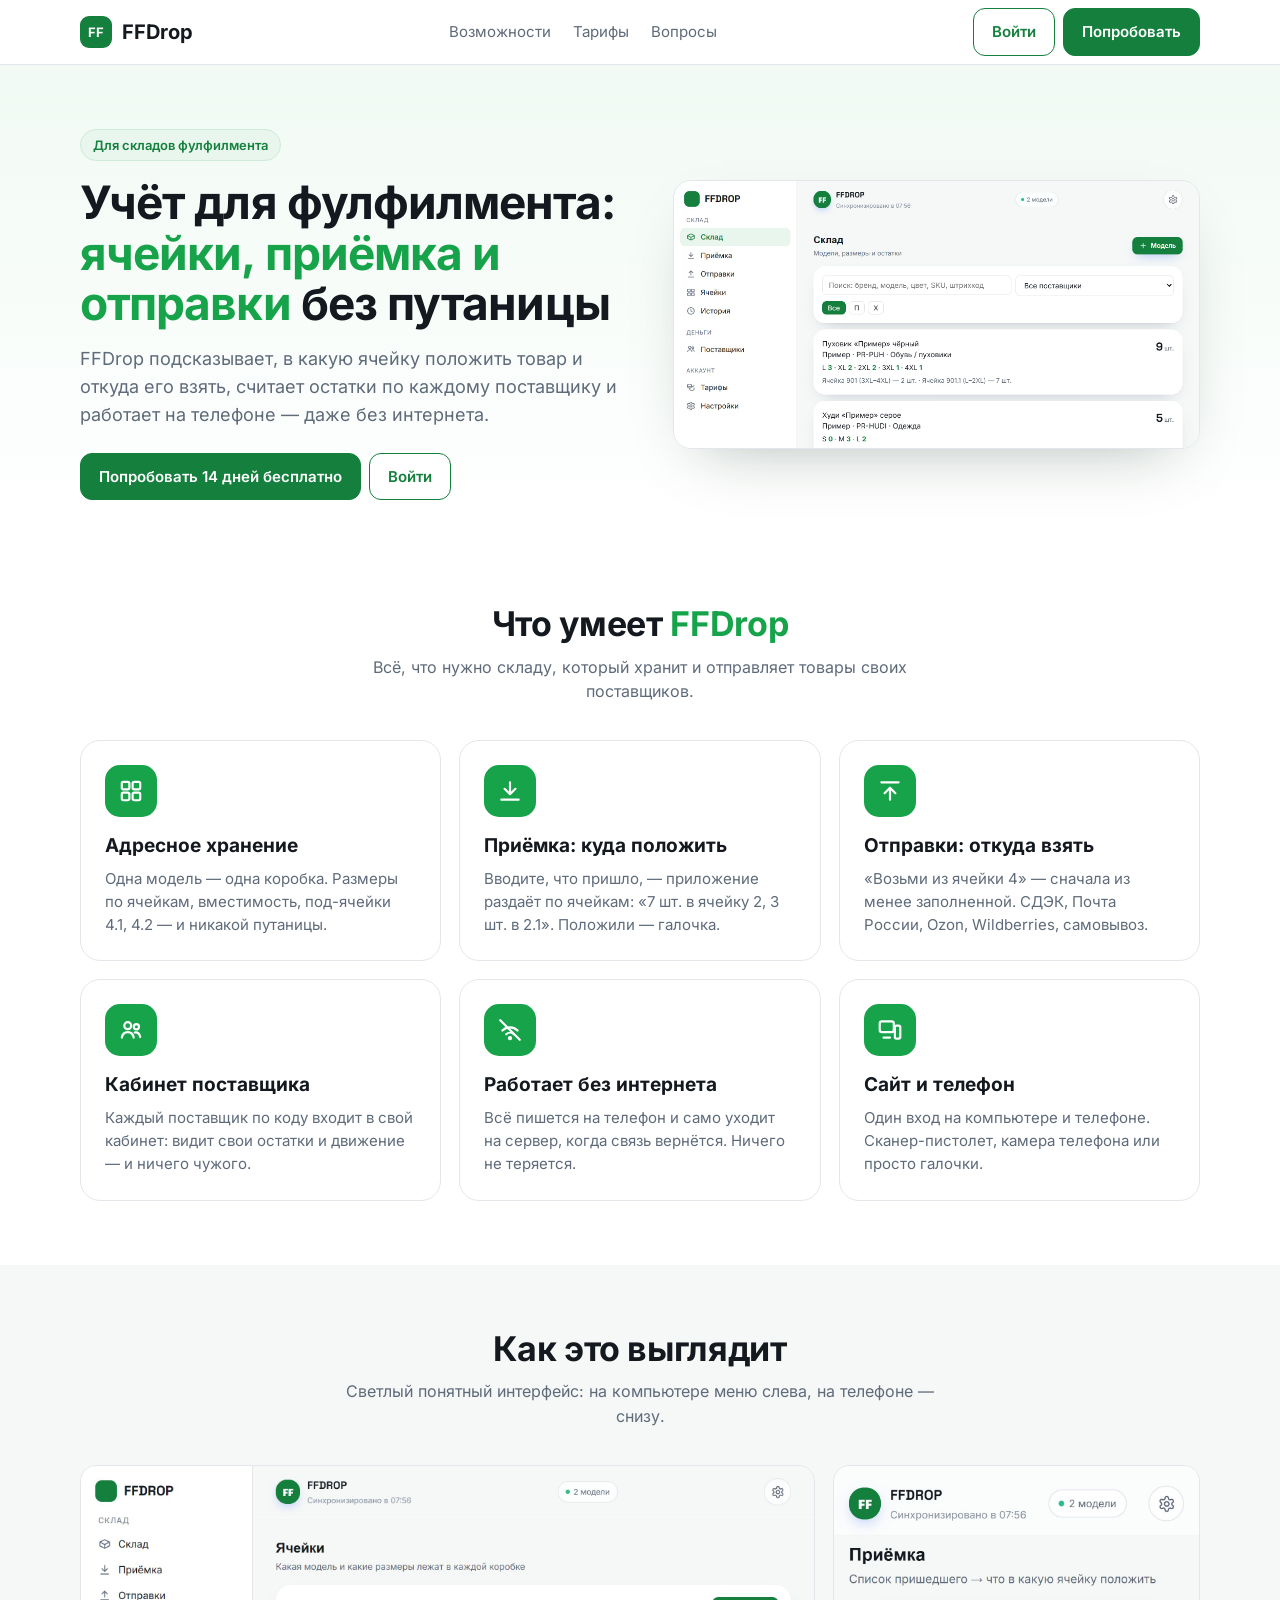
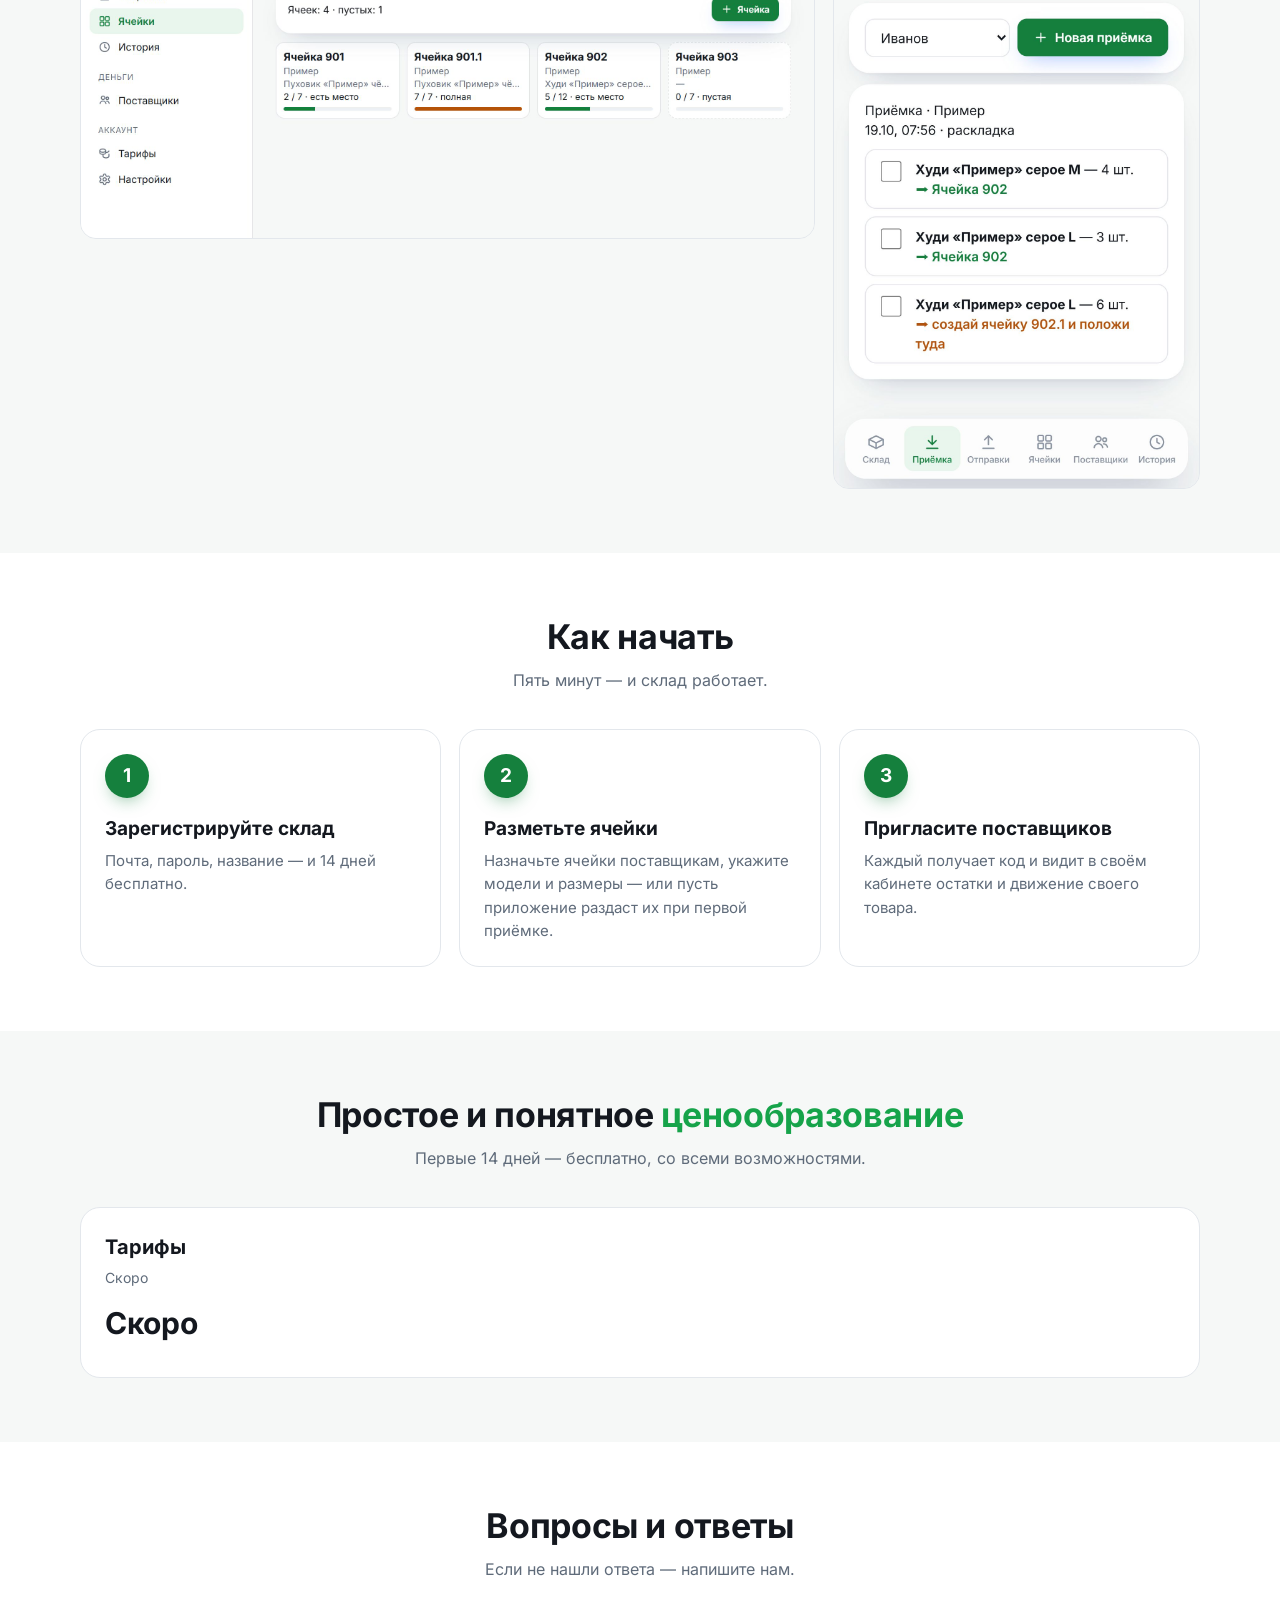
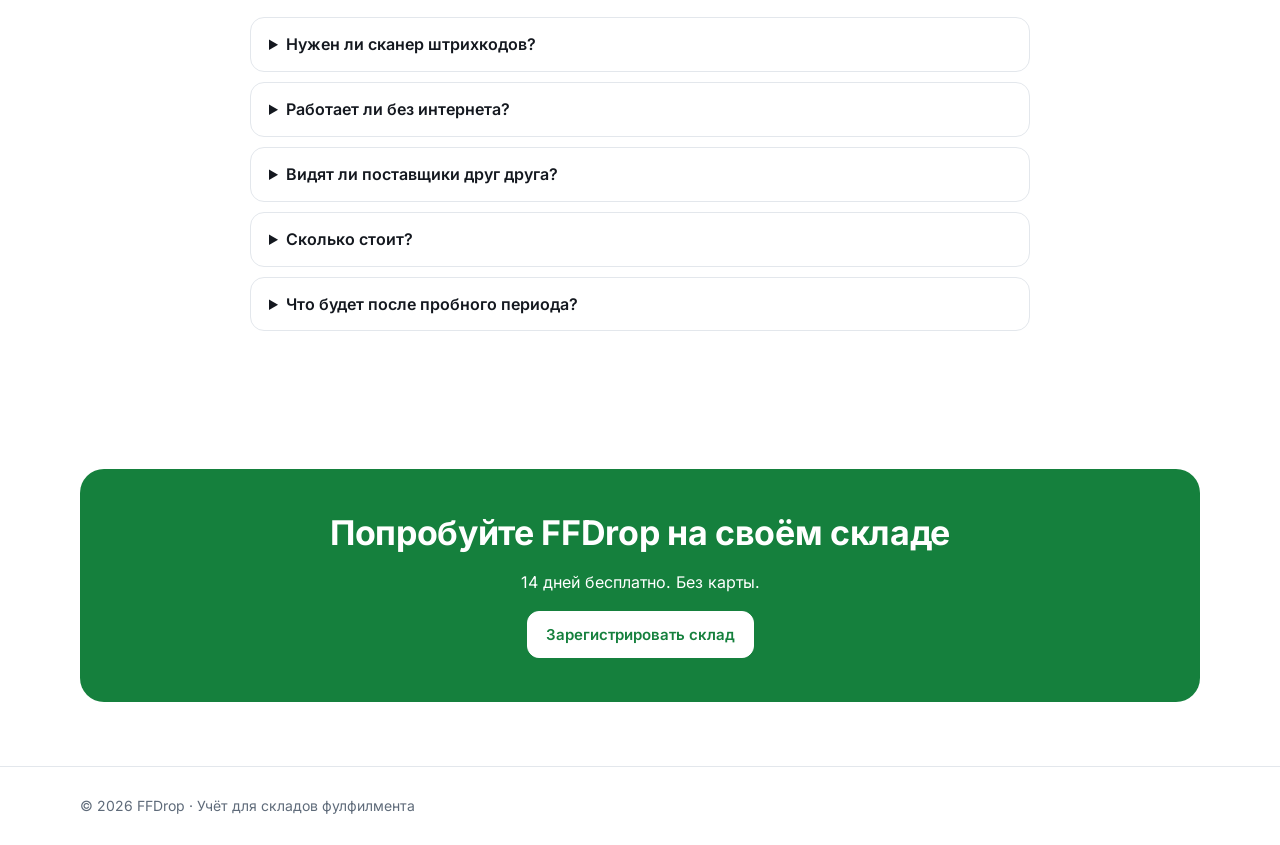
==== commit c4231fa8: "Выкладка FFDrop ffdrop-v4" ====
--- a/index.html
+++ b/index.html
@@ -54,7 +54,7 @@
 h1{font-size:46px;line-height:1.1;margin:16px 0;letter-spacing:-.02em}
 h1 em{font-style:normal;color:var(--g2)}
 .lead{font-size:18px;color:var(--t2);margin:0 0 24px}
-.hero img{width:100%;border-radius:18px;border:1px solid var(--b);box-shadow:0 24px 60px -30px rgba(20,40,30,.35)}
+.hero img{width:100%;height:auto;border-radius:18px;border:1px solid var(--b);box-shadow:0 24px 60px -30px rgba(20,40,30,.35)}
 section{padding:64px 0}
 h2{font-size:34px;line-height:1.2;text-align:center;margin:0 0 10px;letter-spacing:-.01em}
 h2 em{font-style:normal;color:var(--g2)}
@@ -67,11 +67,11 @@
 .card p{margin:0;color:var(--t2);font-size:15px}
 .alt{background:var(--bg)}
 .shots{display:grid;grid-template-columns:2fr 1fr;gap:18px;align-items:start}
-.shots img{width:100%;border-radius:16px;border:1px solid var(--b);background:#fff}
+.shots img{width:100%;height:auto;border-radius:16px;border:1px solid var(--b);background:#fff}
 .shots .col{display:grid;gap:18px}
-.steps{counter-reset:s;display:grid;grid-template-columns:repeat(3,1fr);gap:18px}
-.step{position:relative;padding-top:56px}
-.step:before{counter-increment:s;content:counter(s);position:absolute;top:24px;left:24px;width:34px;height:34px;border-radius:50%;background:var(--gs);color:var(--g);font-weight:800;display:flex;align-items:center;justify-content:center}
+.steps{display:grid;grid-template-columns:repeat(3,1fr);gap:18px}
+/* номер шага — зелёный круг с белой цифрой, отдельной строкой над заголовком */
+.step-num{width:44px;height:44px;border-radius:50%;background:var(--g);color:#fff;font-weight:800;font-size:19px;display:flex;align-items:center;justify-content:center;margin-bottom:16px;box-shadow:0 8px 18px -8px rgba(21,128,61,.6)}
 .tariffs{display:grid;grid-template-columns:repeat(auto-fit,minmax(220px,1fr));gap:18px}
 .tariff .name{font-size:20px;font-weight:700;margin-bottom:4px}
 .tariff .cond{color:var(--t2);font-size:14px;min-height:21px}
@@ -110,7 +110,7 @@
     <p class="lead">FFDrop подсказывает, в какую ячейку положить товар и откуда его взять, считает остатки по каждому поставщику и работает на телефоне — даже без интернета.</p>
     <div class="btns"><a class="btn p" href="app/#register">Попробовать 14 дней бесплатно</a><a class="btn o" href="app/">Войти</a></div>
   </div>
-  <img src="img/screen-stock.jpg" width="1280" height="760" alt="Склад в FFDrop: модели, размеры и ячейки">
+  <img src="img/screen-stock.jpg" width="1024" height="520" alt="Склад в FFDrop: модели, размеры и ячейки">
 </div></div>
 
 <section id="features"><div class="wrap">
@@ -136,7 +136,7 @@
   <h2>Как это выглядит</h2>
   <p class="sub">Светлый понятный интерфейс: на компьютере меню слева, на телефоне — снизу.</p>
   <div class="shots">
-    <img src="img/screen-cells.jpg" width="1280" height="760" alt="Ячейки склада: модель, размеры, заполненность" loading="lazy">
+    <img src="img/screen-cells.jpg" width="1024" height="520" alt="Ячейки склада: модель, размеры, заполненность" loading="lazy">
     <img src="img/screen-receipt.jpg" width="390" height="844" alt="Приёмка на телефоне: задания с галочками" loading="lazy">
   </div>
 </div></section>
@@ -145,9 +145,9 @@
   <h2>Как начать</h2>
   <p class="sub">Пять минут — и склад работает.</p>
   <div class="steps">
-    <div class="card step"><h3>Зарегистрируйте склад</h3><p>Почта, пароль, название — и 14 дней бесплатно.</p></div>
-    <div class="card step"><h3>Разметьте ячейки</h3><p>Назначьте ячейки поставщикам, укажите модели и размеры — или пусть приложение раздаст их при первой приёмке.</p></div>
-    <div class="card step"><h3>Пригласите поставщиков</h3><p>Каждый получает код и видит в своём кабинете остатки и движение своего товара.</p></div>
+    <div class="card step"><div class="step-num">1</div><h3>Зарегистрируйте склад</h3><p>Почта, пароль, название — и 14 дней бесплатно.</p></div>
+    <div class="card step"><div class="step-num">2</div><h3>Разметьте ячейки</h3><p>Назначьте ячейки поставщикам, укажите модели и размеры — или пусть приложение раздаст их при первой приёмке.</p></div>
+    <div class="card step"><div class="step-num">3</div><h3>Пригласите поставщиков</h3><p>Каждый получает код и видит в своём кабинете остатки и движение своего товара.</p></div>
   </div>
 </div></section>
 
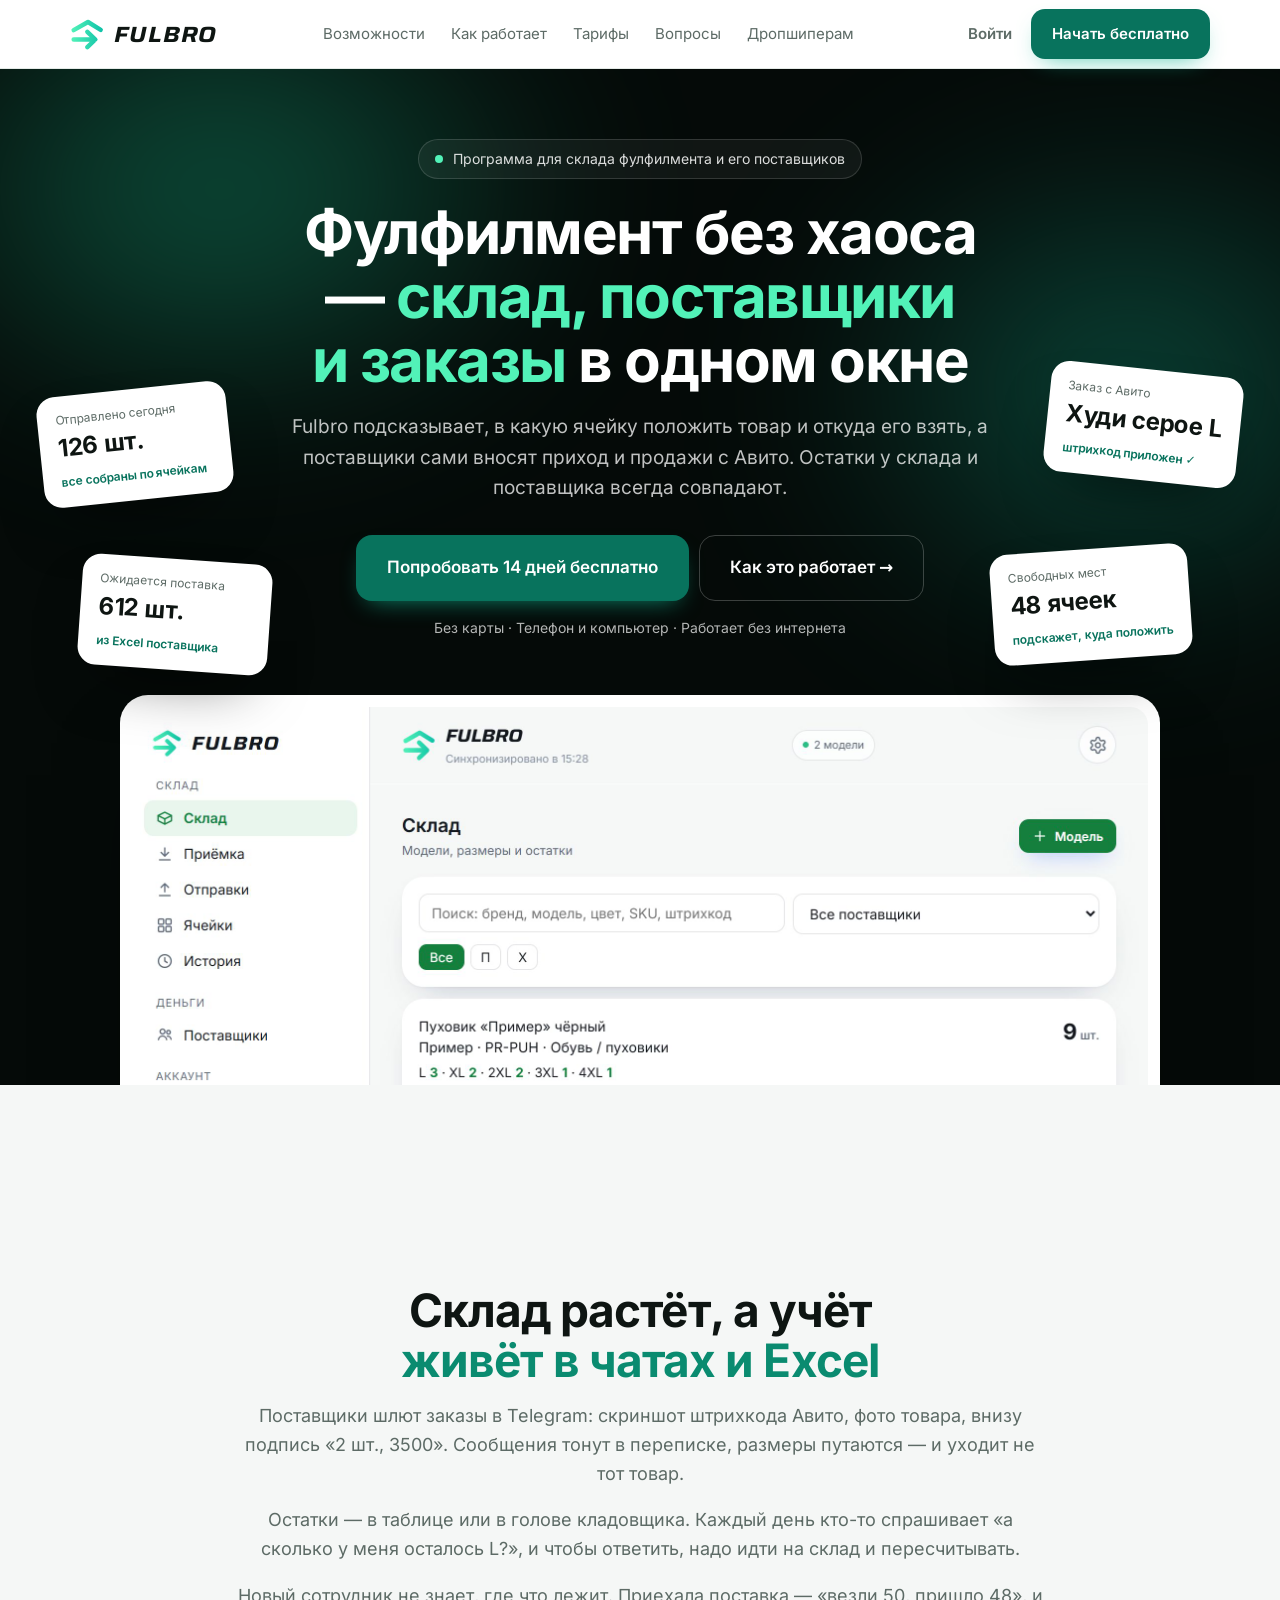
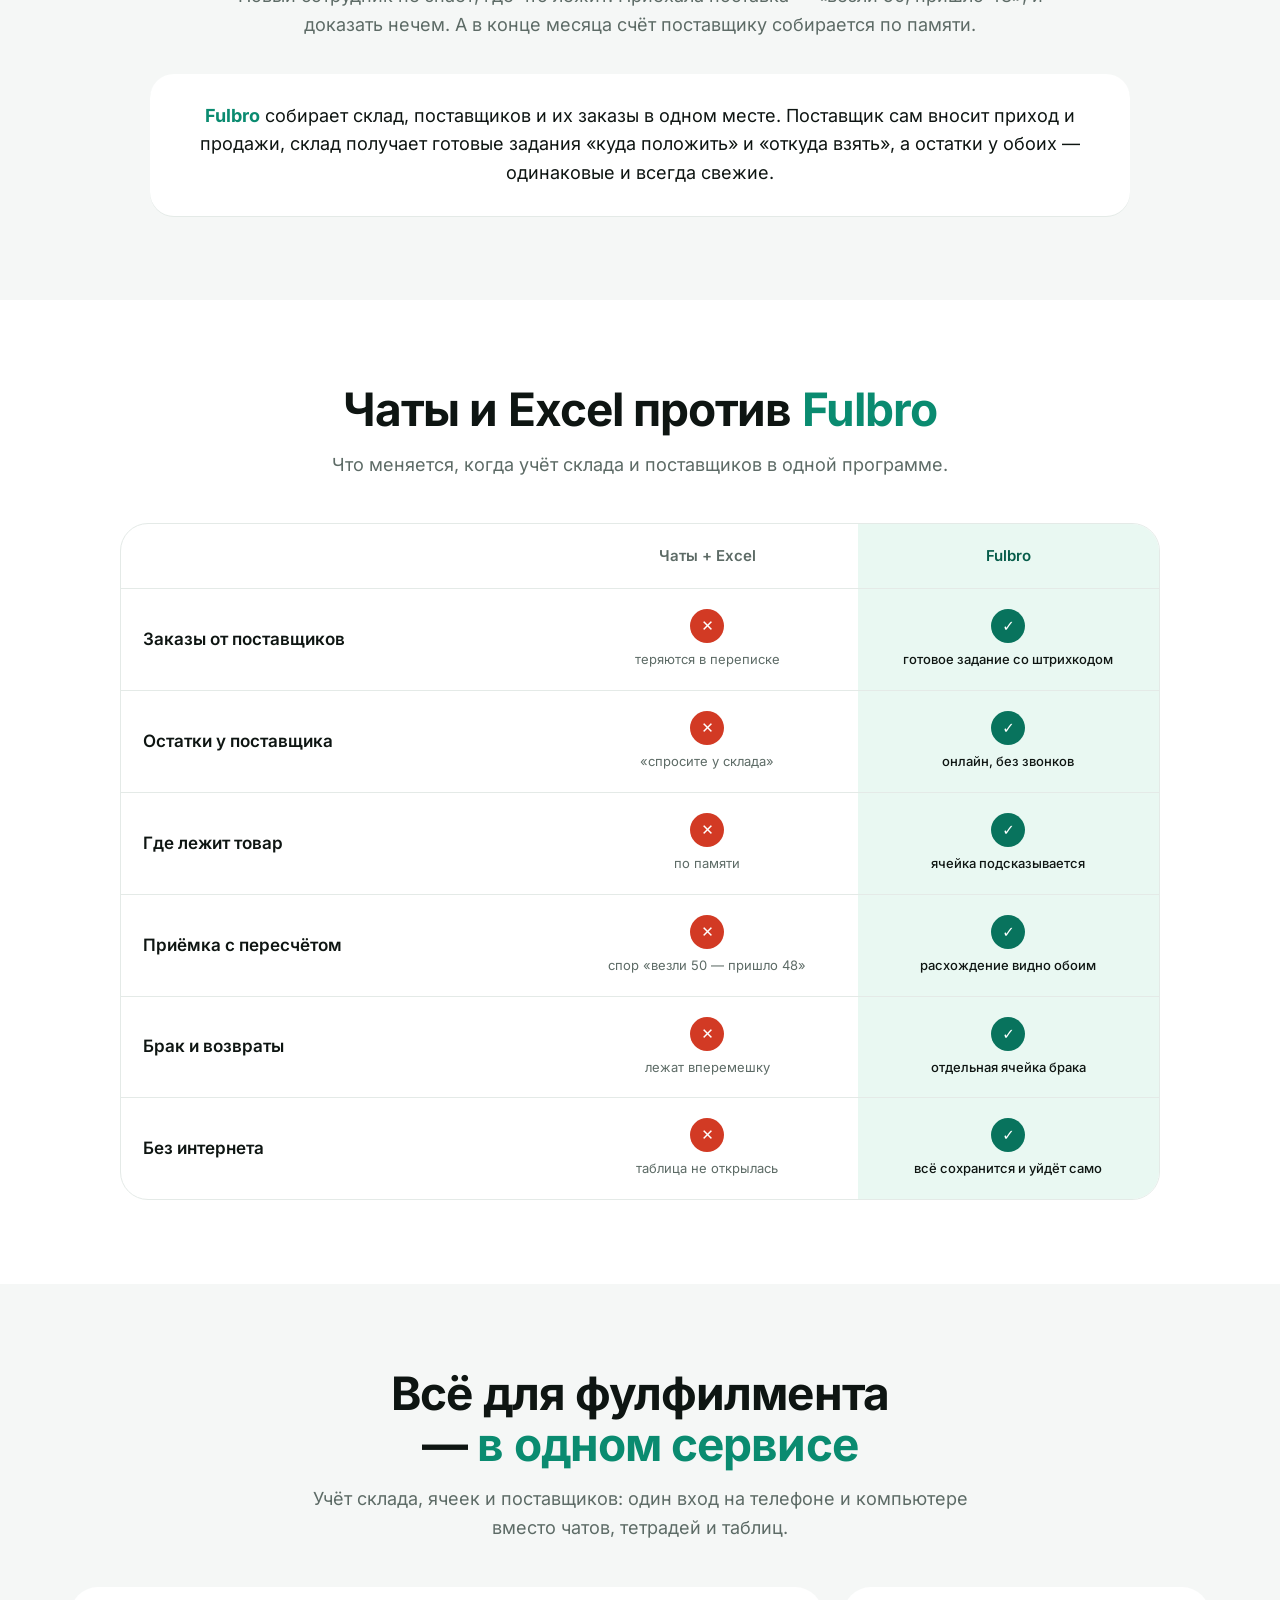
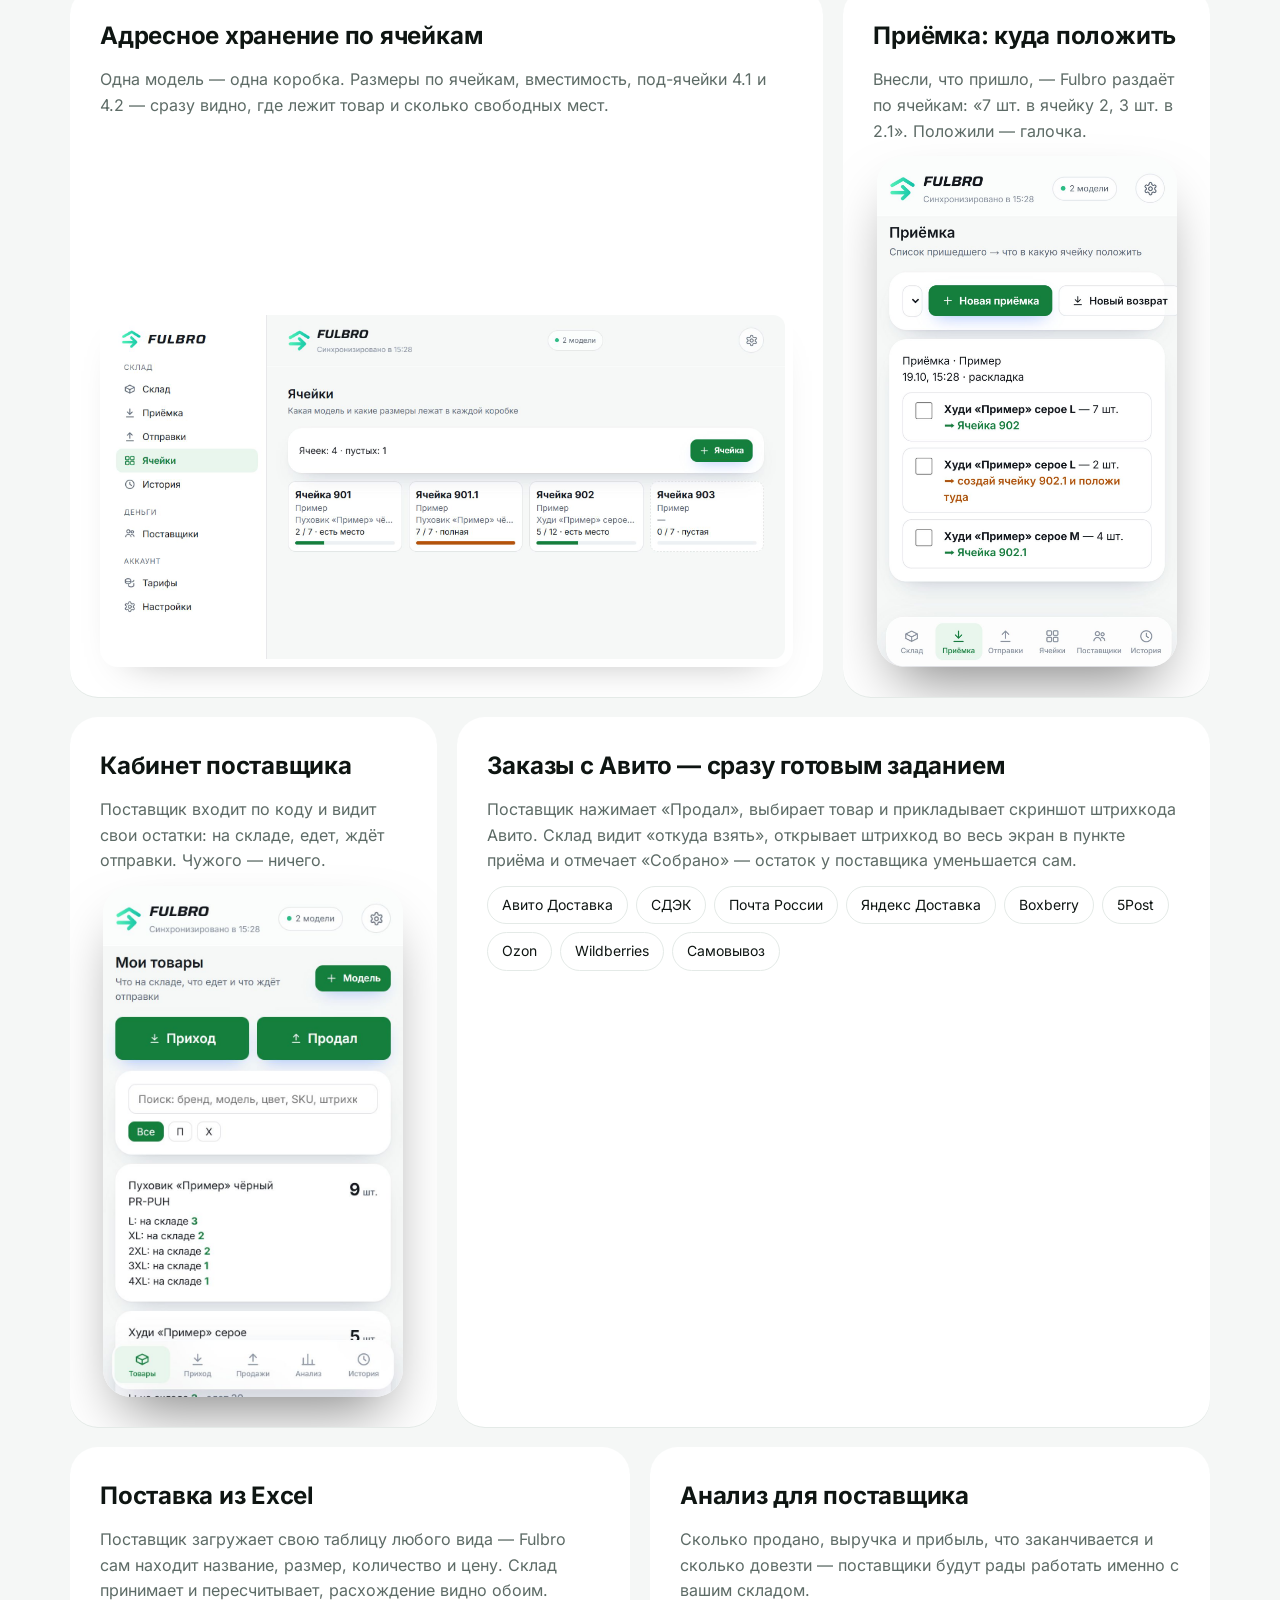
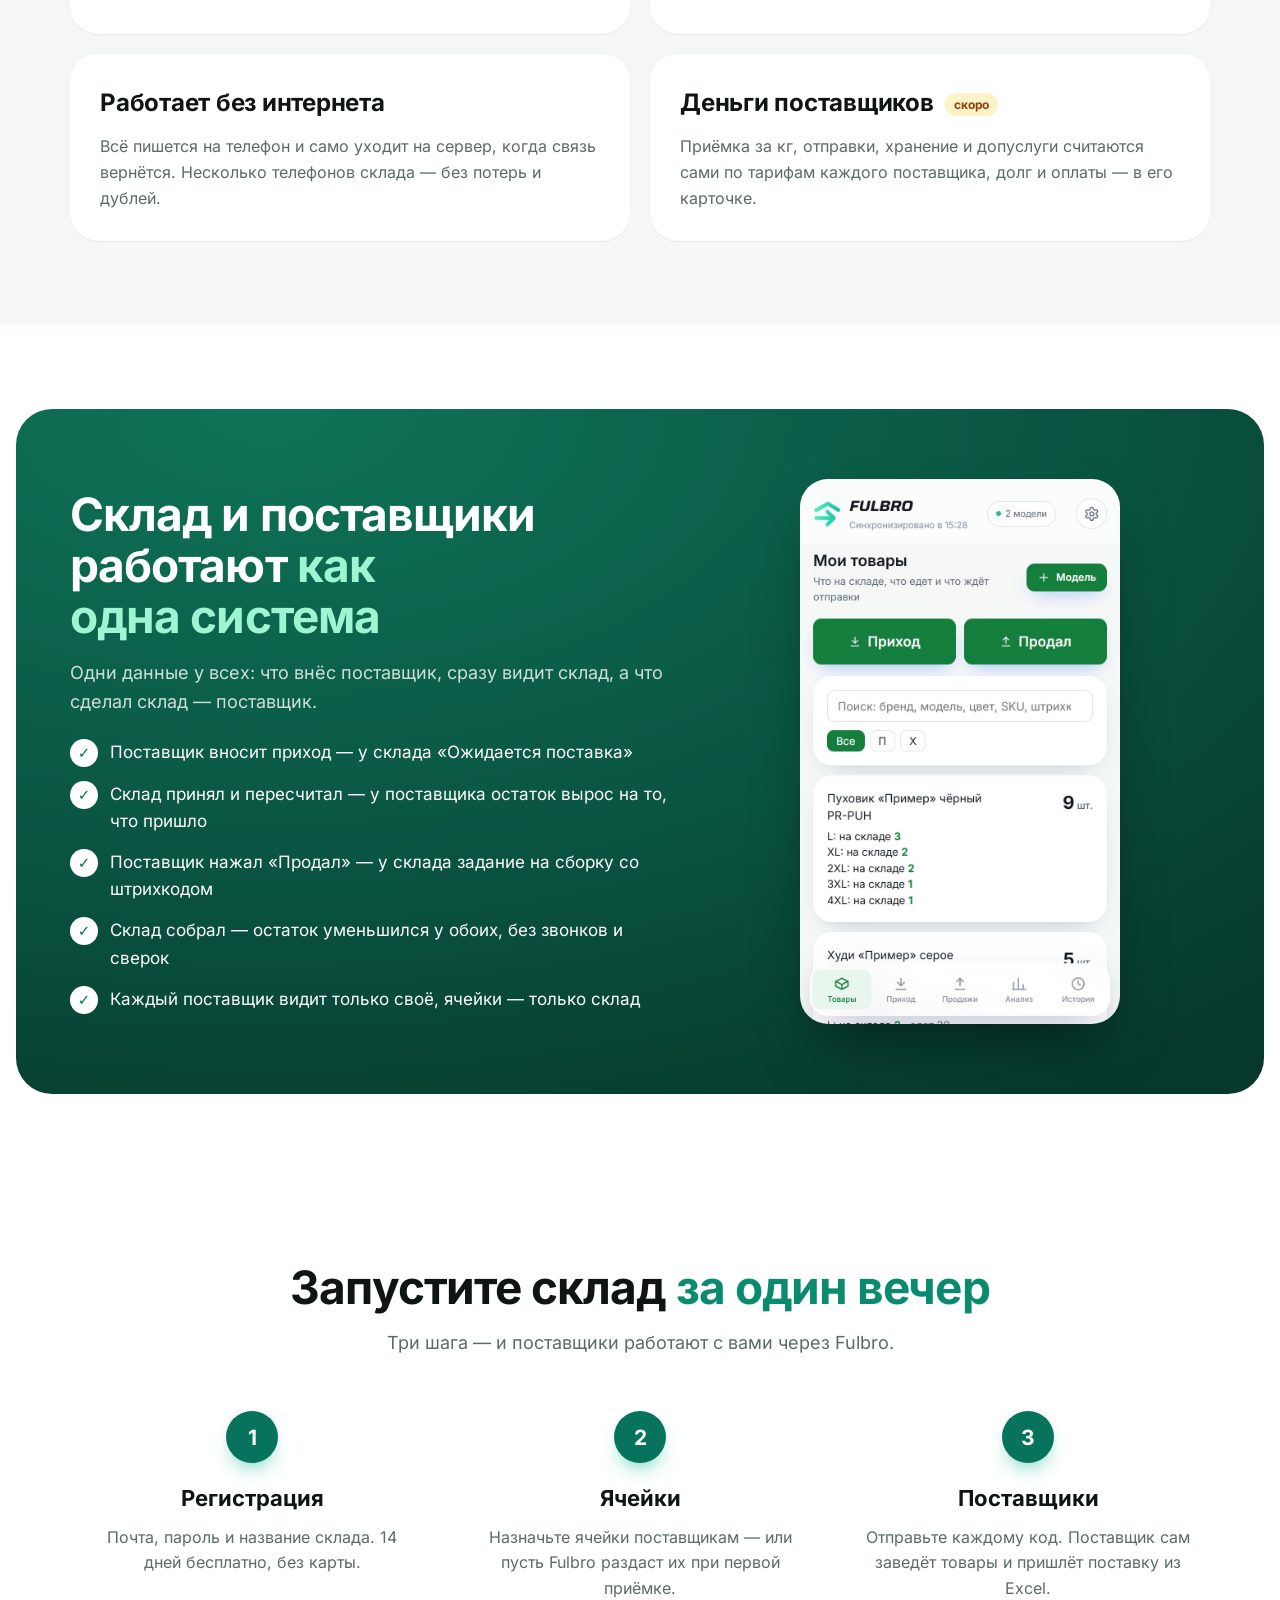
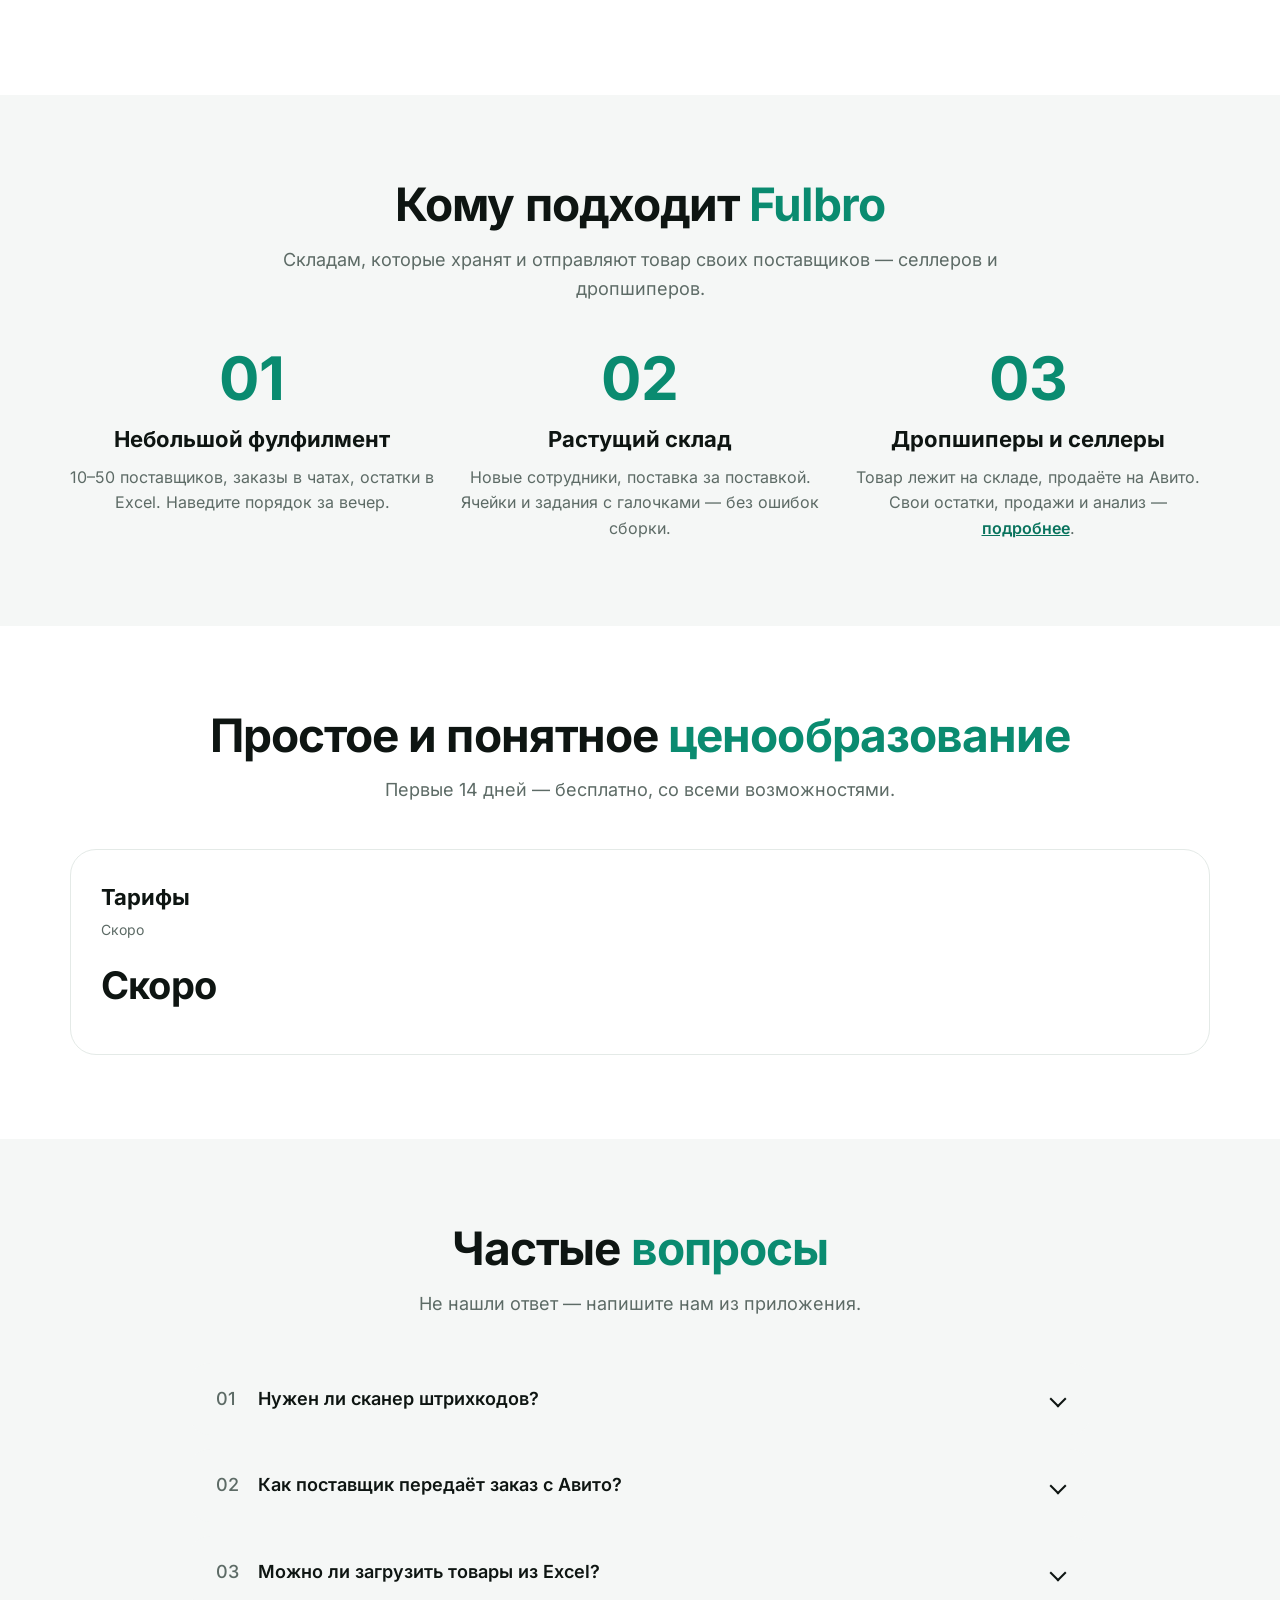
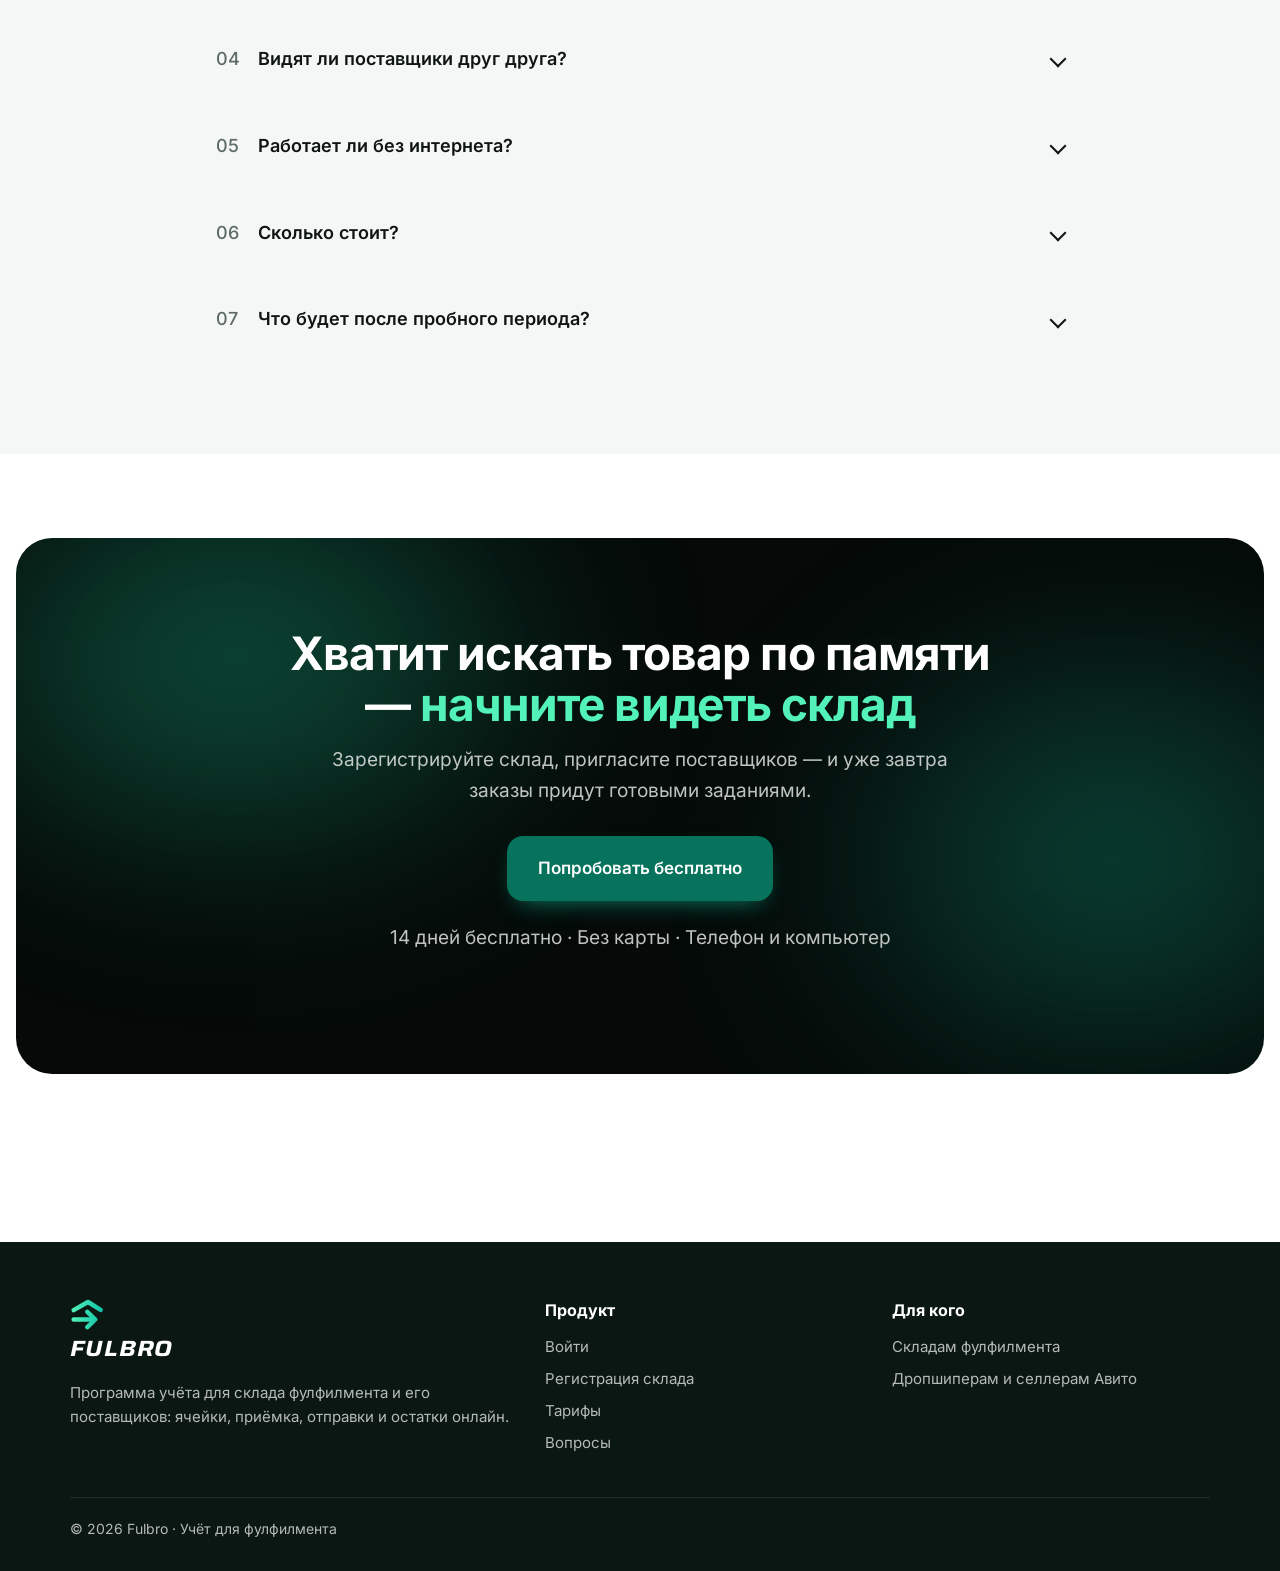
==== commit d9efaf58: "Выкладка Fulbro ffdrop-v5" ====
--- a/index.html
+++ b/index.html
@@ -5,178 +5,189 @@
 <meta name="viewport" content="width=device-width, initial-scale=1">
 <script>/* Приложение, установленное на экран «Домой» до переезда в app/, открывает корень сайта — ведём его в приложение. */
 try{ if((window.matchMedia && matchMedia('(display-mode: standalone)').matches) || navigator.standalone) location.replace('app/'); }catch(e){}</script>
-<title>FFDrop — учёт для фулфилмента: ячейки, приёмка и отправки</title>
-<meta name="description" content="Программа для склада фулфилмента: адресное хранение по ячейкам, приёмка с подсказкой «куда положить», отправки «откуда взять», кабинет поставщика. 14 дней бесплатно.">
+<title>Программа для фулфилмента: учёт склада, ячеек и поставщиков — Fulbro</title>
+<meta name="description" content="Fulbro — программа для склада фулфилмента: адресное хранение, приёмка и отправки по ячейкам, кабинет поставщика с остатками онлайн. 14 дней бесплатно.">
+<meta name="robots" content="index, follow, max-image-preview:large">
 <link rel="canonical" href="https://maxkrew.github.io/">
 <meta property="og:type" content="website">
 <meta property="og:locale" content="ru_RU">
-<meta property="og:title" content="FFDrop — учёт для фулфилмента">
-<meta property="og:description" content="Ячейки, приёмка и отправки без путаницы. Работает на телефоне и компьютере, даже без интернета.">
+<meta property="og:site_name" content="Fulbro">
+<meta property="og:title" content="Fulbro — программа для фулфилмента">
+<meta property="og:description" content="Склад, поставщики и заказы в одном окне: ячейки, приёмка, отправки и кабинет поставщика. Работает на телефоне и компьютере.">
 <meta property="og:url" content="https://maxkrew.github.io/">
-<meta property="og:image" content="https://maxkrew.github.io/img/screen-stock.jpg">
-<meta name="theme-color" content="#15803D">
-<link rel="icon" href="app/icon-192.png">
+<meta property="og:image" content="https://maxkrew.github.io/img/og.jpg">
+<meta property="og:image:width" content="1200">
+<meta property="og:image:height" content="630">
+<meta name="twitter:card" content="summary_large_image">
+<meta name="theme-color" content="#050A08">
+<link rel="icon" href="favicon.ico" sizes="any">
+<link rel="icon" href="app/logo-mark.svg" type="image/svg+xml">
+<link rel="apple-touch-icon" href="app/apple-touch-icon.png">
+<link rel="preload" href="app/fonts/Saira-700i-wide-latin.woff2" as="font" type="font/woff2" crossorigin>
 <link rel="stylesheet" href="app/fonts/fonts.css">
+<link rel="stylesheet" href="site.css">
 <script type="application/ld+json">
-{"@context":"https://schema.org","@type":"SoftwareApplication","name":"FFDrop","applicationCategory":"BusinessApplication",
- "operatingSystem":"Web, Android, iOS","inLanguage":"ru","url":"https://maxkrew.github.io/",
- "description":"Учёт для склада фулфилмента: адресное хранение по ячейкам, приёмка, отправки, кабинет поставщика.",
- "offers":{"@type":"Offer","price":"0","priceCurrency":"RUB","description":"14 дней бесплатно"}}
+{"@context":"https://schema.org","@graph":[
+ {"@type":"Organization","@id":"https://maxkrew.github.io/#org","name":"Fulbro","url":"https://maxkrew.github.io/","logo":"https://maxkrew.github.io/app/icon-512.png"},
+ {"@type":"WebSite","@id":"https://maxkrew.github.io/#site","name":"Fulbro","url":"https://maxkrew.github.io/","inLanguage":"ru","publisher":{"@id":"https://maxkrew.github.io/#org"}},
+ {"@type":"SoftwareApplication","name":"Fulbro","applicationCategory":"BusinessApplication","applicationSubCategory":"WMS для фулфилмента",
+  "operatingSystem":"Web, Android, iOS","inLanguage":"ru","url":"https://maxkrew.github.io/","image":"https://maxkrew.github.io/img/screen-stock.jpg",
+  "description":"Программа учёта для склада фулфилмента: адресное хранение по ячейкам, приёмка и отправки, кабинет поставщика с остатками онлайн.",
+  "featureList":["Адресное хранение по ячейкам","Приёмка с подсказкой, куда положить","Отправки с подсказкой, откуда взять","Кабинет поставщика (дропшипера) с остатками","Заказы поставщика со скриншотом штрихкода Авито","Загрузка поставки из Excel","Работа без интернета"],
+  "offers":{"@type":"Offer","price":"0","priceCurrency":"RUB","description":"14 дней бесплатно"},"publisher":{"@id":"https://maxkrew.github.io/#org"}}]}
 </script>
 <script type="application/ld+json">
 {"@context":"https://schema.org","@type":"FAQPage","mainEntity":[
  {"@type":"Question","name":"Нужен ли сканер штрихкодов?","acceptedAnswer":{"@type":"Answer","text":"Нет. Приёмка и отправка работают галочками. Если сканер есть — подойдёт обычный сканер-пистолет или камера телефона."}},
+ {"@type":"Question","name":"Как поставщик передаёт заказ с Авито?","acceptedAnswer":{"@type":"Answer","text":"Нажимает «Продал», выбирает товар и размер и прикладывает скриншот штрихкода Авито. Склад получает готовое задание на сборку и открывает штрихкод во весь экран в пункте приёма."}},
+ {"@type":"Question","name":"Можно ли загрузить товары из Excel?","acceptedAnswer":{"@type":"Answer","text":"Да. Поставщик загружает свою таблицу любого вида — приложение само находит название, размер, количество и цену, а он проверяет и отправляет поставку на склад."}},
+ {"@type":"Question","name":"Видят ли поставщики друг друга?","acceptedAnswer":{"@type":"Answer","text":"Нет. Каждый поставщик видит только свои товары и остатки — без номеров ячеек и чужих данных. Его цены закупки и продажи не видит даже склад."}},
  {"@type":"Question","name":"Работает ли без интернета?","acceptedAnswer":{"@type":"Answer","text":"Да. Всё сохраняется на телефоне и само уходит на сервер, когда связь вернётся."}},
- {"@type":"Question","name":"Видят ли поставщики друг друга?","acceptedAnswer":{"@type":"Answer","text":"Нет. Каждый поставщик видит только свои товары, остатки и историю — без номеров ячеек и чужих данных."}},
- {"@type":"Question","name":"Сколько стоит?","acceptedAnswer":{"@type":"Answer","text":"Первые 14 дней бесплатно. Тарифы — на этой странице."}},
+ {"@type":"Question","name":"Сколько стоит?","acceptedAnswer":{"@type":"Answer","text":"Первые 14 дней бесплатно и без карты. Тарифы — на этой странице."}},
  {"@type":"Question","name":"Что будет после пробного периода?","acceptedAnswer":{"@type":"Answer","text":"Данные сохраняются. Без оплаты склад работает в режиме просмотра, после оплаты — снова как обычно."}}]}
 </script>
-<style>
-:root{--g:#15803D;--g2:#16A34A;--gs:#E8F6EE;--t:#14181F;--t2:#5F6B7A;--b:#E3E7EC;--bg:#F6F8F7}
-*{box-sizing:border-box}
-html{scroll-behavior:smooth}
-body{margin:0;font:16px/1.55 Inter,system-ui,-apple-system,Segoe UI,sans-serif;color:var(--t);background:#fff}
-a{color:inherit}
-.wrap{max-width:1160px;margin:0 auto;padding:0 20px}
-header{position:sticky;top:0;z-index:5;background:rgba(255,255,255,.92);backdrop-filter:blur(10px);border-bottom:1px solid var(--b)}
-.nav{display:flex;align-items:center;justify-content:space-between;gap:12px;height:64px}
-.logo{display:flex;align-items:center;gap:10px;font-weight:800;font-size:20px;text-decoration:none}
-.logo i{width:32px;height:32px;border-radius:9px;background:var(--g);display:inline-flex;align-items:center;justify-content:center;color:#fff;font-style:normal;font-size:13px}
-.links{display:flex;gap:22px;font-size:15px;color:var(--t2)}
-.links a{text-decoration:none}
-.btns{display:flex;gap:8px}
-.btn{display:inline-flex;align-items:center;justify-content:center;padding:11px 18px;border-radius:12px;font-weight:600;font-size:15px;text-decoration:none;border:1px solid var(--g);white-space:nowrap}
-.btn.p{background:var(--g);color:#fff}
-.btn.o{background:#fff;color:var(--g)}
-.hero{background:linear-gradient(180deg,#F1FAF4,#fff);padding:64px 0 40px}
-.hero-grid{display:grid;grid-template-columns:1.05fr 1fr;gap:40px;align-items:center}
-.tag{display:inline-block;background:var(--gs);color:var(--g);border:1px solid #CDEBD8;border-radius:999px;padding:5px 12px;font-size:13px;font-weight:600}
-h1{font-size:46px;line-height:1.1;margin:16px 0;letter-spacing:-.02em}
-h1 em{font-style:normal;color:var(--g2)}
-.lead{font-size:18px;color:var(--t2);margin:0 0 24px}
-.hero img{width:100%;height:auto;border-radius:18px;border:1px solid var(--b);box-shadow:0 24px 60px -30px rgba(20,40,30,.35)}
-section{padding:64px 0}
-h2{font-size:34px;line-height:1.2;text-align:center;margin:0 0 10px;letter-spacing:-.01em}
-h2 em{font-style:normal;color:var(--g2)}
-.sub{color:var(--t2);text-align:center;margin:0 auto 36px;max-width:640px}
-.grid3{display:grid;grid-template-columns:repeat(3,1fr);gap:18px}
-.card{background:#fff;border:1px solid var(--b);border-radius:20px;padding:24px}
-.ico{width:52px;height:52px;border-radius:15px;background:var(--g2);color:#fff;display:flex;align-items:center;justify-content:center;margin-bottom:14px}
-.ico svg{width:26px;height:26px;fill:none;stroke:#fff;stroke-width:2;stroke-linecap:round;stroke-linejoin:round}
-.card h3{margin:0 0 6px;font-size:19px}
-.card p{margin:0;color:var(--t2);font-size:15px}
-.alt{background:var(--bg)}
-.shots{display:grid;grid-template-columns:2fr 1fr;gap:18px;align-items:start}
-.shots img{width:100%;height:auto;border-radius:16px;border:1px solid var(--b);background:#fff}
-.shots .col{display:grid;gap:18px}
-.steps{display:grid;grid-template-columns:repeat(3,1fr);gap:18px}
-/* номер шага — зелёный круг с белой цифрой, отдельной строкой над заголовком */
-.step-num{width:44px;height:44px;border-radius:50%;background:var(--g);color:#fff;font-weight:800;font-size:19px;display:flex;align-items:center;justify-content:center;margin-bottom:16px;box-shadow:0 8px 18px -8px rgba(21,128,61,.6)}
-.tariffs{display:grid;grid-template-columns:repeat(auto-fit,minmax(220px,1fr));gap:18px}
-.tariff .name{font-size:20px;font-weight:700;margin-bottom:4px}
-.tariff .cond{color:var(--t2);font-size:14px;min-height:21px}
-.tariff .price{font-size:30px;font-weight:800;margin:12px 0 6px}
-.tariff .price span{font-size:14px;font-weight:500;color:var(--t2)}
-.tariff .feat{font-size:14px;color:var(--t);min-height:21px;margin-bottom:14px}
-details{border:1px solid var(--b);border-radius:14px;padding:14px 18px;background:#fff;margin:0 auto 10px;max-width:780px}
-summary{cursor:pointer;font-weight:600}
-details p{color:var(--t2);margin:10px 0 0}
-.cta{background:var(--g);color:#fff;text-align:center;border-radius:24px;padding:44px 20px}
-.cta h2{color:#fff}
-.cta .btn{background:#fff;color:var(--g);border-color:#fff}
-footer{border-top:1px solid var(--b);padding:28px 0;color:var(--t2);font-size:14px}
-@media (max-width:900px){
-  .hero-grid,.shots{grid-template-columns:1fr}
-  .grid3,.steps{grid-template-columns:1fr}
-  h1{font-size:34px} h2{font-size:27px}
-  .links{display:none}
-  section{padding:48px 0}
-}
-@media (max-width:420px){ .btns .btn.o{display:none} .btn{padding:10px 14px} }
-</style>
 </head>
 <body>
 <header><div class="wrap nav">
-  <a class="logo" href="./"><i>FF</i>FFDrop</a>
-  <nav class="links"><a href="#features">Возможности</a><a href="#tariffs">Тарифы</a><a href="#faq">Вопросы</a></nav>
-  <div class="btns"><a class="btn o" href="app/">Войти</a><a class="btn p" href="app/#register">Попробовать</a></div>
+  <a class="logo" href="./" aria-label="Fulbro — на главную"><img src="app/logo-mark.svg" alt="" width="34" height="33">FULBRO</a>
+  <nav class="links" aria-label="Разделы"><a href="#features">Возможности</a><a href="#how">Как работает</a><a href="#tariffs">Тарифы</a><a href="#faq">Вопросы</a><a href="dropshipping/">Дропшиперам</a></nav>
+  <div class="btns"><a class="btn l" href="app/">Войти</a><a class="btn p" href="app/#register">Начать бесплатно</a></div>
 </div></header>
 
 <main>
-<div class="hero"><div class="wrap hero-grid">
-  <div>
-    <span class="tag">Для складов фулфилмента</span>
-    <h1>Учёт для фулфилмента: <em>ячейки, приёмка и отправки</em> без путаницы</h1>
-    <p class="lead">FFDrop подсказывает, в какую ячейку положить товар и откуда его взять, считает остатки по каждому поставщику и работает на телефоне — даже без интернета.</p>
-    <div class="btns"><a class="btn p" href="app/#register">Попробовать 14 дней бесплатно</a><a class="btn o" href="app/">Войти</a></div>
-  </div>
-  <img src="img/screen-stock.jpg" width="1024" height="520" alt="Склад в FFDrop: модели, размеры и ячейки">
-</div></div>
-
-<section id="features"><div class="wrap">
-  <h2>Что умеет <em>FFDrop</em></h2>
-  <p class="sub">Всё, что нужно складу, который хранит и отправляет товары своих поставщиков.</p>
-  <div class="grid3">
-    <div class="card"><div class="ico"><svg viewBox="0 0 24 24"><rect x="3.5" y="3.5" width="7" height="7" rx="1.5"/><rect x="13.5" y="3.5" width="7" height="7" rx="1.5"/><rect x="3.5" y="13.5" width="7" height="7" rx="1.5"/><rect x="13.5" y="13.5" width="7" height="7" rx="1.5"/></svg></div>
-      <h3>Адресное хранение</h3><p>Одна модель — одна коробка. Размеры по ячейкам, вместимость, под-ячейки 4.1, 4.2 — и никакой путаницы.</p></div>
-    <div class="card"><div class="ico"><svg viewBox="0 0 24 24"><path d="M12 4v11M7 10l5 5 5-5M4 20h16"/></svg></div>
-      <h3>Приёмка: куда положить</h3><p>Вводите, что пришло, — приложение раздаёт по ячейкам: «7 шт. в ячейку 2, 3 шт. в 2.1». Положили — галочка.</p></div>
-    <div class="card"><div class="ico"><svg viewBox="0 0 24 24"><path d="M12 20V9M7 14l5-5 5 5M4 4h16"/></svg></div>
-      <h3>Отправки: откуда взять</h3><p>«Возьми из ячейки 4» — сначала из менее заполненной. СДЭК, Почта России, Ozon, Wildberries, самовывоз.</p></div>
-    <div class="card"><div class="ico"><svg viewBox="0 0 24 24"><circle cx="9" cy="8" r="3.2"/><path d="M3.5 19c.6-3 2.9-5 5.5-5s4.9 2 5.5 5"/><circle cx="17" cy="9" r="2.4"/><path d="M15.5 14.3c2.4-.3 4.4 1.4 5 4.2"/></svg></div>
-      <h3>Кабинет поставщика</h3><p>Каждый поставщик по коду входит в свой кабинет: видит свои остатки и движение — и ничего чужого.</p></div>
-    <div class="card"><div class="ico"><svg viewBox="0 0 24 24"><path d="M5 12.5a10 10 0 0 1 14 0M8.5 16a5 5 0 0 1 7 0"/><circle cx="12" cy="19.5" r="1"/><path d="M3 3l18 18"/></svg></div>
-      <h3>Работает без интернета</h3><p>Всё пишется на телефон и само уходит на сервер, когда связь вернётся. Ничего не теряется.</p></div>
-    <div class="card"><div class="ico"><svg viewBox="0 0 24 24"><rect x="2.5" y="4" width="13" height="10" rx="2"/><rect x="16.5" y="8" width="5" height="12" rx="1.5"/><path d="M6 19h6"/></svg></div>
-      <h3>Сайт и телефон</h3><p>Один вход на компьютере и телефоне. Сканер-пистолет, камера телефона или просто галочки.</p></div>
+<div class="dark glow">
+  <div class="hero"><div class="wrap">
+    <div class="float f1"><small>Отправлено сегодня</small><b>126 шт.</b><span>все собраны по ячейкам</span></div>
+    <div class="float f2"><small>Ожидается поставка</small><b>612 шт.</b><span>из Excel поставщика</span></div>
+    <div class="float f3"><small>Заказ с Авито</small><b>Худи серое L</b><span>штрихкод приложен ✓</span></div>
+    <div class="float f4"><small>Свободных мест</small><b>48 ячеек</b><span>подскажет, куда положить</span></div>
+    <span class="pill"><i></i>Программа для склада фулфилмента и его поставщиков</span>
+    <h1>Фулфилмент без хаоса — <em>склад, поставщики и заказы</em> в одном окне</h1>
+    <p class="lead">Fulbro подсказывает, в какую ячейку положить товар и откуда его взять, а поставщики сами вносят приход и продажи с Авито. Остатки у склада и поставщика всегда совпадают.</p>
+    <div class="btns"><a class="btn p big" href="app/#register">Попробовать 14 дней бесплатно</a><a class="btn o big hide-s" href="#how">Как это работает →</a></div>
+    <p class="note">Без карты · Телефон и компьютер · Работает без интернета</p>
+    <div class="device"><img src="img/screen-stock.jpg" width="2048" height="1040" alt="Программа для фулфилмента Fulbro: модели, размеры, остатки и ячейки склада" fetchpriority="high"></div>
+  </div></div>
+</div>
+
+<section class="alt pain after-device"><div class="wrap">
+  <h2>Склад растёт, а учёт <em>живёт в чатах и Excel</em></h2>
+  <p>Поставщики шлют заказы в Telegram: скриншот штрихкода Авито, фото товара, внизу подпись «2 шт., 3500». Сообщения тонут в переписке, размеры путаются — и уходит не тот товар.</p>
+  <p>Остатки — в таблице или в голове кладовщика. Каждый день кто-то спрашивает «а сколько у меня осталось L?», и чтобы ответить, надо идти на склад и пересчитывать.</p>
+  <p>Новый сотрудник не знает, где что лежит. Приехала поставка — «везли 50, пришло 48», и доказать нечем. А в конце месяца счёт поставщику собирается по памяти.</p>
+  <div class="box"><b>Fulbro</b> собирает склад, поставщиков и их заказы в одном месте. Поставщик сам вносит приход и продажи, склад получает готовые задания «куда положить» и «откуда взять», а остатки у обоих — одинаковые и всегда свежие.</div>
+</div></section>
+
+<section><div class="wrap">
+  <h2>Чаты и Excel против <em>Fulbro</em></h2>
+  <p class="sub">Что меняется, когда учёт склада и поставщиков в одной программе.</p>
+  <div class="cmp"><table>
+    <thead><tr><th scope="col"></th><th scope="col">Чаты + Excel</th><th scope="col" class="us">Fulbro</th></tr></thead>
+    <tbody>
+      <tr><td>Заказы от поставщиков</td><td><span class="no">✕</span><small>теряются в переписке</small></td><td class="us"><span class="yes">✓</span><small>готовое задание со штрихкодом</small></td></tr>
+      <tr><td>Остатки у поставщика</td><td><span class="no">✕</span><small>«спросите у склада»</small></td><td class="us"><span class="yes">✓</span><small>онлайн, без звонков</small></td></tr>
+      <tr><td>Где лежит товар</td><td><span class="no">✕</span><small>по памяти</small></td><td class="us"><span class="yes">✓</span><small>ячейка подсказывается</small></td></tr>
+      <tr><td>Приёмка с пересчётом</td><td><span class="no">✕</span><small>спор «везли 50 — пришло 48»</small></td><td class="us"><span class="yes">✓</span><small>расхождение видно обоим</small></td></tr>
+      <tr><td>Брак и возвраты</td><td><span class="no">✕</span><small>лежат вперемешку</small></td><td class="us"><span class="yes">✓</span><small>отдельная ячейка брака</small></td></tr>
+      <tr><td>Без интернета</td><td><span class="no">✕</span><small>таблица не открылась</small></td><td class="us"><span class="yes">✓</span><small>всё сохранится и уйдёт само</small></td></tr>
+    </tbody>
+  </table></div>
+</div></section>
+
+<section class="alt" id="features"><div class="wrap">
+  <h2>Всё для фулфилмента — <em>в одном сервисе</em></h2>
+  <p class="sub">Учёт склада, ячеек и поставщиков: один вход на телефоне и компьютере вместо чатов, тетрадей и таблиц.</p>
+  <div class="bento">
+    <div class="tile w4"><h3>Адресное хранение по ячейкам</h3><p>Одна модель — одна коробка. Размеры по ячейкам, вместимость, под-ячейки 4.1 и 4.2 — сразу видно, где лежит товар и сколько свободных мест.</p>
+      <div class="shot"><img src="img/screen-cells.jpg" width="2048" height="1040" alt="Адресное хранение на складе фулфилмента: ячейки, модели и заполненность" loading="lazy"></div></div>
+    <div class="tile w2"><h3>Приёмка: куда положить</h3><p>Внесли, что пришло, — Fulbro раздаёт по ячейкам: «7 шт. в ячейку 2, 3 шт. в 2.1». Положили — галочка.</p>
+      <div class="phone"><img src="img/screen-receipt.jpg" width="390" height="844" alt="Приёмка товара на телефоне: задания по ячейкам с галочками" loading="lazy"></div></div>
+    <div class="tile w2"><h3>Кабинет поставщика</h3><p>Поставщик входит по коду и видит свои остатки: на складе, едет, ждёт отправки. Чужого — ничего.</p>
+      <div class="phone"><img src="img/screen-supplier.jpg" width="780" height="1328" alt="Кабинет поставщика (дропшипера): остатки на складе фулфилмента" loading="lazy"></div></div>
+    <div class="tile w4"><h3>Заказы с Авито — сразу готовым заданием</h3><p>Поставщик нажимает «Продал», выбирает товар и прикладывает скриншот штрихкода Авито. Склад видит «откуда взять», открывает штрихкод во весь экран в пункте приёма и отмечает «Собрано» — остаток у поставщика уменьшается сам.</p>
+      <div class="chips"><span>Авито Доставка</span><span>СДЭК</span><span>Почта России</span><span>Яндекс Доставка</span><span>Boxberry</span><span>5Post</span><span>Ozon</span><span>Wildberries</span><span>Самовывоз</span></div></div>
+    <div class="tile w3"><h3>Поставка из Excel</h3><p>Поставщик загружает свою таблицу любого вида — Fulbro сам находит название, размер, количество и цену. Склад принимает и пересчитывает, расхождение видно обоим.</p></div>
+    <div class="tile w3"><h3>Анализ для поставщика</h3><p>Сколько продано, выручка и прибыль, что заканчивается и сколько довезти — поставщики будут рады работать именно с вашим складом.</p></div>
+    <div class="tile w3"><h3>Работает без интернета</h3><p>Всё пишется на телефон и само уходит на сервер, когда связь вернётся. Несколько телефонов склада — без потерь и дублей.</p></div>
+    <div class="tile w3"><h3>Деньги поставщиков <span class="soon">скоро</span></h3><p>Приёмка за кг, отправки, хранение и допуслуги считаются сами по тарифам каждого поставщика, долг и оплаты — в его карточке.</p></div>
+  </div>
+</div></section>
+
+<section id="how"><div class="green">
+  <div class="wrap">
+    <div>
+      <h2>Склад и поставщики работают <em>как одна система</em></h2>
+      <p>Одни данные у всех: что внёс поставщик, сразу видит склад, а что сделал склад — поставщик.</p>
+      <ul class="checks">
+        <li>Поставщик вносит приход — у склада «Ожидается поставка»</li>
+        <li>Склад принял и пересчитал — у поставщика остаток вырос на то, что пришло</li>
+        <li>Поставщик нажал «Продал» — у склада задание на сборку со штрихкодом</li>
+        <li>Склад собрал — остаток уменьшился у обоих, без звонков и сверок</li>
+        <li>Каждый поставщик видит только своё, ячейки — только склад</li>
+      </ul>
+    </div>
+    <div class="phone"><img src="img/screen-supplier.jpg" width="780" height="1328" alt="Остатки поставщика на складе фулфилмента в Fulbro" loading="lazy"></div>
+  </div>
+</div></section>
+
+<section><div class="wrap">
+  <h2>Запустите склад <em>за один вечер</em></h2>
+  <p class="sub">Три шага — и поставщики работают с вами через Fulbro.</p>
+  <div class="steps">
+    <div class="step"><div class="step-num">1</div><h3>Регистрация</h3><p>Почта, пароль и название склада. 14 дней бесплатно, без карты.</p></div>
+    <div class="step"><div class="step-num">2</div><h3>Ячейки</h3><p>Назначьте ячейки поставщикам — или пусть Fulbro раздаст их при первой приёмке.</p></div>
+    <div class="step"><div class="step-num">3</div><h3>Поставщики</h3><p>Отправьте каждому код. Поставщик сам заведёт товары и пришлёт поставку из Excel.</p></div>
   </div>
 </div></section>
 
 <section class="alt"><div class="wrap">
-  <h2>Как это выглядит</h2>
-  <p class="sub">Светлый понятный интерфейс: на компьютере меню слева, на телефоне — снизу.</p>
-  <div class="shots">
-    <img src="img/screen-cells.jpg" width="1024" height="520" alt="Ячейки склада: модель, размеры, заполненность" loading="lazy">
-    <img src="img/screen-receipt.jpg" width="390" height="844" alt="Приёмка на телефоне: задания с галочками" loading="lazy">
-  </div>
-</div></section>
-
-<section><div class="wrap">
-  <h2>Как начать</h2>
-  <p class="sub">Пять минут — и склад работает.</p>
-  <div class="steps">
-    <div class="card step"><div class="step-num">1</div><h3>Зарегистрируйте склад</h3><p>Почта, пароль, название — и 14 дней бесплатно.</p></div>
-    <div class="card step"><div class="step-num">2</div><h3>Разметьте ячейки</h3><p>Назначьте ячейки поставщикам, укажите модели и размеры — или пусть приложение раздаст их при первой приёмке.</p></div>
-    <div class="card step"><div class="step-num">3</div><h3>Пригласите поставщиков</h3><p>Каждый получает код и видит в своём кабинете остатки и движение своего товара.</p></div>
-  </div>
-</div></section>
-
-<section class="alt" id="tariffs"><div class="wrap">
+  <h2>Кому подходит <em>Fulbro</em></h2>
+  <p class="sub">Складам, которые хранят и отправляют товар своих поставщиков — селлеров и дропшиперов.</p>
+  <div class="who">
+    <div><div class="n">01</div><h3>Небольшой фулфилмент</h3><p>10–50 поставщиков, заказы в чатах, остатки в Excel. Наведите порядок за вечер.</p></div>
+    <div><div class="n">02</div><h3>Растущий склад</h3><p>Новые сотрудники, поставка за поставкой. Ячейки и задания с галочками — без ошибок сборки.</p></div>
+    <div><div class="n">03</div><h3>Дропшиперы и селлеры</h3><p>Товар лежит на складе, продаёте на Авито. Свои остатки, продажи и анализ — <a href="dropshipping/">подробнее</a>.</p></div>
+  </div>
+</div></section>
+
+<section id="tariffs"><div class="wrap">
   <h2>Простое и понятное <em>ценообразование</em></h2>
   <p class="sub">Первые 14 дней — бесплатно, со всеми возможностями.</p>
   <div class="tariffs" id="tariffList">
-    <div class="card tariff"><div class="name">Тарифы</div><div class="cond">Скоро</div><div class="price">Скоро</div></div>
-  </div>
-</div></section>
-
-<section id="faq"><div class="wrap">
-  <h2>Вопросы и ответы</h2>
-  <p class="sub">Если не нашли ответа — напишите нам.</p>
-  <details><summary>Нужен ли сканер штрихкодов?</summary><p>Нет. Приёмка и отправка работают галочками. Если сканер есть — подойдёт обычный сканер-пистолет или камера телефона.</p></details>
-  <details><summary>Работает ли без интернета?</summary><p>Да. Всё сохраняется на телефоне и само уходит на сервер, когда связь вернётся.</p></details>
-  <details><summary>Видят ли поставщики друг друга?</summary><p>Нет. Каждый поставщик видит только свои товары, остатки и историю — без номеров ячеек и чужих данных.</p></details>
-  <details><summary>Сколько стоит?</summary><p>Первые 14 дней бесплатно. Тарифы — выше на этой странице.</p></details>
-  <details><summary>Что будет после пробного периода?</summary><p>Данные сохраняются. Без оплаты склад работает в режиме просмотра, после оплаты — снова как обычно.</p></details>
-</div></section>
-
-<section><div class="wrap"><div class="cta">
-  <h2>Попробуйте FFDrop на своём складе</h2>
-  <p>14 дней бесплатно. Без карты.</p>
-  <a class="btn" href="app/#register">Зарегистрировать склад</a>
-</div></div></section>
+    <div class="tariff"><div class="name">Тарифы</div><div class="cond">Скоро</div><div class="price">Скоро</div></div>
+  </div>
+</div></section>
+
+<section class="alt" id="faq"><div class="wrap">
+  <h2>Частые <em>вопросы</em></h2>
+  <p class="sub">Не нашли ответ — напишите нам из приложения.</p>
+  <div class="faq">
+    <details><summary><span class="q">01</span>Нужен ли сканер штрихкодов?</summary><p>Нет. Приёмка и отправка работают галочками. Если сканер есть — подойдёт обычный сканер-пистолет или камера телефона.</p></details>
+    <details><summary><span class="q">02</span>Как поставщик передаёт заказ с Авито?</summary><p>Нажимает «Продал», выбирает товар и размер и прикладывает скриншот штрихкода Авито. Склад получает готовое задание на сборку и открывает штрихкод во весь экран в пункте приёма.</p></details>
+    <details><summary><span class="q">03</span>Можно ли загрузить товары из Excel?</summary><p>Да. Поставщик загружает свою таблицу любого вида — приложение само находит название, размер, количество и цену, а он проверяет и отправляет поставку на склад.</p></details>
+    <details><summary><span class="q">04</span>Видят ли поставщики друг друга?</summary><p>Нет. Каждый поставщик видит только свои товары и остатки — без номеров ячеек и чужих данных. Его цены закупки и продажи не видит даже склад.</p></details>
+    <details><summary><span class="q">05</span>Работает ли без интернета?</summary><p>Да. Всё сохраняется на телефоне и само уходит на сервер, когда связь вернётся.</p></details>
+    <details><summary><span class="q">06</span>Сколько стоит?</summary><p>Первые 14 дней бесплатно и без карты. Тарифы — выше на этой странице.</p></details>
+    <details><summary><span class="q">07</span>Что будет после пробного периода?</summary><p>Данные сохраняются. Без оплаты склад работает в режиме просмотра, после оплаты — снова как обычно.</p></details>
+  </div>
+</div></section>
+
+<section><div class="cta glow">
+  <h2>Хватит искать товар по памяти — <em>начните видеть склад</em></h2>
+  <p>Зарегистрируйте склад, пригласите поставщиков — и уже завтра заказы придут готовыми заданиями.</p>
+  <a class="btn p big" href="app/#register">Попробовать бесплатно</a>
+  <p class="note">14 дней бесплатно · Без карты · Телефон и компьютер</p>
+</div></section>
 </main>
 
-<footer><div class="wrap">© 2026 FFDrop · Учёт для складов фулфилмента</div></footer>
+<footer><div class="wrap">
+  <div class="foot">
+    <div><a class="logo" href="./"><img src="app/logo-mark.svg" alt="" width="34" height="33">FULBRO</a><p>Программа учёта для склада фулфилмента и его поставщиков: ячейки, приёмка, отправки и остатки онлайн.</p></div>
+    <div><h4>Продукт</h4><a href="app/">Войти</a><a href="app/#register">Регистрация склада</a><a href="#tariffs">Тарифы</a><a href="#faq">Вопросы</a></div>
+    <div><h4>Для кого</h4><a href="./">Складам фулфилмента</a><a href="dropshipping/">Дропшиперам и селлерам Авито</a></div>
+  </div>
+  <div class="copy">© 2026 Fulbro · Учёт для фулфилмента</div>
+</div></footer>
 
 <script src="app/sync-config.js"></script>
 <script>
@@ -195,12 +206,12 @@
     .then(function(rows){
       var list = (rows && rows[0] && rows[0].value) || [];
       if(!Array.isArray(list) || !list.length) list = [{name:'Старт'}, {name:'Рост'}, {name:'Про'}, {name:'Бизнес'}];
-      box.innerHTML = list.slice(0, 8).map(function(t){
+      box.innerHTML = list.slice(0, 8).map(function(t, i){
         t = (t && typeof t === 'object') ? t : {};
         var p = String(t.price || '').trim(), n = Number(p);
-        return '<div class="card tariff"><div class="name">' + esc(t.name || 'Тариф') + '</div><div class="cond">' + esc(t.condition || '') + '</div>' +
+        return '<div class="tariff"><div class="name">' + esc(t.name || 'Тариф') + '</div><div class="cond">' + esc(t.condition || '') + '</div>' +
           '<div class="price">' + (p ? esc(n ? n.toLocaleString('ru-RU') : p) + ' <span>₽/мес</span>' : 'Скоро') + '</div>' +
-          '<div class="feat">' + esc(t.features || '') + '</div><a class="btn p" href="app/#register">Попробовать бесплатно</a></div>';
+          '<div class="feat">' + esc(t.features || '') + '</div><a class="btn ' + (i === 1 ? 'p' : 'o') + '" href="app/#register">Попробовать бесплатно</a></div>';
       }).join('');
     }).catch(function(){});
 })();
--- a/app/fonts/fonts.css
+++ b/app/fonts/fonts.css
@@ -144,6 +144,14 @@
   src: url(SpaceGrotesk-600-latin.woff2) format('woff2');
   unicode-range: U+0000-00FF, U+0131, U+0152-0153, U+02BB-02BC, U+02C6, U+02DA, U+02DC, U+0304, U+0308, U+0329, U+2000-206F, U+20AC, U+2122, U+2191, U+2193, U+2212, U+2215, U+FEFF, U+FFFD;
 }
+/* Saira 700 italic, широкая — надпись «FULBRO» в логотипе владельца */
+@font-face {
+  font-family: 'Fulbro Logo';
+  font-style: italic;
+  font-weight: 700;
+  font-display: block;
+  src: url(Saira-700i-wide-latin.woff2) format('woff2');
+}
 /* Space Grotesk 700 latin */
 @font-face {
   font-family: 'Space Grotesk';
--- a/site.css
+++ b/site.css
@@ -0,0 +1,166 @@
+/* Fulbro — лендинг. Тёмный верх с зелёным свечением, светлые разделы с карточками (в духе примера
+   владельца), цвета и знак — свои: мятно-бирюзовый перелив логотипа. */
+@font-face{font-family:'Fulbro Logo';font-style:italic;font-weight:700;font-display:block;src:url(app/fonts/Saira-700i-wide-latin.woff2) format('woff2')}
+:root{--a:#0A8B70;--a-d:#08735D;--a2:#52F2B8;--a3:#10C2A8;--dark:#050A08;--dark2:#0A1712;--t:#0E1512;--t2:#5D6B66;--b:#E4EAE7;--bg:#F5F7F6;--soft:#E9F8F2}
+*{box-sizing:border-box}
+html{scroll-behavior:smooth}
+body{margin:0;font:16px/1.6 Inter,system-ui,-apple-system,Segoe UI,sans-serif;color:var(--t);background:#fff;overflow-x:hidden}
+a{color:inherit}
+img{max-width:100%}
+.wrap{max-width:1180px;margin:0 auto;padding:0 20px}
+em{font-style:normal;color:var(--a)}
+.dark em,.cta em{color:var(--a2)}
+
+/* шапка */
+header{position:sticky;top:0;z-index:20;background:rgba(255,255,255,.9);backdrop-filter:blur(12px);border-bottom:1px solid var(--b)}
+.nav{display:flex;align-items:center;justify-content:space-between;gap:14px;height:68px}
+.logo{display:flex;align-items:center;gap:10px;text-decoration:none;color:#0E1512;font:italic 700 22px 'Fulbro Logo',Inter,sans-serif;letter-spacing:.04em}
+.logo img{display:block}
+.links{display:flex;gap:26px;font-size:15px;color:var(--t2)}
+.links a{text-decoration:none}.links a:hover{color:var(--t)}
+.btns{display:flex;gap:10px;align-items:center;flex-wrap:wrap}
+.btn{display:inline-flex;align-items:center;justify-content:center;gap:8px;padding:12px 20px;border-radius:14px;font-weight:600;font-size:15px;text-decoration:none;border:1px solid transparent;white-space:nowrap;transition:transform .15s,box-shadow .15s}
+.btn:hover{transform:translateY(-1px)}
+.btn.p{background:var(--a-d);color:#fff;box-shadow:0 10px 24px -12px rgba(15,181,146,.8)}
+.btn.o{background:transparent;color:var(--t);border-color:var(--b)}
+.btn.l{background:transparent;color:var(--t2);padding:12px 8px}
+.btn.big{padding:18px 30px;font-size:17px;border-radius:16px}
+.dark .btn.o,.cta .btn.o{color:#fff;border-color:rgba(255,255,255,.22)}
+
+/* тёмный верх со свечением */
+.dark{position:relative;background:var(--dark);color:#fff;overflow:hidden}
+.glow::before,.glow::after{content:"";position:absolute;pointer-events:none;border-radius:50%;filter:blur(80px);opacity:.55}
+.glow::before{width:760px;height:520px;left:-160px;top:-140px;background:radial-gradient(closest-side,#15946F,transparent)}
+.glow::after{width:700px;height:560px;right:-200px;top:40px;background:radial-gradient(closest-side,#0F7D66,transparent)}
+.hero{padding:70px 0 0;text-align:center}
+.hero .wrap{position:relative;z-index:1}
+.pill{display:inline-flex;align-items:center;gap:10px;padding:8px 16px;border-radius:999px;border:1px solid rgba(255,255,255,.14);background:rgba(255,255,255,.05);font-size:14px;color:rgba(255,255,255,.85)}
+.pill i{width:8px;height:8px;border-radius:50%;background:var(--a2)}
+h1{text-wrap:balance;font-size:60px;line-height:1.06;letter-spacing:-.025em;margin:22px auto 20px;max-width:980px;font-weight:800}
+.lead{font-size:19px;color:rgba(255,255,255,.75);max-width:720px;margin:0 auto 32px}
+.hero .btns{justify-content:center}
+.note{font-size:14px;color:rgba(255,255,255,.7);margin:16px 0 0}
+/* летающие карточки с цифрами */
+.float{position:absolute;z-index:2;background:#fff;color:var(--t);border-radius:18px;padding:14px 18px;box-shadow:0 30px 60px -24px rgba(0,0,0,.6);text-align:left;min-width:190px}
+.float small{display:block;color:var(--t2);font-size:12px}
+.float b{display:block;font-size:24px;letter-spacing:-.01em}
+.float span{font-size:12px;color:var(--a-d);font-weight:600}
+.f1{left:-10px;top:250px;transform:rotate(-6deg)}
+.f2{left:30px;top:420px;transform:rotate(4deg)}
+.f3{right:-10px;top:230px;transform:rotate(6deg)}
+.f4{right:40px;top:410px;transform:rotate(-4deg)}
+/* экран приложения в рамке, наезжает на светлую часть */
+.device{position:relative;z-index:1;margin:56px auto -150px;max-width:1040px;background:#fff;border-radius:28px;padding:12px;box-shadow:0 40px 90px -40px rgba(0,0,0,.7)}
+.device img{display:block;width:100%;height:auto;border-radius:18px}
+.after-device{padding-top:200px}
+
+/* разделы */
+section{padding:84px 0}
+h2{text-wrap:balance;font-size:46px;line-height:1.1;text-align:center;margin:0 auto 16px;letter-spacing:-.02em;font-weight:800;max-width:900px}
+.sub{color:var(--t2);text-align:center;margin:0 auto 44px;max-width:720px;font-size:18px}
+.alt{background:var(--bg)}
+.pain p{color:var(--t2);text-align:center;max-width:820px;margin:0 auto 18px;font-size:18px}
+.pain .box{background:#fff;border-radius:24px;padding:28px 34px;max-width:980px;margin:34px auto 0;text-align:center;font-size:18px;box-shadow:0 1px 0 var(--b)}
+.pain .box b{color:var(--a)}
+
+/* сравнение */
+.cmp{max-width:1040px;margin:0 auto;background:#fff;border-radius:28px;border:1px solid var(--b);overflow:hidden}
+.cmp table{width:100%;border-collapse:collapse;table-layout:fixed}
+.cmp th,.cmp td{padding:20px 22px;border-bottom:1px solid var(--b);text-align:center;font-size:15px}
+.cmp tr:last-child td{border-bottom:0}
+.cmp td:first-child,.cmp th:first-child{text-align:left;font-weight:600;font-size:17px;width:42%}
+.cmp th{font-size:15px;color:var(--t2);font-weight:600}
+.cmp .us{background:var(--soft)}
+.cmp th.us{color:#065C4A}
+.yes,.no{display:inline-flex;width:34px;height:34px;border-radius:50%;align-items:center;justify-content:center;color:#fff;font-weight:800}
+.yes{background:var(--a-d)}.no{background:#D23A24}
+.cmp small{display:block;color:var(--t2);font-size:13px;margin-top:6px}
+.cmp .us small{color:var(--t);font-weight:500}
+
+/* карточки возможностей */
+.bento{display:grid;grid-template-columns:repeat(6,1fr);gap:20px}
+.tile{background:var(--bg);border-radius:28px;padding:30px;display:flex;flex-direction:column;gap:12px;overflow:hidden}
+.alt .tile{background:#fff;box-shadow:0 1px 0 var(--b)}
+.tile h3{margin:0;font-size:24px;letter-spacing:-.01em}
+.tile p{margin:0;color:var(--t2)}
+.tile .shot{margin-top:auto;background:#fff;border-radius:18px;padding:8px;box-shadow:0 20px 40px -30px rgba(0,0,0,.35)}
+.tile .shot img{display:block;width:100%;height:auto;border-radius:12px}
+.w3{grid-column:span 3}.w2{grid-column:span 2}.w4{grid-column:span 4}
+.chips{display:flex;flex-wrap:wrap;gap:8px}
+.chips span{background:#fff;border:1px solid var(--b);border-radius:999px;padding:7px 14px;font-size:14px}
+.soon{display:inline-block;font-size:12px;font-weight:700;color:#92400E;background:#FEF3C7;border-radius:999px;padding:2px 9px;vertical-align:middle;margin-left:6px}
+.phone{max-width:300px;margin:auto auto 0}
+
+/* зелёный блок «одна система» */
+.green{position:relative;background:radial-gradient(120% 120% at 20% 0%,#0E7458 0%,#0A5442 55%,#06382B 100%);color:#fff;border-radius:36px;margin:0 16px;overflow:hidden}
+.green .wrap{display:grid;grid-template-columns:1.2fr 1fr;gap:40px;align-items:center;padding-top:70px;padding-bottom:70px}
+.green h2{text-align:left;color:#fff;margin:0 0 18px}
+.green em{color:#9FF5D2}
+.green p{color:rgba(255,255,255,.8);font-size:18px;margin:0 0 22px}
+.checks{list-style:none;padding:0;margin:0;display:grid;gap:14px}
+.checks li{display:flex;gap:12px;align-items:flex-start;font-size:17px}
+.checks li::before{content:"✓";flex:0 0 28px;height:28px;border-radius:50%;background:#fff;color:var(--a-d);font-weight:800;display:flex;align-items:center;justify-content:center;font-size:15px}
+.green .phone{max-width:320px;margin:0 auto}
+.green .phone img,.tile .phone img{display:block;width:100%;height:auto;border-radius:28px;box-shadow:0 30px 60px -20px rgba(0,0,0,.5)}
+
+/* шаги */
+.steps{display:grid;grid-template-columns:repeat(3,1fr);gap:24px;text-align:center}
+.step{padding:10px 18px}
+.step-num{width:52px;height:52px;border-radius:50%;background:var(--a-d);color:#fff;font-weight:800;font-size:21px;display:flex;align-items:center;justify-content:center;margin:0 auto 18px;box-shadow:0 10px 22px -10px rgba(15,181,146,.9)}
+.step h3,.who h3{margin:0 0 8px;font-size:22px}
+.step p,.who p{margin:0;color:var(--t2)}
+
+/* для кого */
+.who{display:grid;grid-template-columns:repeat(3,1fr);gap:24px;text-align:center}
+.who .n{font-size:60px;font-weight:800;line-height:1;margin-bottom:14px;color:var(--a)}
+.who a{color:var(--a-d);font-weight:600}
+
+/* тарифы */
+.tariffs{display:grid;grid-template-columns:repeat(auto-fit,minmax(240px,1fr));gap:22px}
+.tariff{background:#fff;border:1px solid var(--b);border-radius:26px;padding:30px;display:flex;flex-direction:column}
+.tariff .name{font-size:22px;font-weight:700;margin-bottom:4px}
+.tariff .cond{color:var(--t2);font-size:14px;min-height:22px}
+.tariff .price{font-size:38px;font-weight:800;margin:14px 0 8px;letter-spacing:-.02em}
+.tariff .price span{font-size:15px;font-weight:500;color:var(--t2)}
+.tariff .feat{font-size:15px;min-height:22px;margin-bottom:18px;flex:1}
+.tariff .btn{width:100%}
+
+/* вопросы */
+.faq{max-width:900px;margin:0 auto}
+details{background:var(--bg);border-radius:20px;padding:22px 26px;margin-bottom:14px}
+summary{cursor:pointer;font-weight:600;font-size:18px;list-style:none;display:flex;gap:16px;align-items:center}
+summary::-webkit-details-marker{display:none}
+summary .q{color:var(--t2);font-weight:500;min-width:26px}
+summary::after{content:"";margin-left:auto;width:10px;height:10px;border-right:2px solid var(--t);border-bottom:2px solid var(--t);transform:rotate(45deg);transition:transform .2s;flex-shrink:0}
+details[open] summary::after{transform:rotate(-135deg)}
+details p{color:var(--t2);margin:14px 0 0 42px}
+
+/* призыв */
+.cta{position:relative;background:var(--dark);color:#fff;text-align:center;border-radius:36px;margin:0 16px;padding:90px 20px;overflow:hidden}
+.cta>*{position:relative;z-index:1}
+.cta h2{color:#fff}
+.cta p{color:rgba(255,255,255,.75);font-size:19px;max-width:680px;margin:0 auto 30px}
+.cta .note{margin-top:22px}
+
+/* подвал */
+footer{background:var(--dark2);color:rgba(255,255,255,.7);margin-top:84px;padding:56px 0 30px;font-size:15px}
+.foot{display:grid;grid-template-columns:1.4fr 1fr 1fr;gap:30px}
+.foot .logo{color:#fff}
+.foot h4{color:#fff;margin:0 0 12px;font-size:16px}
+.foot a{display:block;text-decoration:none;margin:0 0 8px}.foot a:hover{color:#fff}
+.copy{border-top:1px solid rgba(255,255,255,.1);margin-top:34px;padding-top:20px;font-size:14px}
+
+@media (max-width:1180px){ .float{display:none} }
+@media (max-width:900px){
+  .links{display:none}
+  h1{font-size:38px} h2{font-size:31px} .lead,.sub,.pain p{font-size:17px}
+  section{padding:60px 0}
+  .bento{grid-template-columns:1fr} .w2,.w3,.w4{grid-column:auto}
+  .green .wrap{grid-template-columns:1fr;padding-top:50px;padding-bottom:50px}
+  .steps,.who,.foot{grid-template-columns:1fr}
+  .device{margin-bottom:-80px} .after-device{padding-top:130px}
+  .cmp th,.cmp td{padding:14px 10px;font-size:14px} .cmp td:first-child{font-size:15px;width:40%}
+  .green,.cta{margin:0 10px;border-radius:26px}
+  details p{margin-left:0}
+}
+@media (max-width:480px){ .nav .btns{flex-wrap:nowrap;gap:4px} .nav .btn.p{padding:10px 12px;font-size:14px} .nav .btn.l{padding:10px 6px;font-size:14px} .logo{font-size:19px;gap:7px} .logo img{width:28px;height:27px} .btns .btn.o.hide-s{display:none} .btn{padding:11px 14px} .btn.big{padding:16px 22px;width:100%} h1{font-size:32px} h2{font-size:27px} .tile{padding:22px} }
